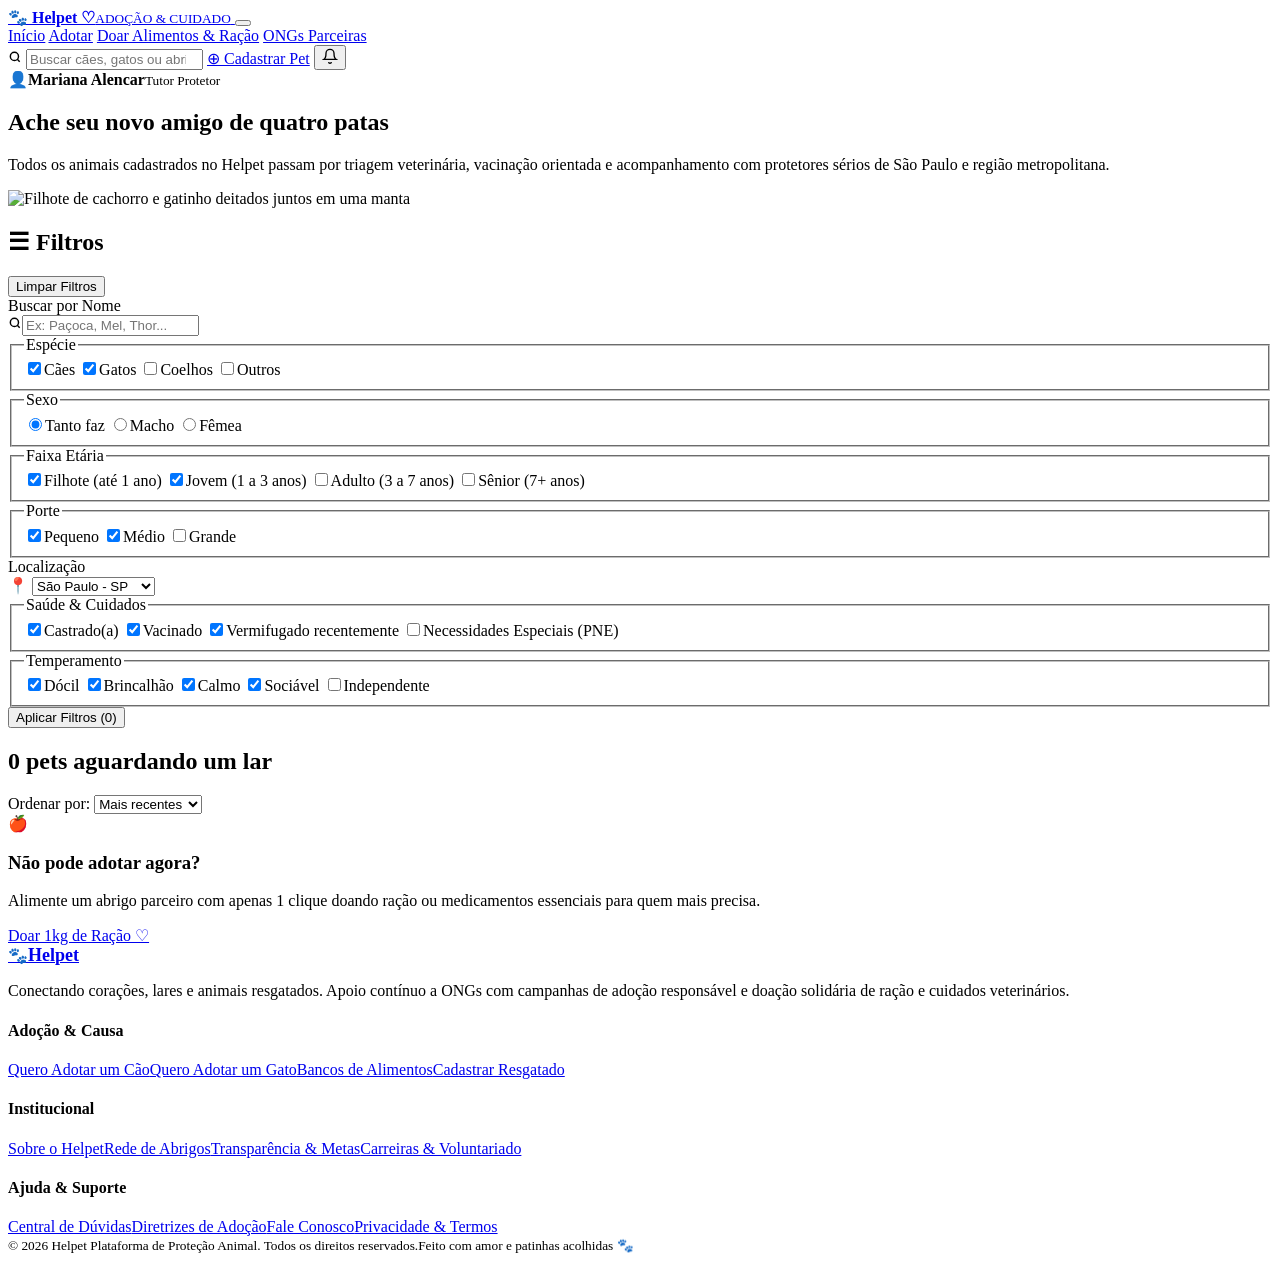
==== catalogo.html @ ec4ff2d3 "Add pagina catalogo e adocao" ====
<!DOCTYPE html>
<html lang="pt-BR">
<head>
  <meta charset="UTF-8">
  <meta name="viewport" content="width=device-width, initial-scale=1">
  <title>Catálogo de Adoção · Helpet</title>
  <link rel="preconnect" href="https://fonts.googleapis.com">
  <link rel="preconnect" href="https://fonts.gstatic.com" crossorigin>
  <link href="https://fonts.googleapis.com/css2?family=Plus+Jakarta+Sans:wght@400;500;600;700;800&display=swap" rel="stylesheet">
  <link rel="stylesheet" href="style.css">
</head>
<body class="page-light">

<header class="header">
  <div class="header__inner">
    <a href="index.html" class="logo">
      <span class="logo__icon">🐾</span>
      <span class="logo__text"><strong>Helpet ♡</strong><small>ADOÇÃO & CUIDADO</small></span>
    </a>
    <button class="menu-toggle" id="menuToggle" aria-label="Abrir menu" aria-expanded="false"><span></span><span></span><span></span></button>
    <nav class="nav" id="nav">
      <a href="index.html">Início</a>
      <a href="catalogo.html" class="is-active" aria-current="page">Adotar</a>
      <a href="doacao.html">Doar Alimentos & Ração</a>
      <a href="index.html#ong">ONGs Parceiras</a>
    </nav>
    <div class="header__actions">
      <label class="search">
        <svg width="14" height="14" viewBox="0 0 24 24" fill="none" stroke="currentColor" stroke-width="2.5"><circle cx="11" cy="11" r="7"/><path d="m20 20-4-4"/></svg>
        <input type="search" id="searchInput" placeholder="Buscar cães, gatos ou abrigos...">
      </label>
      <a href="index.html#ong" class="btn btn--dark btn--sm">⊕ Cadastrar Pet</a>
      <button class="bell" aria-label="Notificações"><svg width="16" height="16" viewBox="0 0 24 24" fill="none" stroke="currentColor" stroke-width="2"><path d="M6 8a6 6 0 0 1 12 0c0 7 3 9 3 9H3s3-2 3-9M10 21a2 2 0 0 0 4 0"/></svg><i></i></button>
      <div class="user"><span class="user__avatar">👤</span><span class="user__info"><strong>Mariana Alencar</strong><small>Tutor Protetor</small></span></div>
    </div>
  </div>
</header>

<main class="page-wrap">
  <section class="cat-hero">
    <div class="cat-hero__text">
      <h1>Ache seu novo amigo de <span>quatro patas</span></h1>
      <p>Todos os animais cadastrados no Helpet passam por triagem veterinária, vacinação orientada e acompanhamento com protetores sérios de São Paulo e região metropolitana.</p>
    </div>
    <div class="cat-hero__img">
      <img src="https://images.unsplash.com/photo-1543466835-00a7907e9de1?auto=format&fit=crop&w=800&q=80" alt="Filhote de cachorro e gatinho deitados juntos em uma manta" data-fallback="🐶🐱">
    </div>
  </section>

  <div class="cat-layout">
    <!-- FILTROS -->
    <aside class="filters" aria-label="Filtros">
      <form id="filterForm" autocomplete="off">
        <div class="filters__head">
          <h2>☰ Filtros</h2>
          <button type="button" class="filters__clear" id="clearFilters">Limpar Filtros</button>
        </div>

        <div class="fgroup">
          <label class="flabel" for="fName">Buscar por Nome</label>
          <div class="finput"><svg width="14" height="14" viewBox="0 0 24 24" fill="none" stroke="currentColor" stroke-width="2.5"><circle cx="11" cy="11" r="7"/><path d="m20 20-4-4"/></svg><input id="fName" name="name" type="text" placeholder="Ex: Paçoca, Mel, Thor..."></div>
        </div>

        <fieldset class="fgroup">
          <legend class="flabel">Espécie</legend>
          <div class="pills2">
            <label class="chk chk--pill"><input type="checkbox" name="species" value="cao" checked>Cães</label>
            <label class="chk chk--pill"><input type="checkbox" name="species" value="gato" checked>Gatos</label>
            <label class="chk chk--pill"><input type="checkbox" name="species" value="coelho">Coelhos</label>
            <label class="chk chk--pill"><input type="checkbox" name="species" value="outro">Outros</label>
          </div>
        </fieldset>

        <fieldset class="fgroup">
          <legend class="flabel">Sexo</legend>
          <div class="seg">
            <label><input type="radio" name="sex" value="" checked><span>Tanto faz</span></label>
            <label><input type="radio" name="sex" value="M"><span>Macho</span></label>
            <label><input type="radio" name="sex" value="F"><span>Fêmea</span></label>
          </div>
        </fieldset>

        <fieldset class="fgroup">
          <legend class="flabel">Faixa Etária</legend>
          <label class="chk"><input type="checkbox" name="age" value="filhote" checked>Filhote (até 1 ano)</label>
          <label class="chk"><input type="checkbox" name="age" value="jovem" checked>Jovem (1 a 3 anos)</label>
          <label class="chk"><input type="checkbox" name="age" value="adulto">Adulto (3 a 7 anos)</label>
          <label class="chk"><input type="checkbox" name="age" value="senior">Sênior (7+ anos)</label>
        </fieldset>

        <fieldset class="fgroup">
          <legend class="flabel">Porte</legend>
          <div class="togs">
            <label class="tog"><input type="checkbox" name="size" value="Pequeno" checked><span>Pequeno</span></label>
            <label class="tog"><input type="checkbox" name="size" value="Médio" checked><span>Médio</span></label>
            <label class="tog"><input type="checkbox" name="size" value="Grande"><span>Grande</span></label>
          </div>
        </fieldset>

        <div class="fgroup">
          <label class="flabel" for="fRegion">Localização</label>
          <div class="finput finput--select">📍
            <select id="fRegion" name="region">
              <option value="sp" selected>São Paulo - SP</option>
              <option value="camp">Campinas - SP</option>
              <option value="">Todas as regiões</option>
            </select>
          </div>
        </div>

        <fieldset class="fgroup">
          <legend class="flabel">Saúde & Cuidados</legend>
          <label class="chk"><input type="checkbox" name="health" value="cast" checked>Castrado(a)</label>
          <label class="chk"><input type="checkbox" name="health" value="vac" checked>Vacinado</label>
          <label class="chk"><input type="checkbox" name="health" value="verm" checked>Vermifugado recentemente</label>
          <label class="chk"><input type="checkbox" name="health" value="pne">Necessidades Especiais (PNE)</label>
        </fieldset>

        <fieldset class="fgroup">
          <legend class="flabel">Temperamento</legend>
          <div class="togs">
            <label class="tog tog--mint"><input type="checkbox" name="temp" value="docil" checked><span>Dócil</span></label>
            <label class="tog tog--mint"><input type="checkbox" name="temp" value="brincalhao" checked><span>Brincalhão</span></label>
            <label class="tog tog--mint"><input type="checkbox" name="temp" value="calmo" checked><span>Calmo</span></label>
            <label class="tog tog--mint"><input type="checkbox" name="temp" value="sociavel" checked><span>Sociável</span></label>
            <label class="tog tog--mint"><input type="checkbox" name="temp" value="independente"><span>Independente</span></label>
          </div>
        </fieldset>

        <button type="submit" class="btn btn--dark filters__apply" id="applyBtn">Aplicar Filtros (0)</button>
      </form>
    </aside>

    <!-- RESULTADOS -->
    <section class="results" aria-live="polite">
      <div class="results__bar">
        <h2><b id="resCount">0 pets</b> aguardando um lar</h2>
        <label class="sort">Ordenar por:
          <select id="sort">
            <option value="recent">Mais recentes</option>
            <option value="name">Nome (A–Z)</option>
            <option value="near">Mais próximos</option>
            <option value="young">Mais novos</option>
          </select>
        </label>
      </div>

      <div class="pgrid" id="grid"></div>
      <p class="empty" id="empty" hidden>Nenhum pet encontrado com esses filtros. Tente remover alguns filtros ou clique em "Limpar Filtros".</p>

      <nav class="pager" id="pager" aria-label="Paginação"></nav>

      <aside class="donate-banner">
        <span class="donate-banner__icon">🍎</span>
        <div>
          <h3>Não pode adotar agora?</h3>
          <p>Alimente um abrigo parceiro com apenas 1 clique doando ração ou medicamentos essenciais para quem mais precisa.</p>
        </div>
        <a href="doacao.html" class="btn btn--amber">Doar 1kg de Ração ♡</a>
      </aside>
    </section>
  </div>
</main>

<footer class="footer">
  <div class="footer__inner">
    <div class="footer__brand">
      <a href="index.html" class="logo"><span class="logo__icon">🐾</span><strong style="font-size:18px">Helpet</strong></a>
      <p>Conectando corações, lares e animais resgatados. Apoio contínuo a ONGs com campanhas de adoção responsável e doação solidária de ração e cuidados veterinários.</p>
    </div>
    <div><h4>Adoção & Causa</h4><a href="catalogo.html">Quero Adotar um Cão</a><a href="catalogo.html">Quero Adotar um Gato</a><a href="doacao.html">Bancos de Alimentos</a><a href="#">Cadastrar Resgatado</a></div>
    <div><h4>Institucional</h4><a href="#">Sobre o Helpet</a><a href="#">Rede de Abrigos</a><a href="#">Transparência & Metas</a><a href="#">Carreiras & Voluntariado</a></div>
    <div><h4>Ajuda & Suporte</h4><a href="#">Central de Dúvidas</a><a href="#">Diretrizes de Adoção</a><a href="#">Fale Conosco</a><a href="#">Privacidade & Termos</a></div>
  </div>
  <div class="footer__bottom"><small>© 2026 Helpet Plataforma de Proteção Animal. Todos os direitos reservados.</small><small>Feito com amor e patinhas acolhidas 🐾</small></div>
</footer>

<div class="toast" id="toast" role="status" aria-live="polite"></div>
<script src="pages.js"></script>
</body>
</html>
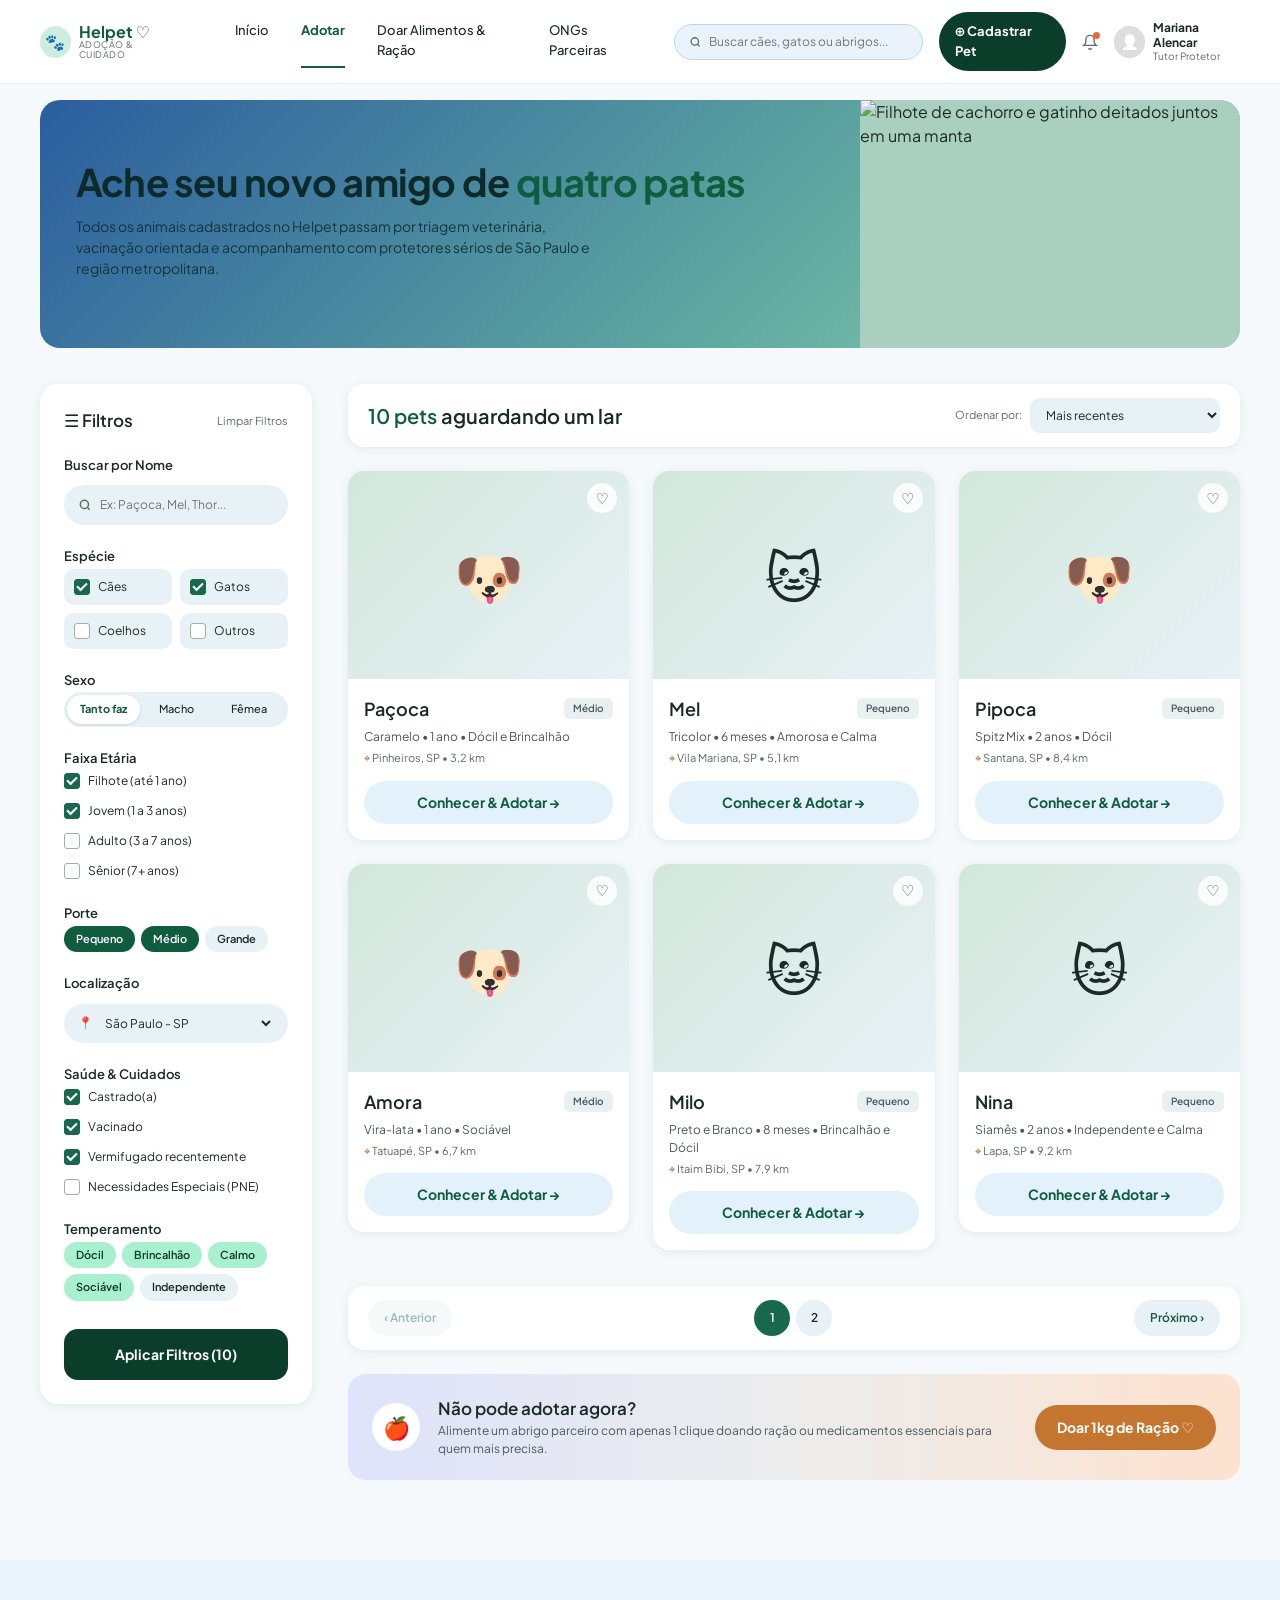
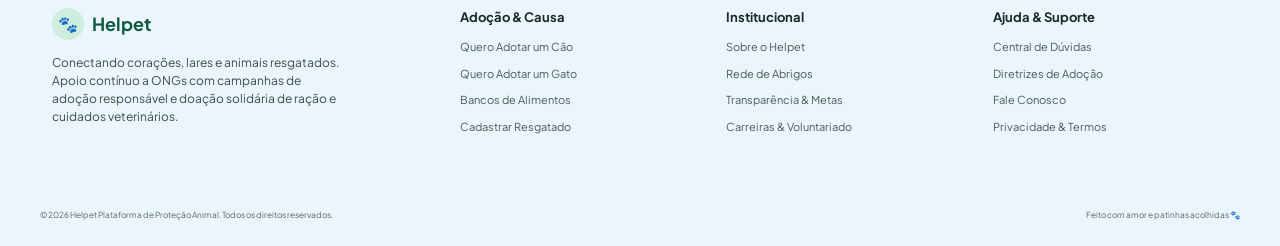
==== commit af6b5fca: "update o estilo e script /" ====
--- a/catalogo.html
+++ b/catalogo.html
@@ -7,7 +7,7 @@
   <link rel="preconnect" href="https://fonts.googleapis.com">
   <link rel="preconnect" href="https://fonts.gstatic.com" crossorigin>
   <link href="https://fonts.googleapis.com/css2?family=Plus+Jakarta+Sans:wght@400;500;600;700;800&display=swap" rel="stylesheet">
-  <link rel="stylesheet" href="style.css">
+  <link rel="stylesheet" href="estilo/style.css">
 </head>
 <body class="page-light">
 
@@ -176,6 +176,6 @@
 </footer>
 
 <div class="toast" id="toast" role="status" aria-live="polite"></div>
-<script src="pages.js"></script>
+<script src="script/pages.js"></script>
 </body>
 </html>
--- a/estilo/style.css
+++ b/estilo/style.css
@@ -0,0 +1,536 @@
+:root{
+  --green-900:#0b3d2b;
+  --green-800:#0f5c3f;
+  --green-700:#17684c;
+  --mint-100:#e9f8f0;
+  --mint-200:#cdeedd;
+  --mint-300:#a8f0cf;
+  --sky-50:#eaf5fd;
+  --text:#1b2a24;
+  --muted:#5b6b63;
+  --rust:#a8381d;
+  --white:#fff;
+  --radius:16px;
+  --shadow:0 2px 10px rgba(15,60,40,.08);
+  --font:'Plus Jakarta Sans',system-ui,-apple-system,Segoe UI,Roboto,sans-serif;
+}
+*{box-sizing:border-box;margin:0;padding:0}
+html{scroll-behavior:smooth}
+body{font-family:var(--font);color:var(--text);background:#fff;line-height:1.5;-webkit-font-smoothing:antialiased}
+img{display:block;max-width:100%}
+a{color:inherit;text-decoration:none}
+button,input,select{font:inherit;color:inherit}
+button{cursor:pointer;border:0;background:none}
+ul{list-style:none}
+:focus-visible{outline:3px solid #4a90e2;outline-offset:2px}
+.container{max-width:1224px;margin:0 auto;padding:0 24px}
+.muted{color:var(--muted)}
+.center{text-align:center;margin-top:28px}
+
+/* BUTTONS */
+.btn{display:inline-flex;align-items:center;justify-content:center;gap:8px;padding:12px 22px;border-radius:999px;font-weight:700;font-size:14px;transition:transform .15s,background .2s,box-shadow .2s}
+.btn:active{transform:scale(.97)}
+.btn--sm{padding:10px 16px;font-size:13px}
+.btn--dark{background:var(--green-900);color:#fff}
+.btn--dark:hover{background:var(--green-800)}
+.btn--soft{background:var(--mint-100);color:var(--green-800);width:100%;border-radius:10px;padding:10px;font-size:13px}
+.btn--soft:hover{background:var(--mint-200)}
+.btn--outline{background:#fff;border:1px solid var(--mint-200);color:var(--green-800);box-shadow:var(--shadow)}
+.btn--outline:hover{background:var(--mint-100)}
+.btn--rust{background:var(--rust);color:#fff}
+.btn--rust:hover{background:#8c2d16}
+.btn--mint{background:var(--mint-300);color:var(--green-900)}
+.btn--mint:hover{background:#c0f7de}
+
+/* CHIPS */
+.chip{display:inline-flex;align-items:center;gap:8px;padding:5px 12px;border-radius:999px;font-size:11px;font-weight:700}
+.chip--glass{background:rgba(255,255,255,.35);color:var(--green-900)}
+.chip--light{background:rgba(255,255,255,.9);color:var(--green-800)}
+.chip--mint{background:var(--mint-200);color:var(--green-800)}
+.chip--alert{background:#8b3a1e;color:#ffd9cf;font-size:10px;letter-spacing:.04em}
+.dot{width:8px;height:8px;border-radius:50%;background:var(--green-900)}
+
+/* HEADER */
+.header{position:sticky;top:0;z-index:50;background:rgba(255,255,255,.95);backdrop-filter:blur(8px);border-bottom:1px solid #eef2f0}
+.header__inner{max-width:1400px;margin:0 auto;padding:12px 40px;display:flex;align-items:center;gap:32px}
+.logo{display:flex;align-items:center;gap:8px;color:var(--green-800)}
+.logo__icon{width:32px;height:32px;border-radius:50%;background:var(--mint-200);display:grid;place-items:center;font-size:16px}
+.logo__text{display:flex;flex-direction:column;line-height:1.1}
+.logo__text strong{font-size:16px}
+.logo__text small{font-size:9px;letter-spacing:.06em;color:var(--muted)}
+.nav{display:flex;gap:32px;font-size:13px;font-weight:500;margin-left:24px}
+.nav a{padding:6px 0;border-bottom:2px solid transparent;transition:color .2s,border-color .2s}
+.nav a:hover{color:var(--green-700);border-color:var(--green-700)}
+.header__actions{display:flex;align-items:center;gap:16px;margin-left:auto}
+.search{display:flex;align-items:center;gap:8px;background:#eaf3fb;border:1px solid #bcd5ee;border-radius:999px;padding:8px 14px;width:260px;color:var(--muted)}
+.search input{border:0;background:none;outline:0;width:100%;font-size:12px}
+.bell{position:relative;color:var(--muted);display:grid;place-items:center}
+.bell i{position:absolute;top:-2px;right:-2px;width:7px;height:7px;background:#e8683a;border-radius:50%}
+.user{display:flex;align-items:center;gap:8px}
+.user__avatar{width:32px;height:32px;border-radius:50%;background:var(--green-800);display:grid;place-items:center;font-size:14px;filter:grayscale(1) brightness(3)}
+.user__info{display:flex;flex-direction:column;line-height:1.2;font-size:12px}
+.user__info small{font-size:10px;color:var(--muted)}
+.menu-toggle{display:none;margin-left:auto;width:40px;height:40px;flex-direction:column;justify-content:center;gap:5px;padding:10px}
+.menu-toggle span{display:block;height:2px;background:var(--green-900);border-radius:2px;transition:transform .2s,opacity .2s}
+.menu-toggle[aria-expanded="true"] span:nth-child(1){transform:translateY(7px) rotate(45deg)}
+.menu-toggle[aria-expanded="true"] span:nth-child(2){opacity:0}
+.menu-toggle[aria-expanded="true"] span:nth-child(3){transform:translateY(-7px) rotate(-45deg)}
+
+/* HERO */
+.hero{background:linear-gradient(160deg,#6b9ae8 0%,#63b8d0 50%,#68d6a8 100%);padding:80px 0 60px}
+.hero__grid{display:grid;grid-template-columns:1.1fr .9fr;gap:40px;align-items:center}
+.hero__content h1{font-size:clamp(32px,4.2vw,44px);line-height:1.15;font-weight:700;color:var(--green-900);margin:18px 0 14px;letter-spacing:-.02em}
+.hl{color:var(--green-800);text-decoration:underline;text-decoration-color:rgba(255,255,255,.5);text-decoration-thickness:3px;text-underline-offset:5px}
+.hero__content>p{color:#274a4a;max-width:460px;font-size:15px}
+.finder{background:#fff;border-radius:20px;padding:24px;margin-top:28px;box-shadow:0 10px 30px rgba(15,60,80,.15);max-width:620px}
+.finder__row{display:grid;grid-template-columns:repeat(3,1fr);gap:12px}
+.field{background:#f1f6f4;border-radius:12px;padding:10px 14px;display:flex;flex-direction:column;gap:2px;cursor:pointer}
+.field span{font-size:9px;letter-spacing:.08em;color:var(--muted);font-weight:600}
+.field select{border:0;background:none;font-size:13px;font-weight:600;outline:0;cursor:pointer;width:100%}
+.finder__foot{display:flex;justify-content:space-between;align-items:center;margin-top:18px;gap:12px}
+.finder__foot small{font-size:11px;color:var(--muted)}
+.stats{display:flex;gap:64px;margin-top:36px}
+.stats strong{display:block;font-size:30px;color:var(--green-800);font-weight:600;line-height:1.1}
+.stats span{font-size:11px;color:#3b6a6a}
+.hero__media{position:relative;display:flex;justify-content:center}
+.hero__photo{position:relative;width:100%;max-width:410px;aspect-ratio:410/400;border-radius:28px;overflow:hidden;box-shadow:0 20px 40px rgba(0,40,60,.25);background:#b9d7c9}
+.hero__photo img{width:100%;height:100%;object-fit:cover}
+.hero__photo figcaption{position:absolute;inset:auto 0 0 0;padding:60px 20px 18px;background:linear-gradient(transparent,rgba(0,0,0,.65));color:#fff;display:flex;flex-direction:column;gap:4px;align-items:flex-start}
+.hero__photo q{font-size:12px;font-weight:600;quotes:none}
+.hero__photo figcaption small{font-size:10px;opacity:.85}
+.badge-float{position:absolute;top:-12px;right:calc(50% - 255px);z-index:2;background:#fff;border-radius:14px;padding:8px 14px 8px 8px;display:flex;align-items:center;gap:10px;box-shadow:0 8px 20px rgba(0,0,0,.15);font-size:11px}
+.badge-float__icon{width:34px;height:34px;border-radius:50%;background:var(--mint-200);color:var(--green-800);display:grid;place-items:center;font-weight:800}
+.badge-float strong{display:block;font-size:12px}
+.badge-float small{color:var(--muted);font-size:10px}
+
+/* SECTIONS */
+.section{padding:64px 0}
+.section__head{display:flex;justify-content:space-between;align-items:flex-start;gap:24px;margin-bottom:24px}
+.section__head--bottom{align-items:flex-end}
+.section__head h2{font-size:24px;font-weight:700;letter-spacing:-.01em}
+.section__head p{font-size:12px}
+.eyebrow{display:block;font-size:10px;letter-spacing:.08em;font-weight:600;color:var(--green-800);margin-bottom:4px}
+.link{font-size:12px;font-weight:700;color:var(--green-800)}
+.link:hover{text-decoration:underline}
+
+/* ACTIONS */
+.actions{padding-bottom:40px}
+.actions__grid{display:grid;grid-template-columns:repeat(4,1fr);gap:20px}
+.action{background:var(--mint-100);border-radius:var(--radius);padding:24px 20px;text-align:center;display:flex;flex-direction:column;align-items:center;gap:4px;transition:transform .2s,box-shadow .2s}
+.action:hover{transform:translateY(-3px);box-shadow:0 8px 20px rgba(15,92,63,.12)}
+.action__icon{width:52px;height:52px;border-radius:14px;display:grid;place-items:center;font-size:20px;margin-bottom:10px}
+.action h3{font-size:14px;font-weight:600}
+.action p{font-size:11px;color:var(--muted);max-width:180px}
+
+/* HOW */
+.how{background:var(--mint-100)}
+.how__head{text-align:center;max-width:640px;margin:0 auto 36px}
+.how__head h2{font-size:24px;margin:10px 0 6px;font-weight:700}
+.how__head p{font-size:12px}
+.how__grid{display:grid;grid-template-columns:repeat(3,1fr);gap:20px}
+.step{background:#fff;border-radius:var(--radius);padding:28px;box-shadow:var(--shadow)}
+.step__top{display:flex;justify-content:space-between;align-items:flex-start;margin-bottom:20px}
+.step__icon{width:44px;height:44px;border-radius:12px;background:var(--mint-200);color:var(--green-800);display:grid;place-items:center;font-size:18px}
+.step b{font-size:36px;font-weight:500;color:var(--green-800);line-height:1}
+.step h3{font-size:14px;font-weight:600;margin-bottom:6px}
+.step p{font-size:12px;color:var(--muted);line-height:1.6}
+
+/* PETS */
+.pets{background:#f3faf6}
+.tabs{display:flex;gap:4px;background:#e7f1ec;padding:4px;border-radius:999px;flex-wrap:wrap}
+.tab{padding:8px 16px;border-radius:999px;font-size:12px;font-weight:500;color:#3d4d45;transition:background .2s}
+.tab:hover{background:rgba(255,255,255,.6)}
+.tab.is-active{background:#fff;color:var(--green-900);font-weight:700;box-shadow:var(--shadow)}
+.pets__grid{display:grid;grid-template-columns:repeat(4,1fr);gap:20px}
+.pet{background:#fff;border-radius:var(--radius);overflow:hidden;box-shadow:var(--shadow);transition:transform .2s,box-shadow .2s}
+.pet:hover{transform:translateY(-3px);box-shadow:0 10px 24px rgba(15,92,63,.15)}
+.pet[hidden]{display:none}
+.pet__img{position:relative;aspect-ratio:1/0.8;background:linear-gradient(135deg,#cfe9dc,#e8f4ee);overflow:hidden}
+.pet__img img{width:100%;height:100%;object-fit:cover;transition:transform .4s}
+.pet:hover .pet__img img{transform:scale(1.04)}
+.fav{position:absolute;top:12px;right:12px;width:30px;height:30px;border-radius:50%;background:rgba(255,255,255,.85);color:#555;display:grid;place-items:center;font-size:15px;transition:transform .2s,color .2s}
+.fav:hover{transform:scale(1.12)}
+.fav.is-on{color:#e03b5a;background:#fff}
+.pet__body{padding:18px}
+.pet__title{display:flex;justify-content:space-between;align-items:baseline}
+.pet__title h3{font-size:18px;font-weight:600}
+.pet__title span{font-size:11px;color:var(--muted)}
+.pet__loc{font-size:11px;color:var(--muted);margin:4px 0 10px}
+.pet__desc{font-size:11px;color:#4a5a52;min-height:34px;margin-bottom:14px}
+.empty{text-align:center;color:var(--muted);padding:32px 0;font-size:14px}
+
+/* CAMPAIGN */
+.campaign-wrap{padding:0 40px}
+.campaign{max-width:1400px;margin:64px auto;border-radius:28px;background:linear-gradient(120deg,#2b5d9e 0%,#5fa8a0 55%,#9be3b4 100%);padding:48px 48px;display:grid;grid-template-columns:1.3fr .7fr;gap:40px;align-items:center;color:#fff;box-shadow:0 12px 30px rgba(20,70,90,.25)}
+.campaign h2{font-size:clamp(28px,3.4vw,38px);line-height:1.2;font-weight:700;margin:12px 0;max-width:460px;letter-spacing:-.01em}
+.campaign__content>p{font-size:13px;max-width:400px;color:rgba(255,255,255,.88)}
+.progress{background:rgba(255,255,255,.14);border-radius:16px;padding:20px 24px;margin:28px 0;max-width:580px}
+.progress__top{display:flex;justify-content:space-between;font-size:13px;margin-bottom:10px}
+.progress__top span{color:var(--mint-300);font-weight:600;font-size:12px}
+.progress__bar{height:8px;background:rgba(255,255,255,.2);border-radius:999px;overflow:hidden}
+.progress__fill{height:100%;width:0;border-radius:999px;background:linear-gradient(90deg,#a8f0cf,#b9a8f0);transition:width 1.4s cubic-bezier(.2,.8,.2,1)}
+.progress__bottom{display:flex;justify-content:space-between;margin-top:8px;font-size:9px;color:rgba(255,255,255,.7)}
+.pack-label{font-size:11px;font-weight:600;margin-bottom:8px}
+.packs{display:flex;gap:10px;flex-wrap:wrap}
+.pack{background:rgba(255,255,255,.14);border-radius:12px;padding:10px 20px;min-width:98px;text-align:center;display:flex;flex-direction:column;gap:2px;transition:background .2s,color .2s,box-shadow .2s;border:2px solid transparent}
+.pack strong{font-size:14px}
+.pack small{font-size:9px;opacity:.85}
+.pack:hover{background:rgba(255,255,255,.25)}
+.pack.is-active{background:#fff;color:var(--green-900);box-shadow:0 4px 14px rgba(0,0,0,.15)}
+.campaign__cta{display:flex;align-items:center;gap:16px;margin-top:20px;flex-wrap:wrap}
+.campaign__cta small{font-size:10px;color:rgba(255,255,255,.85)}
+.campaign__media figure{position:relative;border-radius:24px;overflow:hidden;aspect-ratio:1/1.05;background:#c9a77f;box-shadow:0 16px 32px rgba(0,0,0,.25);max-width:380px;margin-left:auto}
+.campaign__media img{width:100%;height:100%;object-fit:cover}
+.campaign__media figcaption{position:absolute;left:12px;right:12px;bottom:12px;background:rgba(255,255,255,.95);color:var(--text);border-radius:12px;padding:10px 14px}
+.campaign__media figcaption div{display:flex;justify-content:space-between;font-size:10px;gap:8px}
+.campaign__media figcaption em{color:var(--rust);font-style:normal;font-weight:700}
+.campaign__media figcaption small{font-size:10px;color:var(--muted)}
+
+/* BLOG */
+.blog{padding-top:24px}
+.blog__grid{display:grid;grid-template-columns:repeat(3,1fr);gap:20px}
+.post{background:#fff;border-radius:var(--radius);overflow:hidden;box-shadow:var(--shadow);display:flex;flex-direction:column;transition:transform .2s}
+.post:hover{transform:translateY(-3px)}
+.post__img{position:relative;aspect-ratio:16/8;background:linear-gradient(135deg,#d6e8f5,#e9f4ee);overflow:hidden}
+.post__img img{width:100%;height:100%;object-fit:cover}
+.read{position:absolute;top:10px;left:10px;background:rgba(255,255,255,.92);padding:3px 10px;border-radius:999px;font-size:10px;font-weight:500}
+.post__body{padding:18px;display:flex;flex-direction:column;gap:6px;flex:1}
+.cat{font-size:9px;letter-spacing:.06em;font-weight:700}
+.post h3{font-size:15px;font-weight:600;line-height:1.35}
+.post p{font-size:11px;color:var(--muted)}
+.post footer{display:flex;justify-content:space-between;align-items:center;margin-top:auto;padding-top:14px}
+.post footer b{font-size:10px;font-weight:600}
+.save{font-size:13px;opacity:.6;filter:grayscale(1);transition:opacity .2s}
+.save:hover,.save.is-on{opacity:1;filter:none}
+
+/* CTA ONG */
+.cta-wrap{padding:0 40px}
+.cta{max-width:1400px;margin:48px auto 64px;background:var(--green-700);color:#fff;border-radius:28px;padding:56px 24px;text-align:center;display:flex;flex-direction:column;align-items:center;gap:12px;box-shadow:0 10px 26px rgba(10,60,40,.25)}
+.cta__icon{width:48px;height:48px;border-radius:12px;background:rgba(255,255,255,.18);display:grid;place-items:center;font-size:20px;margin-bottom:6px}
+.cta h2{font-size:26px;font-weight:600}
+.cta p{max-width:430px;font-size:13px;color:rgba(255,255,255,.88)}
+.cta .btn{margin-top:14px}
+.cta ul{display:flex;gap:24px;margin-top:16px;font-size:10px;color:rgba(255,255,255,.85);flex-wrap:wrap;justify-content:center}
+
+/* FOOTER */
+.footer{background:var(--sky-50);padding:48px 0 24px}
+.footer__inner{max-width:1224px;margin:0 auto;padding:0 24px;display:grid;grid-template-columns:1.6fr 1fr 1fr 1fr;gap:32px}
+.footer__brand p{font-size:12px;color:#3d4d45;margin-top:14px;max-width:290px}
+.footer h4{font-size:13px;font-weight:700;margin-bottom:12px}
+.footer__inner>div:not(.footer__brand) a{display:block;font-size:11px;color:#4a5a52;margin-bottom:10px;transition:color .2s}
+.footer a:hover{color:var(--green-800)}
+.footer__bottom{max-width:1400px;margin:64px auto 0;padding:0 40px;display:flex;justify-content:space-between;font-size:10px;color:var(--muted);gap:12px;flex-wrap:wrap}
+
+/* TOAST */
+.toast{position:fixed;left:50%;bottom:28px;transform:translate(-50%,20px);background:var(--green-900);color:#fff;padding:12px 22px;border-radius:999px;font-size:13px;font-weight:600;box-shadow:0 8px 24px rgba(0,0,0,.25);opacity:0;pointer-events:none;transition:opacity .25s,transform .25s;z-index:100;max-width:90vw;text-align:center}
+.toast.is-show{opacity:1;transform:translate(-50%,0)}
+
+/* RESPONSIVE */
+@media (max-width:1100px){
+  .header__inner{padding:12px 24px;gap:16px}
+  .nav{gap:18px}
+  .search{width:180px}
+  .user__info{display:none}
+  .pets__grid{grid-template-columns:repeat(2,1fr)}
+  .campaign{grid-template-columns:1fr;padding:36px 28px}
+  .campaign__media figure{margin:0 auto}
+}
+@media (max-width:900px){
+  .menu-toggle{display:flex}
+  .nav,.header__actions{display:none}
+  .header.is-open .nav,.header.is-open .header__actions{display:flex}
+  .header__inner{flex-wrap:wrap}
+  .nav{order:3;width:100%;flex-direction:column;gap:4px;margin:0;padding-top:8px}
+  .nav a{padding:10px 0}
+  .header__actions{order:4;width:100%;flex-wrap:wrap;margin:0;padding-bottom:8px}
+  .search{width:100%;flex:1 1 100%}
+  .hero__grid{grid-template-columns:1fr}
+  .hero{padding:48px 0}
+  .badge-float{right:12px;top:-14px}
+  .actions__grid{grid-template-columns:repeat(2,1fr)}
+  .how__grid,.blog__grid{grid-template-columns:1fr}
+  .section__head{flex-direction:column;align-items:flex-start}
+  .footer__inner{grid-template-columns:1fr 1fr}
+  .campaign-wrap,.cta-wrap{padding:0 16px}
+}
+@media (max-width:600px){
+  .finder__row{grid-template-columns:1fr}
+  .finder__foot{flex-direction:column;align-items:stretch}
+  .stats{gap:28px;flex-wrap:wrap}
+  .pets__grid,.actions__grid{grid-template-columns:1fr}
+  .footer__inner{grid-template-columns:1fr}
+  .campaign{padding:28px 20px}
+  .progress__bottom{flex-direction:column;gap:2px}
+  .progress__top{flex-direction:column;gap:2px}
+  .footer__bottom{padding:0 24px}
+}
+@media (prefers-reduced-motion:reduce){
+  *{transition:none!important;scroll-behavior:auto!important}
+}
+
+/* =====================================================
+   PÁGINAS INTERNAS (catalogo.html / doacao.html)
+   ===================================================== */
+.page-light{background:#f5f9fc}
+.nav a.is-active{color:var(--green-800);border-color:var(--green-800);font-weight:700}
+.page-wrap{max-width:1248px;margin:0 auto;padding:16px 24px 80px}
+.btn--amber{background:#c4752f;color:#fff}
+.btn--amber:hover{background:#a85f20}
+.btn--indigo{background:#4a5aa8;color:#fff}
+.btn--indigo:hover{background:#3b4a90}
+.btn--block{width:100%;padding:16px}
+.btn--sky{background:#e3f1fb;color:var(--green-800);width:100%;padding:11px}
+.btn--sky:hover{background:#d2e8f7}
+.inp{display:block;width:100%;background:#e8f1f5;border:1px solid transparent;border-radius:12px;padding:12px 14px;font-size:12px;outline:0;margin-top:6px}
+.inp:focus{border-color:var(--green-700);background:#fff}
+.inp[aria-invalid="true"]{border-color:#c0392b;background:#fff4f2}
+
+/* ---------- CATÁLOGO ---------- */
+.cat-hero{display:grid;grid-template-columns:1fr 380px;border-radius:20px;overflow:hidden;background:linear-gradient(135deg,#2b5d9e 0%,#5fa8a0 62%,#8fd4b4 100%);min-height:248px;margin-bottom:36px}
+.cat-hero__text{padding:60px 36px 36px}
+.cat-hero h1{font-size:clamp(28px,3.4vw,38px);font-weight:700;letter-spacing:-.02em;color:#0c2a2a;line-height:1.15}
+.cat-hero h1 span{color:var(--green-800)}
+.cat-hero p{margin-top:12px;max-width:520px;font-size:14px;color:#13363a}
+.cat-hero__img{position:relative;background:#a8cfc0}
+.cat-hero__img img{width:100%;height:100%;object-fit:cover}
+.cat-layout{display:grid;grid-template-columns:272px 1fr;gap:36px;align-items:start}
+
+.filters{background:#fff;border-radius:18px;padding:24px;box-shadow:var(--shadow)}
+.filters__head{display:flex;justify-content:space-between;align-items:center;margin-bottom:22px}
+.filters__head h2{font-size:17px;font-weight:600}
+.filters__clear{font-size:11px;color:var(--muted)}
+.filters__clear:hover{color:var(--green-800);text-decoration:underline}
+.fgroup{border:0;margin-bottom:22px;display:flex;flex-direction:column;gap:8px;min-width:0}
+.flabel{font-size:13px;font-weight:600;margin-bottom:2px;padding:0}
+.finput{display:flex;align-items:center;gap:8px;background:#e8f1f5;border-radius:999px;padding:0 14px;color:var(--muted);font-size:12px}
+.finput input,.finput select{flex:1;border:0;background:none;outline:0;padding:11px 0;font-size:12px;color:var(--text);min-width:0;cursor:pointer}
+.finput input{cursor:text}
+.finput:focus-within{box-shadow:0 0 0 2px var(--green-700)}
+.chk{display:flex;align-items:center;gap:8px;font-size:12px;cursor:pointer;padding:2px 0}
+.chk input{appearance:none;-webkit-appearance:none;width:16px;height:16px;flex:none;border:1.5px solid #9bb3a8;border-radius:3px;background:#fff;display:grid;place-content:center;cursor:pointer}
+.chk input:checked{background:var(--green-700);border-color:var(--green-700)}
+.chk input:checked::after{content:"";width:8px;height:4px;border:2px solid #fff;border-top:0;border-right:0;transform:rotate(-45deg) translate(1px,-1px)}
+.pills2{display:grid;grid-template-columns:1fr 1fr;gap:8px}
+.chk--pill{background:#e8f1f5;border-radius:10px;padding:9px 10px}
+.chk--pill input{border-radius:3px}
+.seg{display:flex;background:#e8f1f5;border-radius:999px;padding:3px}
+.seg label{flex:1;position:relative}
+.seg input{position:absolute;opacity:0;inset:0}
+.seg span{display:block;text-align:center;padding:6px 4px;border-radius:999px;font-size:11px;font-weight:500;cursor:pointer;white-space:nowrap}
+.seg input:checked+span{background:#fff;color:var(--green-800);font-weight:700;box-shadow:0 1px 3px rgba(0,0,0,.12)}
+.seg input:focus-visible+span{outline:3px solid #4a90e2}
+.togs{display:flex;flex-wrap:wrap;gap:6px}
+.tog{position:relative}
+.tog input{position:absolute;opacity:0;inset:0;cursor:pointer}
+.tog span{display:block;padding:5px 12px;border-radius:999px;background:#e8f1f5;font-size:11px;font-weight:600;cursor:pointer;transition:background .15s}
+.tog input:checked+span{background:var(--green-800);color:#fff}
+.tog--mint input:checked+span{background:#a8f0cf;color:var(--green-900)}
+.tog input:focus-visible+span{outline:3px solid #4a90e2}
+.filters__apply{width:100%;padding:15px;margin-top:6px;border-radius:14px}
+
+.results{min-width:0}
+.results__bar{background:#fff;border-radius:16px;padding:14px 20px;display:flex;justify-content:space-between;align-items:center;gap:12px;margin-bottom:24px;box-shadow:var(--shadow)}
+.results__bar h2{font-size:20px;font-weight:600}
+.results__bar b{color:var(--green-800);font-weight:600}
+.sort{display:flex;align-items:center;gap:8px;font-size:11px;color:var(--muted)}
+.sort select{background:#e8f1f5;border:0;border-radius:10px;padding:9px 12px;font-size:12px;color:var(--text);cursor:pointer;min-width:190px}
+.pgrid{display:grid;grid-template-columns:repeat(3,1fr);gap:24px;align-items:start}
+.pcard{background:#fff;border-radius:16px;overflow:hidden;box-shadow:var(--shadow);transition:transform .2s,box-shadow .2s}
+.pcard:hover{transform:translateY(-3px);box-shadow:0 10px 24px rgba(15,92,63,.14)}
+.pcard__img{position:relative;aspect-ratio:1/.74;background:linear-gradient(135deg,#d2e7dc,#e8f1f5);overflow:hidden}
+.pcard__img img{width:100%;height:100%;object-fit:cover;transition:transform .4s}
+.pcard:hover .pcard__img img{transform:scale(1.04)}
+.pcard__body{padding:16px}
+.pcard__title{display:flex;justify-content:space-between;align-items:center;gap:8px}
+.pcard__title h3{font-size:18px;font-weight:600}
+.tag{background:#eaeff2;border-radius:6px;padding:3px 9px;font-size:10px;font-weight:600;color:#4a5a62}
+.pcard__info{font-size:12px;color:#4a5a52;margin:6px 0 4px}
+.pcard__loc{font-size:11px;color:var(--muted);margin-bottom:14px}
+.pcard__loc i{font-style:normal;color:#b15a1c}
+.pager{display:flex;justify-content:space-between;align-items:center;background:#fff;border-radius:16px;padding:14px 20px;margin-top:36px;box-shadow:var(--shadow)}
+.pager[hidden]{display:none}
+.pager__nav{background:#e8f1f5;color:var(--green-800);font-weight:600;font-size:12px;padding:9px 16px;border-radius:999px}
+.pager__nav:disabled{opacity:.4;cursor:not-allowed}
+.pager__nav:not(:disabled):hover{background:#d5e7ef}
+.pager__pages{display:flex;gap:6px;align-items:center}
+.pager__pages button{width:36px;height:36px;border-radius:50%;font-size:12px;font-weight:600;background:#e8f1f5}
+.pager__pages button:hover{background:#d5e7ef}
+.pager__pages button[aria-current="page"]{background:var(--green-700);color:#fff}
+.pager__pages span{padding:0 6px;color:var(--muted)}
+.donate-banner{display:flex;align-items:center;gap:18px;margin-top:24px;padding:22px 24px;border-radius:18px;background:linear-gradient(90deg,#dfe3fb 0%,#ececec 50%,#fde2d0 100%)}
+.donate-banner__icon{width:48px;height:48px;border-radius:50%;background:#fff;display:grid;place-items:center;font-size:22px;flex:none}
+.donate-banner h3{font-size:17px;font-weight:600}
+.donate-banner p{font-size:12px;color:#4a5a62;max-width:560px}
+.donate-banner div{flex:1}
+.donate-banner .btn{flex:none}
+
+/* ---------- DOAÇÃO ---------- */
+.don-hero{background:linear-gradient(180deg,#2b5d9e -20%,#5fa8a0 55%,#a8e6c2 100%);padding:28px 0 92px}
+.don-hero__grid{max-width:1400px;margin:0 auto;padding:0 64px;display:grid;grid-template-columns:1fr auto;gap:24px}
+.don-tabs{display:inline-flex;background:rgba(255,255,255,.45);padding:4px;border-radius:999px;gap:4px}
+.don-tab{padding:10px 20px;border-radius:999px;font-size:12px;font-weight:600;color:var(--green-900);transition:background .2s}
+.don-tab.is-active{background:var(--green-800);color:#fff}
+.don-hero h1{font-size:clamp(28px,3.4vw,38px);line-height:1.15;font-weight:700;letter-spacing:-.02em;margin:48px 0 14px;color:#0b2a2a}
+.don-hero h1 span{color:var(--green-800)}
+.don-hero p{max-width:540px;font-size:15px;color:#12363a;line-height:1.6}
+.don-hero__side{display:flex;flex-direction:column;justify-content:space-between;align-items:flex-end;gap:24px}
+.don-pill{background:#fff;border-radius:999px;padding:8px 16px;font-size:10px;display:inline-flex;align-items:center;gap:8px;color:#3d4d45}
+.don-pill b{color:var(--green-800)}
+.don-proof{background:#fff;border-radius:16px;padding:12px 20px 12px 14px;display:flex;align-items:center;gap:12px;box-shadow:0 8px 20px rgba(0,50,60,.15)}
+.don-proof strong{display:block;font-size:13px}
+.don-proof small{font-size:10px;color:var(--muted)}
+.avatars{display:flex}
+.avatars i{width:34px;height:34px;border-radius:50%;display:grid;place-items:center;font-size:10px;font-style:normal;font-weight:700;color:var(--green-900);border:2px solid #fff;margin-left:-8px}
+.avatars i:first-child{margin-left:0}
+.don-wrap{max-width:1248px;margin:0 auto;padding:0 24px 80px}
+.sim{background:#fff;border-radius:26px;padding:32px 36px 40px;margin-top:-52px;position:relative;box-shadow:0 10px 30px rgba(15,60,80,.1)}
+.sim h2{font-size:17px;font-weight:600;display:flex;align-items:center;gap:12px;margin-bottom:22px}
+.ico-sq{width:34px;height:34px;border-radius:10px;background:var(--mint-200);color:var(--green-800);display:grid;place-items:center;font-size:14px;flex:none}
+.ico-sq--lg{width:42px;height:42px;font-size:18px}
+.sim__grid{display:grid;grid-template-columns:1.6fr 1fr;gap:36px;align-items:start}
+.sim__label{font-size:11px;margin-bottom:10px}
+.kgs{display:flex;gap:10px;flex-wrap:wrap;align-items:center}
+.kg{background:#e8f1f5;border-radius:12px;padding:9px 14px;text-align:left;display:flex;flex-direction:column;transition:background .2s,transform .15s}
+.kg strong{font-size:14px;font-weight:600}
+.kg small{font-size:10px;color:var(--muted)}
+.kg:hover{background:#d7e8ef}
+.kg.is-active{background:var(--green-800);color:#fff;padding:12px 28px;transform:none}
+.kg.is-active small{color:rgba(255,255,255,.85)}
+.impact{display:flex;gap:14px;align-items:center;background:var(--mint-100);border-radius:16px;padding:18px 20px;margin-top:22px}
+.impact__icon{width:40px;height:40px;border-radius:50%;background:var(--green-800);color:#fff;display:grid;place-items:center;font-size:20px;flex:none}
+.impact small{font-size:9px;letter-spacing:.06em;color:var(--green-800);font-weight:600}
+.impact h3{font-size:16px;font-weight:600;line-height:1.3;margin:2px 0}
+.impact p{font-size:11px;color:var(--muted)}
+.goal{background:#e8f4fb;border-radius:16px;padding:22px 20px}
+.goal__top{display:flex;justify-content:space-between;align-items:center;font-size:12px;margin-bottom:18px;gap:8px}
+.goal__top span{background:var(--green-800);color:#fff;border-radius:999px;padding:3px 10px;font-size:10px;font-weight:600}
+.goal__bar{height:8px;background:#c4dff0;border-radius:999px;overflow:hidden}
+.goal__fill{height:100%;width:0;background:var(--green-800);border-radius:999px;transition:width 1.2s cubic-bezier(.2,.8,.2,1)}
+.goal__nums{display:flex;justify-content:space-between;font-size:11px;margin-top:12px;color:#3d4d45}
+.don-section{margin-top:64px}
+.don-h2{font-size:24px;font-weight:600;letter-spacing:-.01em;display:flex;align-items:center;gap:10px}
+.cats{display:grid;grid-template-columns:repeat(4,1fr);gap:24px;margin-top:24px}
+.dcat{background:#fff;border-radius:18px;padding:16px;box-shadow:var(--shadow);display:flex;flex-direction:column}
+.dcat__img{aspect-ratio:1/.72;border-radius:12px;overflow:hidden;background:linear-gradient(135deg,#e8dcc8,#f3ece0);position:relative}
+.dcat__img img{width:100%;height:100%;object-fit:cover}
+.dcat h3{font-size:16px;font-weight:600;margin:14px 0 6px;color:var(--text)}
+.dcat p{font-size:11px;color:var(--muted);margin-bottom:14px;min-height:48px}
+.opt{display:flex;align-items:center;gap:8px;background:#eef6f3;border-radius:999px;padding:9px 12px;font-size:11px;margin-bottom:8px;cursor:pointer;transition:background .15s}
+.opt:hover{background:#e0eee8}
+.opt input{accent-color:var(--c);flex:none}
+.opt span{flex:1;min-width:0}
+.opt b{color:var(--c);font-size:10px;white-space:nowrap}
+.dcat__add{background:var(--c);color:#fff;width:100%;margin-top:auto;padding:12px;border-radius:12px;font-size:12px}
+.dcat__add:hover{filter:brightness(1.1)}
+.pix{margin-top:28px;border-radius:24px;background:linear-gradient(120deg,#2b5d9e 0%,#5fa8a0 55%,#9be3b4 100%);padding:44px 40px;display:grid;grid-template-columns:1fr 440px;gap:32px;align-items:center;color:#fff}
+.pix h2{font-size:22px;font-weight:600;margin-bottom:6px}
+.pix p{font-size:12px;max-width:520px;color:rgba(255,255,255,.9)}
+.pix__key{display:flex;gap:12px;margin-top:18px;flex-wrap:wrap}
+.pix__cnpj{background:#fff;color:#5b6b63;border-radius:999px;padding:10px 18px;font-size:12px;display:inline-flex;align-items:center;gap:6px}
+.pix__cnpj b{color:var(--text)}
+.pix .btn{padding:10px 18px;font-size:12px}
+.ledger{background:#fff;color:var(--text);border-radius:16px;padding:20px 22px}
+.ledger__head{display:flex;justify-content:space-between;font-size:12px;margin-bottom:14px;gap:8px}
+.ledger__head span{color:var(--green-800);font-weight:600;font-size:11px}
+.ledger dl div{display:flex;justify-content:space-between;font-size:11px;padding:6px 0;gap:8px}
+.ledger dt{color:var(--muted)}
+.ledger dd{font-weight:600}
+.nfe{color:#2a5db8;text-decoration:underline}
+.rust{color:var(--rust)}
+.crit-head{display:flex;justify-content:space-between;align-items:flex-end;gap:16px}
+.crit-head p{font-size:12px;margin-top:4px}
+.red-dot{width:10px;height:10px;border-radius:50%;background:#b91c1c;display:inline-block}
+.crits{display:grid;grid-template-columns:repeat(3,1fr);gap:24px;margin-top:22px}
+.crit{position:relative;overflow:hidden;background:#fff;border-radius:20px;padding:22px 24px;box-shadow:var(--shadow)}
+.crit::before{content:"";position:absolute;top:-70px;right:-60px;width:190px;height:190px;border-radius:50%;background:var(--bg)}
+.crit>*{position:relative}
+.crit__pets{position:absolute;top:22px;right:24px;font-weight:700;font-size:15px;color:var(--c);opacity:.7}
+.crit__pets small{font-size:9px;font-weight:500;margin-left:2px}
+.tagc{display:inline-block;background:#fde0dd;color:#b91c1c;font-size:9px;font-weight:700;letter-spacing:.03em;padding:2px 9px;border-radius:999px}
+.tagc--amber{background:#fdeede;color:#8a4b12}
+.crit h3{font-size:17px;font-weight:600;margin-top:6px}
+.crit__loc{font-size:11px;color:var(--muted);margin:2px 0 14px}
+.level{background:#f1f6f8;border-radius:12px;padding:12px 14px}
+.level div{display:flex;justify-content:space-between;font-size:11px;margin-bottom:8px}
+.level b{color:var(--c)}
+.level i{display:block;height:8px;background:#dde6ec;border-radius:999px;overflow:hidden}
+.level u{display:block;height:100%;background:var(--c);border-radius:999px}
+.level small{display:block;font-size:10px;color:#4a5a62;margin-top:8px}
+.crit__btn{background:var(--c);color:#fff;width:100%;margin-top:14px;padding:12px;border-radius:12px;font-size:12px}
+.crit__btn:hover{filter:brightness(1.1)}
+.checkout{display:grid;grid-template-columns:1.35fr 1fr;gap:28px;margin-top:64px;align-items:start}
+.logi,.summary{background:#fff;border-radius:22px;padding:28px;box-shadow:var(--shadow)}
+.logi__head{display:flex;gap:12px;align-items:center;margin-bottom:20px}
+.logi__head h2{font-size:18px;font-weight:600}
+.logi__head p{font-size:11px;color:var(--muted)}
+.delivs{display:grid;grid-template-columns:1fr 1fr;gap:12px;margin-bottom:22px}
+.deliv{background:#e1eef5;border-radius:12px;padding:14px 16px;text-align:left;display:flex;flex-direction:column;gap:4px;transition:background .2s,color .2s}
+.deliv strong{font-size:12px;font-weight:600}
+.deliv small{font-size:10px;color:var(--muted)}
+.deliv:hover{background:#d3e6f0}
+.deliv.is-active{background:var(--green-800);color:#fff}
+.deliv.is-active small{color:rgba(255,255,255,.85)}
+.lf{display:block;font-size:10px;font-weight:600;margin-bottom:16px}
+.row{display:grid;grid-template-columns:1fr 1fr;gap:16px}
+.row--addr{grid-template-columns:1.8fr 1fr}
+.hint{font-size:11px;color:var(--muted)}
+.summary__head{display:flex;justify-content:space-between;align-items:center;padding-bottom:14px;border-bottom:1px solid #e4ecef;margin-bottom:14px}
+.summary__head h2{font-size:16px;font-weight:600}
+.summary__head button{font-size:11px;color:var(--muted)}
+.summary__head button:hover{color:var(--green-800);text-decoration:underline}
+.items{display:flex;flex-direction:column;gap:8px;margin-bottom:16px;min-height:28px}
+.items li{display:flex;align-items:center;gap:8px;font-size:11px}
+.items li::before{content:"";width:6px;height:6px;border-radius:50%;background:var(--green-700);flex:none}
+.items li span{flex:1}
+.items li b{font-weight:600;font-size:12px}
+.items li button{color:var(--muted);font-size:14px;line-height:1;padding:0 2px}
+.items li button:hover{color:#b91c1c}
+.items .none{color:var(--muted)}
+.items .none::before{display:none}
+.info{background:#eaf4f8;border-radius:12px;padding:12px 14px;display:flex;flex-direction:column;gap:8px;font-size:10px;margin-bottom:12px}
+.info div{display:flex;justify-content:space-between;gap:8px}
+.info span{color:var(--muted)}
+.info b{color:var(--green-800);text-align:right}
+.cert{background:#eceefb;border-radius:12px;padding:12px 14px;display:flex;gap:10px;align-items:center;font-size:10px;margin-bottom:20px}
+.cert strong{display:block;font-size:10px}
+.cert span{font-size:18px}
+.total{display:flex;justify-content:space-between;align-items:center;margin-bottom:14px}
+.total span{font-size:13px;font-weight:600}
+.total strong{font-size:28px;font-weight:600;color:var(--green-800)}
+.secure{text-align:center;font-size:10px;color:var(--muted);margin-top:12px}
+.numbers{margin-top:64px;background:#e6f0f6;border-radius:22px;padding:40px 24px;display:grid;grid-template-columns:repeat(4,1fr);gap:16px;text-align:center}
+.numbers strong{display:block;font-size:38px;font-weight:600;color:var(--green-800);line-height:1.1}
+.numbers .n-rust strong{color:#8b3a1e}
+.numbers span{font-size:10px;color:#3d4d45;letter-spacing:.02em}
+
+@media (max-width:1100px){
+  .don-hero__grid{padding:0 32px}
+  .cat-layout{grid-template-columns:240px 1fr;gap:24px}
+  .pgrid{grid-template-columns:repeat(2,1fr)}
+  .cats{grid-template-columns:repeat(2,1fr)}
+  .pix{grid-template-columns:1fr}
+  .crits{grid-template-columns:1fr 1fr}
+  .checkout{grid-template-columns:1fr}
+}
+@media (max-width:900px){
+  .cat-hero{grid-template-columns:1fr}
+  .cat-hero__img{height:200px}
+  .cat-hero__text{padding:36px 24px}
+  .cat-layout{grid-template-columns:1fr}
+  .don-hero__grid{grid-template-columns:1fr;padding:0 20px}
+  .don-hero__side{align-items:flex-start}
+  .don-hero h1{margin-top:28px}
+  .sim{padding:24px 20px}
+  .sim__grid{grid-template-columns:1fr}
+  .numbers{grid-template-columns:1fr 1fr}
+  .donate-banner{flex-direction:column;align-items:flex-start}
+}
+@media (max-width:600px){
+  .pgrid,.cats,.crits{grid-template-columns:1fr}
+  .row,.row--addr,.delivs{grid-template-columns:1fr}
+  .results__bar{flex-direction:column;align-items:flex-start}
+  .pager{flex-wrap:wrap;gap:10px;justify-content:center}
+  .pix{padding:28px 20px}
+  .crit-head{flex-direction:column;align-items:flex-start}
+  .don-tabs{flex-wrap:wrap}
+}
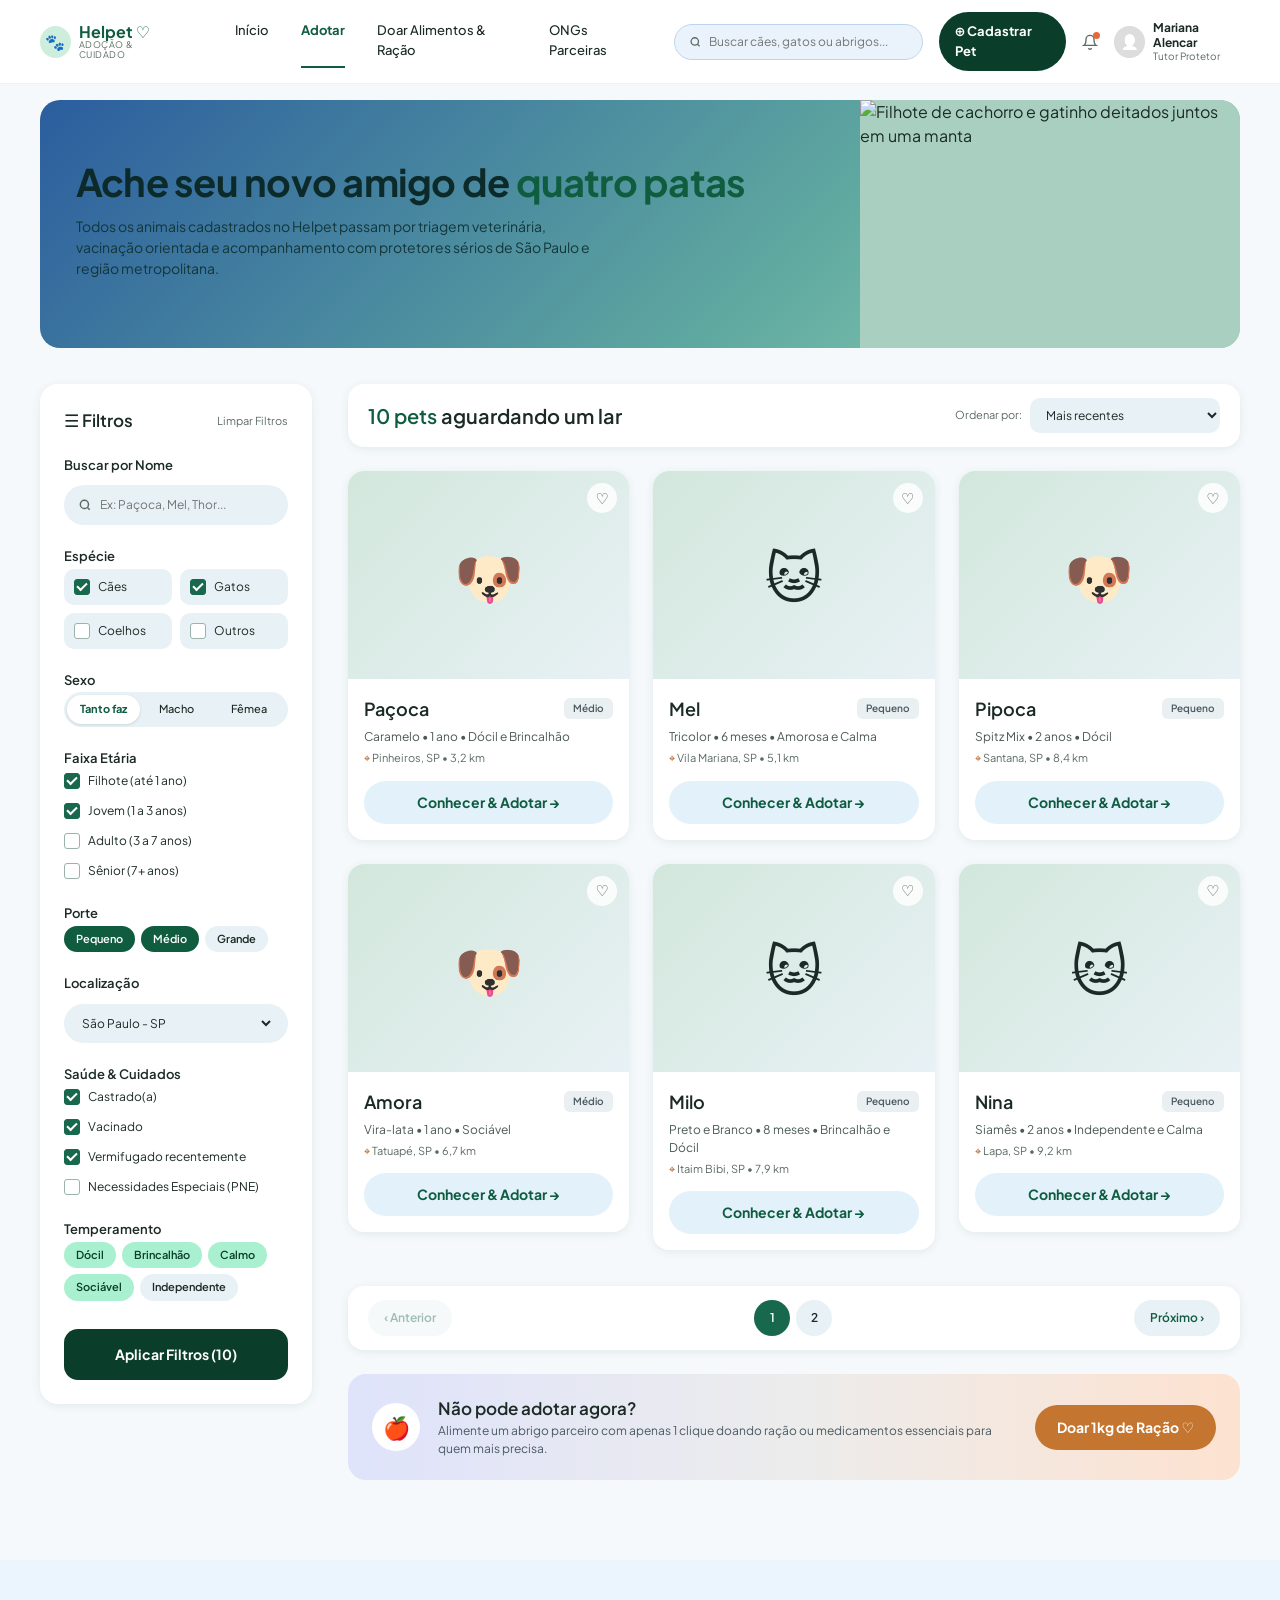
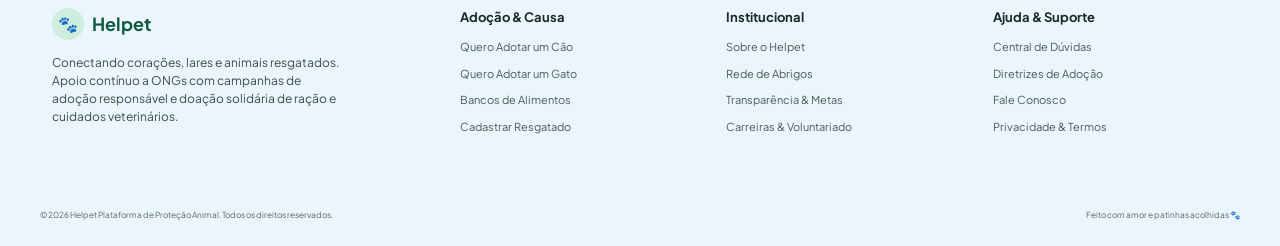
==== commit 6ca905e0: "Fix indentation in catalogo.html" ====
--- a/catalogo.html
+++ b/catalogo.html
@@ -99,7 +99,7 @@
 
         <div class="fgroup">
           <label class="flabel" for="fRegion">Localização</label>
-          <div class="finput finput--select">📍
+          <div class="finput finput--select">
             <select id="fRegion" name="region">
               <option value="sp" selected>São Paulo - SP</option>
               <option value="camp">Campinas - SP</option>
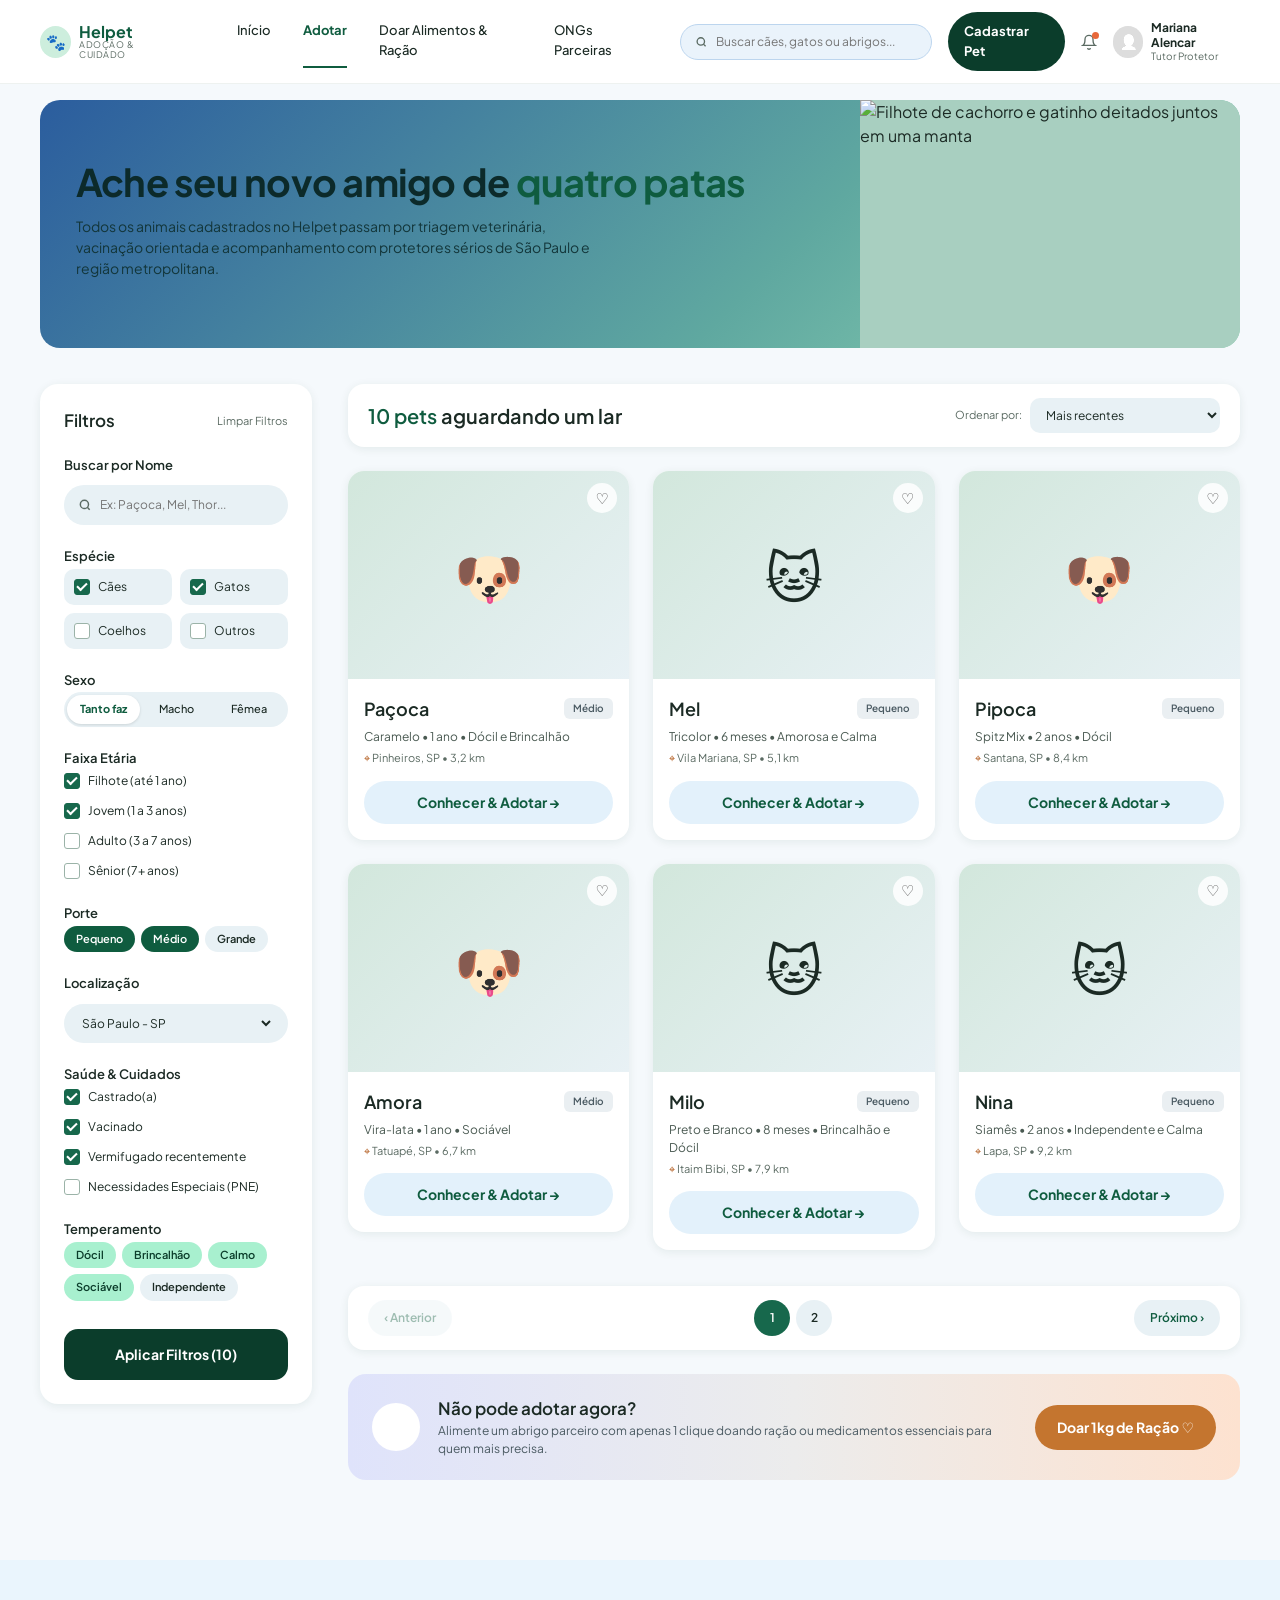
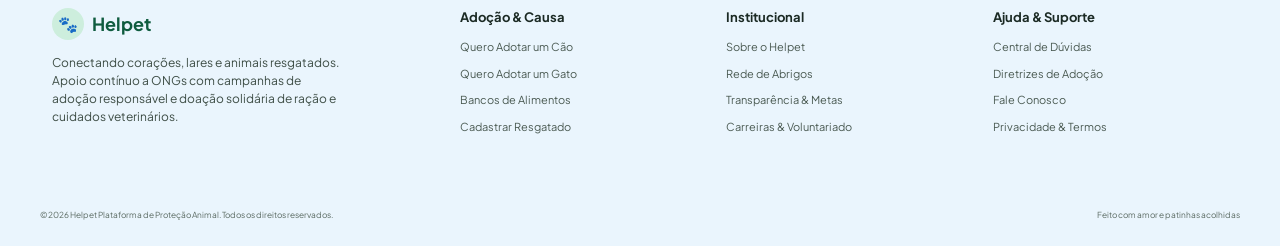
==== commit 17fc6c9b: "identação arrumada" ====
--- a/catalogo.html
+++ b/catalogo.html
@@ -1,181 +1,219 @@
 <!DOCTYPE html>
 <html lang="pt-BR">
+
 <head>
   <meta charset="UTF-8">
   <meta name="viewport" content="width=device-width, initial-scale=1">
   <title>Catálogo de Adoção · Helpet</title>
   <link rel="preconnect" href="https://fonts.googleapis.com">
   <link rel="preconnect" href="https://fonts.gstatic.com" crossorigin>
-  <link href="https://fonts.googleapis.com/css2?family=Plus+Jakarta+Sans:wght@400;500;600;700;800&display=swap" rel="stylesheet">
+  <link href="https://fonts.googleapis.com/css2?family=Plus+Jakarta+Sans:wght@400;500;600;700;800&display=swap"
+    rel="stylesheet">
   <link rel="stylesheet" href="estilo/style.css">
 </head>
+
 <body class="page-light">
 
-<header class="header">
-  <div class="header__inner">
-    <a href="index.html" class="logo">
-      <span class="logo__icon">🐾</span>
-      <span class="logo__text"><strong>Helpet ♡</strong><small>ADOÇÃO & CUIDADO</small></span>
-    </a>
-    <button class="menu-toggle" id="menuToggle" aria-label="Abrir menu" aria-expanded="false"><span></span><span></span><span></span></button>
-    <nav class="nav" id="nav">
-      <a href="index.html">Início</a>
-      <a href="catalogo.html" class="is-active" aria-current="page">Adotar</a>
-      <a href="doacao.html">Doar Alimentos & Ração</a>
-      <a href="index.html#ong">ONGs Parceiras</a>
-    </nav>
-    <div class="header__actions">
-      <label class="search">
-        <svg width="14" height="14" viewBox="0 0 24 24" fill="none" stroke="currentColor" stroke-width="2.5"><circle cx="11" cy="11" r="7"/><path d="m20 20-4-4"/></svg>
-        <input type="search" id="searchInput" placeholder="Buscar cães, gatos ou abrigos...">
-      </label>
-      <a href="index.html#ong" class="btn btn--dark btn--sm">⊕ Cadastrar Pet</a>
-      <button class="bell" aria-label="Notificações"><svg width="16" height="16" viewBox="0 0 24 24" fill="none" stroke="currentColor" stroke-width="2"><path d="M6 8a6 6 0 0 1 12 0c0 7 3 9 3 9H3s3-2 3-9M10 21a2 2 0 0 0 4 0"/></svg><i></i></button>
-      <div class="user"><span class="user__avatar">👤</span><span class="user__info"><strong>Mariana Alencar</strong><small>Tutor Protetor</small></span></div>
+  <header class="header">
+    <div class="header__inner">
+      <a href="index.html" class="logo">
+        <span class="logo__icon">🐾</span>
+        <span class="logo__text"><strong>Helpet</strong><small>ADOÇÃO & CUIDADO</small></span>
+      </a>
+      <button class="menu-toggle" id="menuToggle" aria-label="Abrir menu"
+        aria-expanded="false"><span></span><span></span><span></span></button>
+      <nav class="nav" id="nav">
+        <a href="index.html">Início</a>
+        <a href="catalogo.html" class="is-active" aria-current="page">Adotar</a>
+        <a href="doacao.html">Doar Alimentos & Ração</a>
+        <a href="index.html#ong">ONGs Parceiras</a>
+      </nav>
+      <div class="header__actions">
+        <label class="search">
+          <svg width="14" height="14" viewBox="0 0 24 24" fill="none" stroke="currentColor" stroke-width="2.5">
+            <circle cx="11" cy="11" r="7" />
+            <path d="m20 20-4-4" />
+          </svg>
+          <input type="search" id="searchInput" placeholder="Buscar cães, gatos ou abrigos...">
+        </label>
+        <a href="index.html#ong" class="btn btn--dark btn--sm">Cadastrar Pet</a>
+        <button class="bell" aria-label="Notificações"><svg width="16" height="16" viewBox="0 0 24 24" fill="none"
+            stroke="currentColor" stroke-width="2">
+            <path d="M6 8a6 6 0 0 1 12 0c0 7 3 9 3 9H3s3-2 3-9M10 21a2 2 0 0 0 4 0" />
+          </svg><i></i></button>
+        <div class="user"><span class="user__avatar">👤</span><span class="user__info"><strong>Mariana
+              Alencar</strong><small>Tutor Protetor</small></span></div>
+      </div>
     </div>
-  </div>
-</header>
-
-<main class="page-wrap">
-  <section class="cat-hero">
-    <div class="cat-hero__text">
-      <h1>Ache seu novo amigo de <span>quatro patas</span></h1>
-      <p>Todos os animais cadastrados no Helpet passam por triagem veterinária, vacinação orientada e acompanhamento com protetores sérios de São Paulo e região metropolitana.</p>
+  </header>
+
+  <main class="page-wrap">
+    <section class="cat-hero">
+      <div class="cat-hero__text">
+        <h1>Ache seu novo amigo de <span>quatro patas</span></h1>
+        <p>Todos os animais cadastrados no Helpet passam por triagem veterinária, vacinação orientada e acompanhamento
+          com protetores sérios de São Paulo e região metropolitana.</p>
+      </div>
+      <div class="cat-hero__img">
+        <img src="https://images.unsplash.com/photo-1543466835-00a7907e9de1?auto=format&fit=crop&w=800&q=80"
+          alt="Filhote de cachorro e gatinho deitados juntos em uma manta" data-fallback="">
+      </div>
+    </section>
+
+    <div class="cat-layout">
+      <!-- FILTROS -->
+      <aside class="filters" aria-label="Filtros">
+        <form id="filterForm" autocomplete="off">
+          <div class="filters__head">
+            <h2>Filtros</h2>
+            <button type="button" class="filters__clear" id="clearFilters">Limpar Filtros</button>
+          </div>
+
+          <div class="fgroup">
+            <label class="flabel" for="fName">Buscar por Nome</label>
+            <div class="finput"><svg width="14" height="14" viewBox="0 0 24 24" fill="none" stroke="currentColor"
+                stroke-width="2.5">
+                <circle cx="11" cy="11" r="7" />
+                <path d="m20 20-4-4" />
+              </svg><input id="fName" name="name" type="text" placeholder="Ex: Paçoca, Mel, Thor..."></div>
+          </div>
+
+          <fieldset class="fgroup">
+            <legend class="flabel">Espécie</legend>
+            <div class="pills2">
+              <label class="chk chk--pill"><input type="checkbox" name="species" value="cao" checked>Cães</label>
+              <label class="chk chk--pill"><input type="checkbox" name="species" value="gato" checked>Gatos</label>
+              <label class="chk chk--pill"><input type="checkbox" name="species" value="coelho">Coelhos</label>
+              <label class="chk chk--pill"><input type="checkbox" name="species" value="outro">Outros</label>
+            </div>
+          </fieldset>
+
+          <fieldset class="fgroup">
+            <legend class="flabel">Sexo</legend>
+            <div class="seg">
+              <label><input type="radio" name="sex" value="" checked><span>Tanto faz</span></label>
+              <label><input type="radio" name="sex" value="M"><span>Macho</span></label>
+              <label><input type="radio" name="sex" value="F"><span>Fêmea</span></label>
+            </div>
+          </fieldset>
+
+          <fieldset class="fgroup">
+            <legend class="flabel">Faixa Etária</legend>
+            <label class="chk"><input type="checkbox" name="age" value="filhote" checked>Filhote (até 1 ano)</label>
+            <label class="chk"><input type="checkbox" name="age" value="jovem" checked>Jovem (1 a 3 anos)</label>
+            <label class="chk"><input type="checkbox" name="age" value="adulto">Adulto (3 a 7 anos)</label>
+            <label class="chk"><input type="checkbox" name="age" value="senior">Sênior (7+ anos)</label>
+          </fieldset>
+
+          <fieldset class="fgroup">
+            <legend class="flabel">Porte</legend>
+            <div class="togs">
+              <label class="tog"><input type="checkbox" name="size" value="Pequeno" checked><span>Pequeno</span></label>
+              <label class="tog"><input type="checkbox" name="size" value="Médio" checked><span>Médio</span></label>
+              <label class="tog"><input type="checkbox" name="size" value="Grande"><span>Grande</span></label>
+            </div>
+          </fieldset>
+
+          <div class="fgroup">
+            <label class="flabel" for="fRegion">Localização</label>
+            <div class="finput finput--select">
+              <select id="fRegion" name="region">
+                <option value="sp" selected>São Paulo - SP</option>
+                <option value="camp">Campinas - SP</option>
+                <option value="">Todas as regiões</option>
+              </select>
+            </div>
+          </div>
+
+          <fieldset class="fgroup">
+            <legend class="flabel">Saúde & Cuidados</legend>
+            <label class="chk"><input type="checkbox" name="health" value="cast" checked>Castrado(a)</label>
+            <label class="chk"><input type="checkbox" name="health" value="vac" checked>Vacinado</label>
+            <label class="chk"><input type="checkbox" name="health" value="verm" checked>Vermifugado
+              recentemente</label>
+            <label class="chk"><input type="checkbox" name="health" value="pne">Necessidades Especiais (PNE)</label>
+          </fieldset>
+
+          <fieldset class="fgroup">
+            <legend class="flabel">Temperamento</legend>
+            <div class="togs">
+              <label class="tog tog--mint"><input type="checkbox" name="temp" value="docil"
+                  checked><span>Dócil</span></label>
+              <label class="tog tog--mint"><input type="checkbox" name="temp" value="brincalhao"
+                  checked><span>Brincalhão</span></label>
+              <label class="tog tog--mint"><input type="checkbox" name="temp" value="calmo"
+                  checked><span>Calmo</span></label>
+              <label class="tog tog--mint"><input type="checkbox" name="temp" value="sociavel"
+                  checked><span>Sociável</span></label>
+              <label class="tog tog--mint"><input type="checkbox" name="temp"
+                  value="independente"><span>Independente</span></label>
+            </div>
+          </fieldset>
+
+          <button type="submit" class="btn btn--dark filters__apply" id="applyBtn">Aplicar Filtros (0)</button>
+        </form>
+      </aside>
+
+      <!-- RESULTADOS -->
+      <section class="results" aria-live="polite">
+        <div class="results__bar">
+          <h2><b id="resCount">0 pets</b> aguardando um lar</h2>
+          <label class="sort">Ordenar por:
+            <select id="sort">
+              <option value="recent">Mais recentes</option>
+              <option value="name">Nome (A–Z)</option>
+              <option value="near">Mais próximos</option>
+              <option value="young">Mais novos</option>
+            </select>
+          </label>
+        </div>
+
+        <div class="pgrid" id="grid"></div>
+        <p class="empty" id="empty" hidden>Nenhum pet encontrado com esses filtros. Tente remover alguns filtros ou
+          clique em "Limpar Filtros".</p>
+
+        <nav class="pager" id="pager" aria-label="Paginação"></nav>
+
+        <aside class="donate-banner">
+          <span class="donate-banner__icon"></span>
+          <div>
+            <h3>Não pode adotar agora?</h3>
+            <p>Alimente um abrigo parceiro com apenas 1 clique doando ração ou medicamentos essenciais para quem mais
+              precisa.</p>
+          </div>
+          <a href="doacao.html" class="btn btn--amber">Doar 1kg de Ração ♡</a>
+        </aside>
+      </section>
     </div>
-    <div class="cat-hero__img">
-      <img src="https://images.unsplash.com/photo-1543466835-00a7907e9de1?auto=format&fit=crop&w=800&q=80" alt="Filhote de cachorro e gatinho deitados juntos em uma manta" data-fallback="🐶🐱">
+  </main>
+
+  <footer class="footer">
+    <div class="footer__inner">
+      <div class="footer__brand">
+        <a href="index.html" class="logo"><span class="logo__icon">🐾</span><strong
+            style="font-size:18px">Helpet</strong></a>
+        <p>Conectando corações, lares e animais resgatados. Apoio contínuo a ONGs com campanhas de adoção responsável e
+          doação solidária de ração e cuidados veterinários.</p>
+      </div>
+      <div>
+        <h4>Adoção & Causa</h4><a href="catalogo.html">Quero Adotar um Cão</a><a href="catalogo.html">Quero Adotar um
+          Gato</a><a href="doacao.html">Bancos de Alimentos</a><a href="#">Cadastrar Resgatado</a>
+      </div>
+      <div>
+        <h4>Institucional</h4><a href="#">Sobre o Helpet</a><a href="#">Rede de Abrigos</a><a href="#">Transparência &
+          Metas</a><a href="#">Carreiras & Voluntariado</a>
+      </div>
+      <div>
+        <h4>Ajuda & Suporte</h4><a href="#">Central de Dúvidas</a><a href="#">Diretrizes de Adoção</a><a href="#">Fale
+          Conosco</a><a href="#">Privacidade & Termos</a>
+      </div>
     </div>
-  </section>
-
-  <div class="cat-layout">
-    <!-- FILTROS -->
-    <aside class="filters" aria-label="Filtros">
-      <form id="filterForm" autocomplete="off">
-        <div class="filters__head">
-          <h2>☰ Filtros</h2>
-          <button type="button" class="filters__clear" id="clearFilters">Limpar Filtros</button>
-        </div>
-
-        <div class="fgroup">
-          <label class="flabel" for="fName">Buscar por Nome</label>
-          <div class="finput"><svg width="14" height="14" viewBox="0 0 24 24" fill="none" stroke="currentColor" stroke-width="2.5"><circle cx="11" cy="11" r="7"/><path d="m20 20-4-4"/></svg><input id="fName" name="name" type="text" placeholder="Ex: Paçoca, Mel, Thor..."></div>
-        </div>
-
-        <fieldset class="fgroup">
-          <legend class="flabel">Espécie</legend>
-          <div class="pills2">
-            <label class="chk chk--pill"><input type="checkbox" name="species" value="cao" checked>Cães</label>
-            <label class="chk chk--pill"><input type="checkbox" name="species" value="gato" checked>Gatos</label>
-            <label class="chk chk--pill"><input type="checkbox" name="species" value="coelho">Coelhos</label>
-            <label class="chk chk--pill"><input type="checkbox" name="species" value="outro">Outros</label>
-          </div>
-        </fieldset>
-
-        <fieldset class="fgroup">
-          <legend class="flabel">Sexo</legend>
-          <div class="seg">
-            <label><input type="radio" name="sex" value="" checked><span>Tanto faz</span></label>
-            <label><input type="radio" name="sex" value="M"><span>Macho</span></label>
-            <label><input type="radio" name="sex" value="F"><span>Fêmea</span></label>
-          </div>
-        </fieldset>
-
-        <fieldset class="fgroup">
-          <legend class="flabel">Faixa Etária</legend>
-          <label class="chk"><input type="checkbox" name="age" value="filhote" checked>Filhote (até 1 ano)</label>
-          <label class="chk"><input type="checkbox" name="age" value="jovem" checked>Jovem (1 a 3 anos)</label>
-          <label class="chk"><input type="checkbox" name="age" value="adulto">Adulto (3 a 7 anos)</label>
-          <label class="chk"><input type="checkbox" name="age" value="senior">Sênior (7+ anos)</label>
-        </fieldset>
-
-        <fieldset class="fgroup">
-          <legend class="flabel">Porte</legend>
-          <div class="togs">
-            <label class="tog"><input type="checkbox" name="size" value="Pequeno" checked><span>Pequeno</span></label>
-            <label class="tog"><input type="checkbox" name="size" value="Médio" checked><span>Médio</span></label>
-            <label class="tog"><input type="checkbox" name="size" value="Grande"><span>Grande</span></label>
-          </div>
-        </fieldset>
-
-        <div class="fgroup">
-          <label class="flabel" for="fRegion">Localização</label>
-          <div class="finput finput--select">
-            <select id="fRegion" name="region">
-              <option value="sp" selected>São Paulo - SP</option>
-              <option value="camp">Campinas - SP</option>
-              <option value="">Todas as regiões</option>
-            </select>
-          </div>
-        </div>
-
-        <fieldset class="fgroup">
-          <legend class="flabel">Saúde & Cuidados</legend>
-          <label class="chk"><input type="checkbox" name="health" value="cast" checked>Castrado(a)</label>
-          <label class="chk"><input type="checkbox" name="health" value="vac" checked>Vacinado</label>
-          <label class="chk"><input type="checkbox" name="health" value="verm" checked>Vermifugado recentemente</label>
-          <label class="chk"><input type="checkbox" name="health" value="pne">Necessidades Especiais (PNE)</label>
-        </fieldset>
-
-        <fieldset class="fgroup">
-          <legend class="flabel">Temperamento</legend>
-          <div class="togs">
-            <label class="tog tog--mint"><input type="checkbox" name="temp" value="docil" checked><span>Dócil</span></label>
-            <label class="tog tog--mint"><input type="checkbox" name="temp" value="brincalhao" checked><span>Brincalhão</span></label>
-            <label class="tog tog--mint"><input type="checkbox" name="temp" value="calmo" checked><span>Calmo</span></label>
-            <label class="tog tog--mint"><input type="checkbox" name="temp" value="sociavel" checked><span>Sociável</span></label>
-            <label class="tog tog--mint"><input type="checkbox" name="temp" value="independente"><span>Independente</span></label>
-          </div>
-        </fieldset>
-
-        <button type="submit" class="btn btn--dark filters__apply" id="applyBtn">Aplicar Filtros (0)</button>
-      </form>
-    </aside>
-
-    <!-- RESULTADOS -->
-    <section class="results" aria-live="polite">
-      <div class="results__bar">
-        <h2><b id="resCount">0 pets</b> aguardando um lar</h2>
-        <label class="sort">Ordenar por:
-          <select id="sort">
-            <option value="recent">Mais recentes</option>
-            <option value="name">Nome (A–Z)</option>
-            <option value="near">Mais próximos</option>
-            <option value="young">Mais novos</option>
-          </select>
-        </label>
-      </div>
-
-      <div class="pgrid" id="grid"></div>
-      <p class="empty" id="empty" hidden>Nenhum pet encontrado com esses filtros. Tente remover alguns filtros ou clique em "Limpar Filtros".</p>
-
-      <nav class="pager" id="pager" aria-label="Paginação"></nav>
-
-      <aside class="donate-banner">
-        <span class="donate-banner__icon">🍎</span>
-        <div>
-          <h3>Não pode adotar agora?</h3>
-          <p>Alimente um abrigo parceiro com apenas 1 clique doando ração ou medicamentos essenciais para quem mais precisa.</p>
-        </div>
-        <a href="doacao.html" class="btn btn--amber">Doar 1kg de Ração ♡</a>
-      </aside>
-    </section>
-  </div>
-</main>
-
-<footer class="footer">
-  <div class="footer__inner">
-    <div class="footer__brand">
-      <a href="index.html" class="logo"><span class="logo__icon">🐾</span><strong style="font-size:18px">Helpet</strong></a>
-      <p>Conectando corações, lares e animais resgatados. Apoio contínuo a ONGs com campanhas de adoção responsável e doação solidária de ração e cuidados veterinários.</p>
-    </div>
-    <div><h4>Adoção & Causa</h4><a href="catalogo.html">Quero Adotar um Cão</a><a href="catalogo.html">Quero Adotar um Gato</a><a href="doacao.html">Bancos de Alimentos</a><a href="#">Cadastrar Resgatado</a></div>
-    <div><h4>Institucional</h4><a href="#">Sobre o Helpet</a><a href="#">Rede de Abrigos</a><a href="#">Transparência & Metas</a><a href="#">Carreiras & Voluntariado</a></div>
-    <div><h4>Ajuda & Suporte</h4><a href="#">Central de Dúvidas</a><a href="#">Diretrizes de Adoção</a><a href="#">Fale Conosco</a><a href="#">Privacidade & Termos</a></div>
-  </div>
-  <div class="footer__bottom"><small>© 2026 Helpet Plataforma de Proteção Animal. Todos os direitos reservados.</small><small>Feito com amor e patinhas acolhidas 🐾</small></div>
-</footer>
-
-<div class="toast" id="toast" role="status" aria-live="polite"></div>
-<script src="script/pages.js"></script>
+    <div class="footer__bottom"><small>© 2026 Helpet Plataforma de Proteção Animal. Todos os direitos
+        reservados.</small><small>Feito com amor e patinhas acolhidas</small></div>
+  </footer>
+
+  <div class="toast" id="toast" role="status" aria-live="polite"></div>
+  <script src="script/pages.js"></script>
 </body>
-</html>
+
+</html>
--- a/estilo/style.css
+++ b/estilo/style.css
@@ -1,536 +1,3065 @@
-:root{
-  --green-900:#0b3d2b;
-  --green-800:#0f5c3f;
-  --green-700:#17684c;
-  --mint-100:#e9f8f0;
-  --mint-200:#cdeedd;
-  --mint-300:#a8f0cf;
-  --sky-50:#eaf5fd;
-  --text:#1b2a24;
-  --muted:#5b6b63;
-  --rust:#a8381d;
-  --white:#fff;
-  --radius:16px;
-  --shadow:0 2px 10px rgba(15,60,40,.08);
-  --font:'Plus Jakarta Sans',system-ui,-apple-system,Segoe UI,Roboto,sans-serif;
-}
-*{box-sizing:border-box;margin:0;padding:0}
-html{scroll-behavior:smooth}
-body{font-family:var(--font);color:var(--text);background:#fff;line-height:1.5;-webkit-font-smoothing:antialiased}
-img{display:block;max-width:100%}
-a{color:inherit;text-decoration:none}
-button,input,select{font:inherit;color:inherit}
-button{cursor:pointer;border:0;background:none}
-ul{list-style:none}
-:focus-visible{outline:3px solid #4a90e2;outline-offset:2px}
-.container{max-width:1224px;margin:0 auto;padding:0 24px}
-.muted{color:var(--muted)}
-.center{text-align:center;margin-top:28px}
+:root {
+  --green-900: #0b3d2b;
+  --green-800: #0f5c3f;
+  --green-700: #17684c;
+  --mint-100: #e9f8f0;
+  --mint-200: #cdeedd;
+  --mint-300: #a8f0cf;
+  --sky-50: #eaf5fd;
+  --text: #1b2a24;
+  --muted: #5b6b63;
+  --rust: #a8381d;
+  --white: #fff;
+  --radius: 16px;
+  --shadow: 0 2px 10px rgba(15, 60, 40, .08);
+  --font: 'Plus Jakarta Sans', system-ui, -apple-system, Segoe UI, Roboto, sans-serif;
+}
+
+* {
+  box-sizing: border-box;
+  margin: 0;
+  padding: 0
+}
+
+html {
+  scroll-behavior: smooth
+}
+
+body {
+  font-family: var(--font);
+  color: var(--text);
+  background: #fff;
+  line-height: 1.5;
+  -webkit-font-smoothing: antialiased
+}
+
+img {
+  display: block;
+  max-width: 100%
+}
+
+a {
+  color: inherit;
+  text-decoration: none
+}
+
+button,
+input,
+select {
+  font: inherit;
+  color: inherit
+}
+
+button {
+  cursor: pointer;
+  border: 0;
+  background: none
+}
+
+ul {
+  list-style: none
+}
+
+:focus-visible {
+  outline: 3px solid #4a90e2;
+  outline-offset: 2px
+}
+
+.container {
+  max-width: 1224px;
+  margin: 0 auto;
+  padding: 0 24px
+}
+
+.muted {
+  color: var(--muted)
+}
+
+.center {
+  text-align: center;
+  margin-top: 28px
+}
 
 /* BUTTONS */
-.btn{display:inline-flex;align-items:center;justify-content:center;gap:8px;padding:12px 22px;border-radius:999px;font-weight:700;font-size:14px;transition:transform .15s,background .2s,box-shadow .2s}
-.btn:active{transform:scale(.97)}
-.btn--sm{padding:10px 16px;font-size:13px}
-.btn--dark{background:var(--green-900);color:#fff}
-.btn--dark:hover{background:var(--green-800)}
-.btn--soft{background:var(--mint-100);color:var(--green-800);width:100%;border-radius:10px;padding:10px;font-size:13px}
-.btn--soft:hover{background:var(--mint-200)}
-.btn--outline{background:#fff;border:1px solid var(--mint-200);color:var(--green-800);box-shadow:var(--shadow)}
-.btn--outline:hover{background:var(--mint-100)}
-.btn--rust{background:var(--rust);color:#fff}
-.btn--rust:hover{background:#8c2d16}
-.btn--mint{background:var(--mint-300);color:var(--green-900)}
-.btn--mint:hover{background:#c0f7de}
+.btn {
+  display: inline-flex;
+  align-items: center;
+  justify-content: center;
+  gap: 8px;
+  padding: 12px 22px;
+  border-radius: 999px;
+  font-weight: 700;
+  font-size: 14px;
+  transition: transform .15s, background .2s, box-shadow .2s
+}
+
+.btn:active {
+  transform: scale(.97)
+}
+
+.btn--sm {
+  padding: 10px 16px;
+  font-size: 13px
+}
+
+.btn--dark {
+  background: var(--green-900);
+  color: #fff
+}
+
+.btn--dark:hover {
+  background: var(--green-800)
+}
+
+.btn--soft {
+  background: var(--mint-100);
+  color: var(--green-800);
+  width: 100%;
+  border-radius: 10px;
+  padding: 10px;
+  font-size: 13px
+}
+
+.btn--soft:hover {
+  background: var(--mint-200)
+}
+
+.btn--outline {
+  background: #fff;
+  border: 1px solid var(--mint-200);
+  color: var(--green-800);
+  box-shadow: var(--shadow)
+}
+
+.btn--outline:hover {
+  background: var(--mint-100)
+}
+
+.btn--rust {
+  background: var(--rust);
+  color: #fff
+}
+
+.btn--rust:hover {
+  background: #8c2d16
+}
+
+.btn--mint {
+  background: var(--mint-300);
+  color: var(--green-900)
+}
+
+.btn--mint:hover {
+  background: #c0f7de
+}
 
 /* CHIPS */
-.chip{display:inline-flex;align-items:center;gap:8px;padding:5px 12px;border-radius:999px;font-size:11px;font-weight:700}
-.chip--glass{background:rgba(255,255,255,.35);color:var(--green-900)}
-.chip--light{background:rgba(255,255,255,.9);color:var(--green-800)}
-.chip--mint{background:var(--mint-200);color:var(--green-800)}
-.chip--alert{background:#8b3a1e;color:#ffd9cf;font-size:10px;letter-spacing:.04em}
-.dot{width:8px;height:8px;border-radius:50%;background:var(--green-900)}
+.chip {
+  display: inline-flex;
+  align-items: center;
+  gap: 8px;
+  padding: 5px 12px;
+  border-radius: 999px;
+  font-size: 11px;
+  font-weight: 700
+}
+
+.chip--glass {
+  background: rgba(255, 255, 255, .35);
+  color: var(--green-900)
+}
+
+.chip--light {
+  background: rgba(255, 255, 255, .9);
+  color: var(--green-800)
+}
+
+.chip--mint {
+  background: var(--mint-200);
+  color: var(--green-800)
+}
+
+.chip--alert {
+  background: #8b3a1e;
+  color: #ffd9cf;
+  font-size: 10px;
+  letter-spacing: .04em
+}
+
+.dot {
+  width: 8px;
+  height: 8px;
+  border-radius: 50%;
+  background: var(--green-900)
+}
 
 /* HEADER */
-.header{position:sticky;top:0;z-index:50;background:rgba(255,255,255,.95);backdrop-filter:blur(8px);border-bottom:1px solid #eef2f0}
-.header__inner{max-width:1400px;margin:0 auto;padding:12px 40px;display:flex;align-items:center;gap:32px}
-.logo{display:flex;align-items:center;gap:8px;color:var(--green-800)}
-.logo__icon{width:32px;height:32px;border-radius:50%;background:var(--mint-200);display:grid;place-items:center;font-size:16px}
-.logo__text{display:flex;flex-direction:column;line-height:1.1}
-.logo__text strong{font-size:16px}
-.logo__text small{font-size:9px;letter-spacing:.06em;color:var(--muted)}
-.nav{display:flex;gap:32px;font-size:13px;font-weight:500;margin-left:24px}
-.nav a{padding:6px 0;border-bottom:2px solid transparent;transition:color .2s,border-color .2s}
-.nav a:hover{color:var(--green-700);border-color:var(--green-700)}
-.header__actions{display:flex;align-items:center;gap:16px;margin-left:auto}
-.search{display:flex;align-items:center;gap:8px;background:#eaf3fb;border:1px solid #bcd5ee;border-radius:999px;padding:8px 14px;width:260px;color:var(--muted)}
-.search input{border:0;background:none;outline:0;width:100%;font-size:12px}
-.bell{position:relative;color:var(--muted);display:grid;place-items:center}
-.bell i{position:absolute;top:-2px;right:-2px;width:7px;height:7px;background:#e8683a;border-radius:50%}
-.user{display:flex;align-items:center;gap:8px}
-.user__avatar{width:32px;height:32px;border-radius:50%;background:var(--green-800);display:grid;place-items:center;font-size:14px;filter:grayscale(1) brightness(3)}
-.user__info{display:flex;flex-direction:column;line-height:1.2;font-size:12px}
-.user__info small{font-size:10px;color:var(--muted)}
-.menu-toggle{display:none;margin-left:auto;width:40px;height:40px;flex-direction:column;justify-content:center;gap:5px;padding:10px}
-.menu-toggle span{display:block;height:2px;background:var(--green-900);border-radius:2px;transition:transform .2s,opacity .2s}
-.menu-toggle[aria-expanded="true"] span:nth-child(1){transform:translateY(7px) rotate(45deg)}
-.menu-toggle[aria-expanded="true"] span:nth-child(2){opacity:0}
-.menu-toggle[aria-expanded="true"] span:nth-child(3){transform:translateY(-7px) rotate(-45deg)}
+.header {
+  position: sticky;
+  top: 0;
+  z-index: 50;
+  background: rgba(255, 255, 255, .95);
+  backdrop-filter: blur(8px);
+  border-bottom: 1px solid #eef2f0
+}
+
+.header__inner {
+  max-width: 1400px;
+  margin: 0 auto;
+  padding: 12px 40px;
+  display: flex;
+  align-items: center;
+  gap: 32px
+}
+
+.logo {
+  display: flex;
+  align-items: center;
+  gap: 8px;
+  color: var(--green-800)
+}
+
+.logo__icon {
+  width: 32px;
+  height: 32px;
+  border-radius: 50%;
+  background: var(--mint-200);
+  display: grid;
+  place-items: center;
+  font-size: 16px
+}
+
+.logo__text {
+  display: flex;
+  flex-direction: column;
+  line-height: 1.1
+}
+
+.logo__text strong {
+  font-size: 16px
+}
+
+.logo__text small {
+  font-size: 9px;
+  letter-spacing: .06em;
+  color: var(--muted)
+}
+
+.nav {
+  display: flex;
+  gap: 32px;
+  font-size: 13px;
+  font-weight: 500;
+  margin-left: 24px
+}
+
+.nav a {
+  padding: 6px 0;
+  border-bottom: 2px solid transparent;
+  transition: color .2s, border-color .2s
+}
+
+.nav a:hover {
+  color: var(--green-700);
+  border-color: var(--green-700)
+}
+
+.header__actions {
+  display: flex;
+  align-items: center;
+  gap: 16px;
+  margin-left: auto
+}
+
+.search {
+  display: flex;
+  align-items: center;
+  gap: 8px;
+  background: #eaf3fb;
+  border: 1px solid #bcd5ee;
+  border-radius: 999px;
+  padding: 8px 14px;
+  width: 260px;
+  color: var(--muted)
+}
+
+.search input {
+  border: 0;
+  background: none;
+  outline: 0;
+  width: 100%;
+  font-size: 12px
+}
+
+.bell {
+  position: relative;
+  color: var(--muted);
+  display: grid;
+  place-items: center
+}
+
+.bell i {
+  position: absolute;
+  top: -2px;
+  right: -2px;
+  width: 7px;
+  height: 7px;
+  background: #e8683a;
+  border-radius: 50%
+}
+
+.user {
+  display: flex;
+  align-items: center;
+  gap: 8px
+}
+
+.user__avatar {
+  width: 32px;
+  height: 32px;
+  border-radius: 50%;
+  background: var(--green-800);
+  display: grid;
+  place-items: center;
+  font-size: 14px;
+  filter: grayscale(1) brightness(3)
+}
+
+.user__info {
+  display: flex;
+  flex-direction: column;
+  line-height: 1.2;
+  font-size: 12px
+}
+
+.user__info small {
+  font-size: 10px;
+  color: var(--muted)
+}
+
+.menu-toggle {
+  display: none;
+  margin-left: auto;
+  width: 40px;
+  height: 40px;
+  flex-direction: column;
+  justify-content: center;
+  gap: 5px;
+  padding: 10px
+}
+
+.menu-toggle span {
+  display: block;
+  height: 2px;
+  background: var(--green-900);
+  border-radius: 2px;
+  transition: transform .2s, opacity .2s
+}
+
+.menu-toggle[aria-expanded="true"] span:nth-child(1) {
+  transform: translateY(7px) rotate(45deg)
+}
+
+.menu-toggle[aria-expanded="true"] span:nth-child(2) {
+  opacity: 0
+}
+
+.menu-toggle[aria-expanded="true"] span:nth-child(3) {
+  transform: translateY(-7px) rotate(-45deg)
+}
 
 /* HERO */
-.hero{background:linear-gradient(160deg,#6b9ae8 0%,#63b8d0 50%,#68d6a8 100%);padding:80px 0 60px}
-.hero__grid{display:grid;grid-template-columns:1.1fr .9fr;gap:40px;align-items:center}
-.hero__content h1{font-size:clamp(32px,4.2vw,44px);line-height:1.15;font-weight:700;color:var(--green-900);margin:18px 0 14px;letter-spacing:-.02em}
-.hl{color:var(--green-800);text-decoration:underline;text-decoration-color:rgba(255,255,255,.5);text-decoration-thickness:3px;text-underline-offset:5px}
-.hero__content>p{color:#274a4a;max-width:460px;font-size:15px}
-.finder{background:#fff;border-radius:20px;padding:24px;margin-top:28px;box-shadow:0 10px 30px rgba(15,60,80,.15);max-width:620px}
-.finder__row{display:grid;grid-template-columns:repeat(3,1fr);gap:12px}
-.field{background:#f1f6f4;border-radius:12px;padding:10px 14px;display:flex;flex-direction:column;gap:2px;cursor:pointer}
-.field span{font-size:9px;letter-spacing:.08em;color:var(--muted);font-weight:600}
-.field select{border:0;background:none;font-size:13px;font-weight:600;outline:0;cursor:pointer;width:100%}
-.finder__foot{display:flex;justify-content:space-between;align-items:center;margin-top:18px;gap:12px}
-.finder__foot small{font-size:11px;color:var(--muted)}
-.stats{display:flex;gap:64px;margin-top:36px}
-.stats strong{display:block;font-size:30px;color:var(--green-800);font-weight:600;line-height:1.1}
-.stats span{font-size:11px;color:#3b6a6a}
-.hero__media{position:relative;display:flex;justify-content:center}
-.hero__photo{position:relative;width:100%;max-width:410px;aspect-ratio:410/400;border-radius:28px;overflow:hidden;box-shadow:0 20px 40px rgba(0,40,60,.25);background:#b9d7c9}
-.hero__photo img{width:100%;height:100%;object-fit:cover}
-.hero__photo figcaption{position:absolute;inset:auto 0 0 0;padding:60px 20px 18px;background:linear-gradient(transparent,rgba(0,0,0,.65));color:#fff;display:flex;flex-direction:column;gap:4px;align-items:flex-start}
-.hero__photo q{font-size:12px;font-weight:600;quotes:none}
-.hero__photo figcaption small{font-size:10px;opacity:.85}
-.badge-float{position:absolute;top:-12px;right:calc(50% - 255px);z-index:2;background:#fff;border-radius:14px;padding:8px 14px 8px 8px;display:flex;align-items:center;gap:10px;box-shadow:0 8px 20px rgba(0,0,0,.15);font-size:11px}
-.badge-float__icon{width:34px;height:34px;border-radius:50%;background:var(--mint-200);color:var(--green-800);display:grid;place-items:center;font-weight:800}
-.badge-float strong{display:block;font-size:12px}
-.badge-float small{color:var(--muted);font-size:10px}
+.hero {
+  background: linear-gradient(160deg, #6b9ae8 0%, #63b8d0 50%, #68d6a8 100%);
+  padding: 80px 0 60px
+}
+
+.hero__grid {
+  display: grid;
+  grid-template-columns: 1.1fr .9fr;
+  gap: 40px;
+  align-items: center
+}
+
+.hero__content h1 {
+  font-size: clamp(32px, 4.2vw, 44px);
+  line-height: 1.15;
+  font-weight: 700;
+  color: var(--green-900);
+  margin: 18px 0 14px;
+  letter-spacing: -.02em
+}
+
+.hl {
+  color: var(--green-800);
+  text-decoration: underline;
+  text-decoration-color: rgba(255, 255, 255, .5);
+  text-decoration-thickness: 3px;
+  text-underline-offset: 5px
+}
+
+.hero__content>p {
+  color: #274a4a;
+  max-width: 460px;
+  font-size: 15px
+}
+
+.finder {
+  background: #fff;
+  border-radius: 20px;
+  padding: 24px;
+  margin-top: 28px;
+  box-shadow: 0 10px 30px rgba(15, 60, 80, .15);
+  max-width: 620px
+}
+
+.finder__row {
+  display: grid;
+  grid-template-columns: repeat(3, 1fr);
+  gap: 12px
+}
+
+.field {
+  background: #f1f6f4;
+  border-radius: 12px;
+  padding: 10px 14px;
+  display: flex;
+  flex-direction: column;
+  gap: 2px;
+  cursor: pointer
+}
+
+.field span {
+  font-size: 9px;
+  letter-spacing: .08em;
+  color: var(--muted);
+  font-weight: 600
+}
+
+.field select {
+  border: 0;
+  background: none;
+  font-size: 13px;
+  font-weight: 600;
+  outline: 0;
+  cursor: pointer;
+  width: 100%
+}
+
+.finder__foot {
+  display: flex;
+  justify-content: space-between;
+  align-items: center;
+  margin-top: 18px;
+  gap: 12px
+}
+
+.finder__foot small {
+  font-size: 11px;
+  color: var(--muted)
+}
+
+.stats {
+  display: flex;
+  gap: 64px;
+  margin-top: 36px
+}
+
+.stats strong {
+  display: block;
+  font-size: 30px;
+  color: var(--green-800);
+  font-weight: 600;
+  line-height: 1.1
+}
+
+.stats span {
+  font-size: 11px;
+  color: #3b6a6a
+}
+
+.hero__media {
+  position: relative;
+  display: flex;
+  justify-content: center
+}
+
+.hero__photo {
+  position: relative;
+  width: 100%;
+  max-width: 410px;
+  aspect-ratio: 410/400;
+  border-radius: 28px;
+  overflow: hidden;
+  box-shadow: 0 20px 40px rgba(0, 40, 60, .25);
+  background: #b9d7c9
+}
+
+.hero__photo img {
+  width: 100%;
+  height: 100%;
+  object-fit: cover
+}
+
+.hero__photo figcaption {
+  position: absolute;
+  inset: auto 0 0 0;
+  padding: 60px 20px 18px;
+  background: linear-gradient(transparent, rgba(0, 0, 0, .65));
+  color: #fff;
+  display: flex;
+  flex-direction: column;
+  gap: 4px;
+  align-items: flex-start
+}
+
+.hero__photo q {
+  font-size: 12px;
+  font-weight: 600;
+  quotes: none
+}
+
+.hero__photo figcaption small {
+  font-size: 10px;
+  opacity: .85
+}
+
+.badge-float {
+  position: absolute;
+  top: -12px;
+  right: calc(50% - 255px);
+  z-index: 2;
+  background: #fff;
+  border-radius: 14px;
+  padding: 8px 14px 8px 8px;
+  display: flex;
+  align-items: center;
+  gap: 10px;
+  box-shadow: 0 8px 20px rgba(0, 0, 0, .15);
+  font-size: 11px
+}
+
+.badge-float__icon {
+  width: 34px;
+  height: 34px;
+  border-radius: 50%;
+  background: var(--mint-200);
+  color: var(--green-800);
+  display: grid;
+  place-items: center;
+  font-weight: 800
+}
+
+.badge-float strong {
+  display: block;
+  font-size: 12px
+}
+
+.badge-float small {
+  color: var(--muted);
+  font-size: 10px
+}
 
 /* SECTIONS */
-.section{padding:64px 0}
-.section__head{display:flex;justify-content:space-between;align-items:flex-start;gap:24px;margin-bottom:24px}
-.section__head--bottom{align-items:flex-end}
-.section__head h2{font-size:24px;font-weight:700;letter-spacing:-.01em}
-.section__head p{font-size:12px}
-.eyebrow{display:block;font-size:10px;letter-spacing:.08em;font-weight:600;color:var(--green-800);margin-bottom:4px}
-.link{font-size:12px;font-weight:700;color:var(--green-800)}
-.link:hover{text-decoration:underline}
+.section {
+  padding: 64px 0
+}
+
+.section__head {
+  display: flex;
+  justify-content: space-between;
+  align-items: flex-start;
+  gap: 24px;
+  margin-bottom: 24px
+}
+
+.section__head--bottom {
+  align-items: flex-end
+}
+
+.section__head h2 {
+  font-size: 24px;
+  font-weight: 700;
+  letter-spacing: -.01em
+}
+
+.section__head p {
+  font-size: 12px
+}
+
+.eyebrow {
+  display: block;
+  font-size: 10px;
+  letter-spacing: .08em;
+  font-weight: 600;
+  color: var(--green-800);
+  margin-bottom: 4px
+}
+
+.link {
+  font-size: 12px;
+  font-weight: 700;
+  color: var(--green-800)
+}
+
+.link:hover {
+  text-decoration: underline
+}
 
 /* ACTIONS */
-.actions{padding-bottom:40px}
-.actions__grid{display:grid;grid-template-columns:repeat(4,1fr);gap:20px}
-.action{background:var(--mint-100);border-radius:var(--radius);padding:24px 20px;text-align:center;display:flex;flex-direction:column;align-items:center;gap:4px;transition:transform .2s,box-shadow .2s}
-.action:hover{transform:translateY(-3px);box-shadow:0 8px 20px rgba(15,92,63,.12)}
-.action__icon{width:52px;height:52px;border-radius:14px;display:grid;place-items:center;font-size:20px;margin-bottom:10px}
-.action h3{font-size:14px;font-weight:600}
-.action p{font-size:11px;color:var(--muted);max-width:180px}
+.actions {
+  padding-bottom: 40px
+}
+
+.actions__grid {
+  display: grid;
+  grid-template-columns: repeat(4, 1fr);
+  gap: 20px
+}
+
+.action {
+  background: var(--mint-100);
+  border-radius: var(--radius);
+  padding: 24px 20px;
+  text-align: center;
+  display: flex;
+  flex-direction: column;
+  align-items: center;
+  gap: 4px;
+  transition: transform .2s, box-shadow .2s
+}
+
+.action:hover {
+  transform: translateY(-3px);
+  box-shadow: 0 8px 20px rgba(15, 92, 63, .12)
+}
+
+.action__icon {
+  width: 52px;
+  height: 52px;
+  border-radius: 14px;
+  display: grid;
+  place-items: center;
+  font-size: 20px;
+  margin-bottom: 10px
+}
+
+.action h3 {
+  font-size: 14px;
+  font-weight: 600
+}
+
+.action p {
+  font-size: 11px;
+  color: var(--muted);
+  max-width: 180px
+}
 
 /* HOW */
-.how{background:var(--mint-100)}
-.how__head{text-align:center;max-width:640px;margin:0 auto 36px}
-.how__head h2{font-size:24px;margin:10px 0 6px;font-weight:700}
-.how__head p{font-size:12px}
-.how__grid{display:grid;grid-template-columns:repeat(3,1fr);gap:20px}
-.step{background:#fff;border-radius:var(--radius);padding:28px;box-shadow:var(--shadow)}
-.step__top{display:flex;justify-content:space-between;align-items:flex-start;margin-bottom:20px}
-.step__icon{width:44px;height:44px;border-radius:12px;background:var(--mint-200);color:var(--green-800);display:grid;place-items:center;font-size:18px}
-.step b{font-size:36px;font-weight:500;color:var(--green-800);line-height:1}
-.step h3{font-size:14px;font-weight:600;margin-bottom:6px}
-.step p{font-size:12px;color:var(--muted);line-height:1.6}
+.how {
+  background: var(--mint-100)
+}
+
+.how__head {
+  text-align: center;
+  max-width: 640px;
+  margin: 0 auto 36px
+}
+
+.how__head h2 {
+  font-size: 24px;
+  margin: 10px 0 6px;
+  font-weight: 700
+}
+
+.how__head p {
+  font-size: 12px
+}
+
+.how__grid {
+  display: grid;
+  grid-template-columns: repeat(3, 1fr);
+  gap: 20px
+}
+
+.step {
+  background: #fff;
+  border-radius: var(--radius);
+  padding: 28px;
+  box-shadow: var(--shadow)
+}
+
+.step__top {
+  display: flex;
+  justify-content: space-between;
+  align-items: flex-start;
+  margin-bottom: 20px
+}
+
+.step__icon {
+  width: 44px;
+  height: 44px;
+  border-radius: 12px;
+  background: var(--mint-200);
+  color: var(--green-800);
+  display: grid;
+  place-items: center;
+  font-size: 18px
+}
+
+.step b {
+  font-size: 36px;
+  font-weight: 500;
+  color: var(--green-800);
+  line-height: 1
+}
+
+.step h3 {
+  font-size: 14px;
+  font-weight: 600;
+  margin-bottom: 6px
+}
+
+.step p {
+  font-size: 12px;
+  color: var(--muted);
+  line-height: 1.6
+}
 
 /* PETS */
-.pets{background:#f3faf6}
-.tabs{display:flex;gap:4px;background:#e7f1ec;padding:4px;border-radius:999px;flex-wrap:wrap}
-.tab{padding:8px 16px;border-radius:999px;font-size:12px;font-weight:500;color:#3d4d45;transition:background .2s}
-.tab:hover{background:rgba(255,255,255,.6)}
-.tab.is-active{background:#fff;color:var(--green-900);font-weight:700;box-shadow:var(--shadow)}
-.pets__grid{display:grid;grid-template-columns:repeat(4,1fr);gap:20px}
-.pet{background:#fff;border-radius:var(--radius);overflow:hidden;box-shadow:var(--shadow);transition:transform .2s,box-shadow .2s}
-.pet:hover{transform:translateY(-3px);box-shadow:0 10px 24px rgba(15,92,63,.15)}
-.pet[hidden]{display:none}
-.pet__img{position:relative;aspect-ratio:1/0.8;background:linear-gradient(135deg,#cfe9dc,#e8f4ee);overflow:hidden}
-.pet__img img{width:100%;height:100%;object-fit:cover;transition:transform .4s}
-.pet:hover .pet__img img{transform:scale(1.04)}
-.fav{position:absolute;top:12px;right:12px;width:30px;height:30px;border-radius:50%;background:rgba(255,255,255,.85);color:#555;display:grid;place-items:center;font-size:15px;transition:transform .2s,color .2s}
-.fav:hover{transform:scale(1.12)}
-.fav.is-on{color:#e03b5a;background:#fff}
-.pet__body{padding:18px}
-.pet__title{display:flex;justify-content:space-between;align-items:baseline}
-.pet__title h3{font-size:18px;font-weight:600}
-.pet__title span{font-size:11px;color:var(--muted)}
-.pet__loc{font-size:11px;color:var(--muted);margin:4px 0 10px}
-.pet__desc{font-size:11px;color:#4a5a52;min-height:34px;margin-bottom:14px}
-.empty{text-align:center;color:var(--muted);padding:32px 0;font-size:14px}
+.pets {
+  background: #f3faf6
+}
+
+.tabs {
+  display: flex;
+  gap: 4px;
+  background: #e7f1ec;
+  padding: 4px;
+  border-radius: 999px;
+  flex-wrap: wrap
+}
+
+.tab {
+  padding: 8px 16px;
+  border-radius: 999px;
+  font-size: 12px;
+  font-weight: 500;
+  color: #3d4d45;
+  transition: background .2s
+}
+
+.tab:hover {
+  background: rgba(255, 255, 255, .6)
+}
+
+.tab.is-active {
+  background: #fff;
+  color: var(--green-900);
+  font-weight: 700;
+  box-shadow: var(--shadow)
+}
+
+.pets__grid {
+  display: grid;
+  grid-template-columns: repeat(4, 1fr);
+  gap: 20px
+}
+
+.pet {
+  background: #fff;
+  border-radius: var(--radius);
+  overflow: hidden;
+  box-shadow: var(--shadow);
+  transition: transform .2s, box-shadow .2s
+}
+
+.pet:hover {
+  transform: translateY(-3px);
+  box-shadow: 0 10px 24px rgba(15, 92, 63, .15)
+}
+
+.pet[hidden] {
+  display: none
+}
+
+.pet__img {
+  position: relative;
+  aspect-ratio: 1/0.8;
+  background: linear-gradient(135deg, #cfe9dc, #e8f4ee);
+  overflow: hidden
+}
+
+.pet__img img {
+  width: 100%;
+  height: 100%;
+  object-fit: cover;
+  transition: transform .4s
+}
+
+.pet:hover .pet__img img {
+  transform: scale(1.04)
+}
+
+.fav {
+  position: absolute;
+  top: 12px;
+  right: 12px;
+  width: 30px;
+  height: 30px;
+  border-radius: 50%;
+  background: rgba(255, 255, 255, .85);
+  color: #555;
+  display: grid;
+  place-items: center;
+  font-size: 15px;
+  transition: transform .2s, color .2s
+}
+
+.fav:hover {
+  transform: scale(1.12)
+}
+
+.fav.is-on {
+  color: #e03b5a;
+  background: #fff
+}
+
+.pet__body {
+  padding: 18px
+}
+
+.pet__title {
+  display: flex;
+  justify-content: space-between;
+  align-items: baseline
+}
+
+.pet__title h3 {
+  font-size: 18px;
+  font-weight: 600
+}
+
+.pet__title span {
+  font-size: 11px;
+  color: var(--muted)
+}
+
+.pet__loc {
+  font-size: 11px;
+  color: var(--muted);
+  margin: 4px 0 10px
+}
+
+.pet__desc {
+  font-size: 11px;
+  color: #4a5a52;
+  min-height: 34px;
+  margin-bottom: 14px
+}
+
+.empty {
+  text-align: center;
+  color: var(--muted);
+  padding: 32px 0;
+  font-size: 14px
+}
 
 /* CAMPAIGN */
-.campaign-wrap{padding:0 40px}
-.campaign{max-width:1400px;margin:64px auto;border-radius:28px;background:linear-gradient(120deg,#2b5d9e 0%,#5fa8a0 55%,#9be3b4 100%);padding:48px 48px;display:grid;grid-template-columns:1.3fr .7fr;gap:40px;align-items:center;color:#fff;box-shadow:0 12px 30px rgba(20,70,90,.25)}
-.campaign h2{font-size:clamp(28px,3.4vw,38px);line-height:1.2;font-weight:700;margin:12px 0;max-width:460px;letter-spacing:-.01em}
-.campaign__content>p{font-size:13px;max-width:400px;color:rgba(255,255,255,.88)}
-.progress{background:rgba(255,255,255,.14);border-radius:16px;padding:20px 24px;margin:28px 0;max-width:580px}
-.progress__top{display:flex;justify-content:space-between;font-size:13px;margin-bottom:10px}
-.progress__top span{color:var(--mint-300);font-weight:600;font-size:12px}
-.progress__bar{height:8px;background:rgba(255,255,255,.2);border-radius:999px;overflow:hidden}
-.progress__fill{height:100%;width:0;border-radius:999px;background:linear-gradient(90deg,#a8f0cf,#b9a8f0);transition:width 1.4s cubic-bezier(.2,.8,.2,1)}
-.progress__bottom{display:flex;justify-content:space-between;margin-top:8px;font-size:9px;color:rgba(255,255,255,.7)}
-.pack-label{font-size:11px;font-weight:600;margin-bottom:8px}
-.packs{display:flex;gap:10px;flex-wrap:wrap}
-.pack{background:rgba(255,255,255,.14);border-radius:12px;padding:10px 20px;min-width:98px;text-align:center;display:flex;flex-direction:column;gap:2px;transition:background .2s,color .2s,box-shadow .2s;border:2px solid transparent}
-.pack strong{font-size:14px}
-.pack small{font-size:9px;opacity:.85}
-.pack:hover{background:rgba(255,255,255,.25)}
-.pack.is-active{background:#fff;color:var(--green-900);box-shadow:0 4px 14px rgba(0,0,0,.15)}
-.campaign__cta{display:flex;align-items:center;gap:16px;margin-top:20px;flex-wrap:wrap}
-.campaign__cta small{font-size:10px;color:rgba(255,255,255,.85)}
-.campaign__media figure{position:relative;border-radius:24px;overflow:hidden;aspect-ratio:1/1.05;background:#c9a77f;box-shadow:0 16px 32px rgba(0,0,0,.25);max-width:380px;margin-left:auto}
-.campaign__media img{width:100%;height:100%;object-fit:cover}
-.campaign__media figcaption{position:absolute;left:12px;right:12px;bottom:12px;background:rgba(255,255,255,.95);color:var(--text);border-radius:12px;padding:10px 14px}
-.campaign__media figcaption div{display:flex;justify-content:space-between;font-size:10px;gap:8px}
-.campaign__media figcaption em{color:var(--rust);font-style:normal;font-weight:700}
-.campaign__media figcaption small{font-size:10px;color:var(--muted)}
+.campaign-wrap {
+  padding: 0 40px
+}
+
+.campaign {
+  max-width: 1400px;
+  margin: 64px auto;
+  border-radius: 28px;
+  background: linear-gradient(120deg, #2b5d9e 0%, #5fa8a0 55%, #9be3b4 100%);
+  padding: 48px 48px;
+  display: grid;
+  grid-template-columns: 1.3fr .7fr;
+  gap: 40px;
+  align-items: center;
+  color: #fff;
+  box-shadow: 0 12px 30px rgba(20, 70, 90, .25)
+}
+
+.campaign h2 {
+  font-size: clamp(28px, 3.4vw, 38px);
+  line-height: 1.2;
+  font-weight: 700;
+  margin: 12px 0;
+  max-width: 460px;
+  letter-spacing: -.01em
+}
+
+.campaign__content>p {
+  font-size: 13px;
+  max-width: 400px;
+  color: rgba(255, 255, 255, .88)
+}
+
+.progress {
+  background: rgba(255, 255, 255, .14);
+  border-radius: 16px;
+  padding: 20px 24px;
+  margin: 28px 0;
+  max-width: 580px
+}
+
+.progress__top {
+  display: flex;
+  justify-content: space-between;
+  font-size: 13px;
+  margin-bottom: 10px
+}
+
+.progress__top span {
+  color: var(--mint-300);
+  font-weight: 600;
+  font-size: 12px
+}
+
+.progress__bar {
+  height: 8px;
+  background: rgba(255, 255, 255, .2);
+  border-radius: 999px;
+  overflow: hidden
+}
+
+.progress__fill {
+  height: 100%;
+  width: 0;
+  border-radius: 999px;
+  background: linear-gradient(90deg, #a8f0cf, #b9a8f0);
+  transition: width 1.4s cubic-bezier(.2, .8, .2, 1)
+}
+
+.progress__bottom {
+  display: flex;
+  justify-content: space-between;
+  margin-top: 8px;
+  font-size: 9px;
+  color: rgba(255, 255, 255, .7)
+}
+
+.pack-label {
+  font-size: 11px;
+  font-weight: 600;
+  margin-bottom: 8px
+}
+
+.packs {
+  display: flex;
+  gap: 10px;
+  flex-wrap: wrap
+}
+
+.pack {
+  background: rgba(255, 255, 255, .14);
+  border-radius: 12px;
+  padding: 10px 20px;
+  min-width: 98px;
+  text-align: center;
+  display: flex;
+  flex-direction: column;
+  gap: 2px;
+  transition: background .2s, color .2s, box-shadow .2s;
+  border: 2px solid transparent
+}
+
+.pack strong {
+  font-size: 14px
+}
+
+.pack small {
+  font-size: 9px;
+  opacity: .85
+}
+
+.pack:hover {
+  background: rgba(255, 255, 255, .25)
+}
+
+.pack.is-active {
+  background: #fff;
+  color: var(--green-900);
+  box-shadow: 0 4px 14px rgba(0, 0, 0, .15)
+}
+
+.campaign__cta {
+  display: flex;
+  align-items: center;
+  gap: 16px;
+  margin-top: 20px;
+  flex-wrap: wrap
+}
+
+.campaign__cta small {
+  font-size: 10px;
+  color: rgba(255, 255, 255, .85)
+}
+
+.campaign__media figure {
+  position: relative;
+  border-radius: 24px;
+  overflow: hidden;
+  aspect-ratio: 1/1.05;
+  background: #c9a77f;
+  box-shadow: 0 16px 32px rgba(0, 0, 0, .25);
+  max-width: 380px;
+  margin-left: auto
+}
+
+.campaign__media img {
+  width: 100%;
+  height: 100%;
+  object-fit: cover
+}
+
+.campaign__media figcaption {
+  position: absolute;
+  left: 12px;
+  right: 12px;
+  bottom: 12px;
+  background: rgba(255, 255, 255, .95);
+  color: var(--text);
+  border-radius: 12px;
+  padding: 10px 14px
+}
+
+.campaign__media figcaption div {
+  display: flex;
+  justify-content: space-between;
+  font-size: 10px;
+  gap: 8px
+}
+
+.campaign__media figcaption em {
+  color: var(--rust);
+  font-style: normal;
+  font-weight: 700
+}
+
+.campaign__media figcaption small {
+  font-size: 10px;
+  color: var(--muted)
+}
 
 /* BLOG */
-.blog{padding-top:24px}
-.blog__grid{display:grid;grid-template-columns:repeat(3,1fr);gap:20px}
-.post{background:#fff;border-radius:var(--radius);overflow:hidden;box-shadow:var(--shadow);display:flex;flex-direction:column;transition:transform .2s}
-.post:hover{transform:translateY(-3px)}
-.post__img{position:relative;aspect-ratio:16/8;background:linear-gradient(135deg,#d6e8f5,#e9f4ee);overflow:hidden}
-.post__img img{width:100%;height:100%;object-fit:cover}
-.read{position:absolute;top:10px;left:10px;background:rgba(255,255,255,.92);padding:3px 10px;border-radius:999px;font-size:10px;font-weight:500}
-.post__body{padding:18px;display:flex;flex-direction:column;gap:6px;flex:1}
-.cat{font-size:9px;letter-spacing:.06em;font-weight:700}
-.post h3{font-size:15px;font-weight:600;line-height:1.35}
-.post p{font-size:11px;color:var(--muted)}
-.post footer{display:flex;justify-content:space-between;align-items:center;margin-top:auto;padding-top:14px}
-.post footer b{font-size:10px;font-weight:600}
-.save{font-size:13px;opacity:.6;filter:grayscale(1);transition:opacity .2s}
-.save:hover,.save.is-on{opacity:1;filter:none}
+.blog {
+  padding-top: 24px
+}
+
+.blog__grid {
+  display: grid;
+  grid-template-columns: repeat(3, 1fr);
+  gap: 20px
+}
+
+.post {
+  background: #fff;
+  border-radius: var(--radius);
+  overflow: hidden;
+  box-shadow: var(--shadow);
+  display: flex;
+  flex-direction: column;
+  transition: transform .2s
+}
+
+.post:hover {
+  transform: translateY(-3px)
+}
+
+.post__img {
+  position: relative;
+  aspect-ratio: 16/8;
+  background: linear-gradient(135deg, #d6e8f5, #e9f4ee);
+  overflow: hidden
+}
+
+.post__img img {
+  width: 100%;
+  height: 100%;
+  object-fit: cover
+}
+
+.read {
+  position: absolute;
+  top: 10px;
+  left: 10px;
+  background: rgba(255, 255, 255, .92);
+  padding: 3px 10px;
+  border-radius: 999px;
+  font-size: 10px;
+  font-weight: 500
+}
+
+.post__body {
+  padding: 18px;
+  display: flex;
+  flex-direction: column;
+  gap: 6px;
+  flex: 1
+}
+
+.cat {
+  font-size: 9px;
+  letter-spacing: .06em;
+  font-weight: 700
+}
+
+.post h3 {
+  font-size: 15px;
+  font-weight: 600;
+  line-height: 1.35
+}
+
+.post p {
+  font-size: 11px;
+  color: var(--muted)
+}
+
+.post footer {
+  display: flex;
+  justify-content: space-between;
+  align-items: center;
+  margin-top: auto;
+  padding-top: 14px
+}
+
+.post footer b {
+  font-size: 10px;
+  font-weight: 600
+}
+
+.save {
+  font-size: 13px;
+  opacity: .6;
+  filter: grayscale(1);
+  transition: opacity .2s
+}
+
+.save:hover,
+.save.is-on {
+  opacity: 1;
+  filter: none
+}
 
 /* CTA ONG */
-.cta-wrap{padding:0 40px}
-.cta{max-width:1400px;margin:48px auto 64px;background:var(--green-700);color:#fff;border-radius:28px;padding:56px 24px;text-align:center;display:flex;flex-direction:column;align-items:center;gap:12px;box-shadow:0 10px 26px rgba(10,60,40,.25)}
-.cta__icon{width:48px;height:48px;border-radius:12px;background:rgba(255,255,255,.18);display:grid;place-items:center;font-size:20px;margin-bottom:6px}
-.cta h2{font-size:26px;font-weight:600}
-.cta p{max-width:430px;font-size:13px;color:rgba(255,255,255,.88)}
-.cta .btn{margin-top:14px}
-.cta ul{display:flex;gap:24px;margin-top:16px;font-size:10px;color:rgba(255,255,255,.85);flex-wrap:wrap;justify-content:center}
+.cta-wrap {
+  padding: 0 40px
+}
+
+.cta {
+  max-width: 1400px;
+  margin: 48px auto 64px;
+  background: var(--green-700);
+  color: #fff;
+  border-radius: 28px;
+  padding: 56px 24px;
+  text-align: center;
+  display: flex;
+  flex-direction: column;
+  align-items: center;
+  gap: 12px;
+  box-shadow: 0 10px 26px rgba(10, 60, 40, .25)
+}
+
+.cta__icon {
+  width: 48px;
+  height: 48px;
+  border-radius: 12px;
+  background: rgba(255, 255, 255, .18);
+  display: grid;
+  place-items: center;
+  font-size: 20px;
+  margin-bottom: 6px
+}
+
+.cta h2 {
+  font-size: 26px;
+  font-weight: 600
+}
+
+.cta p {
+  max-width: 430px;
+  font-size: 13px;
+  color: rgba(255, 255, 255, .88)
+}
+
+.cta .btn {
+  margin-top: 14px
+}
+
+.cta ul {
+  display: flex;
+  gap: 24px;
+  margin-top: 16px;
+  font-size: 10px;
+  color: rgba(255, 255, 255, .85);
+  flex-wrap: wrap;
+  justify-content: center
+}
 
 /* FOOTER */
-.footer{background:var(--sky-50);padding:48px 0 24px}
-.footer__inner{max-width:1224px;margin:0 auto;padding:0 24px;display:grid;grid-template-columns:1.6fr 1fr 1fr 1fr;gap:32px}
-.footer__brand p{font-size:12px;color:#3d4d45;margin-top:14px;max-width:290px}
-.footer h4{font-size:13px;font-weight:700;margin-bottom:12px}
-.footer__inner>div:not(.footer__brand) a{display:block;font-size:11px;color:#4a5a52;margin-bottom:10px;transition:color .2s}
-.footer a:hover{color:var(--green-800)}
-.footer__bottom{max-width:1400px;margin:64px auto 0;padding:0 40px;display:flex;justify-content:space-between;font-size:10px;color:var(--muted);gap:12px;flex-wrap:wrap}
+.footer {
+  background: var(--sky-50);
+  padding: 48px 0 24px
+}
+
+.footer__inner {
+  max-width: 1224px;
+  margin: 0 auto;
+  padding: 0 24px;
+  display: grid;
+  grid-template-columns: 1.6fr 1fr 1fr 1fr;
+  gap: 32px
+}
+
+.footer__brand p {
+  font-size: 12px;
+  color: #3d4d45;
+  margin-top: 14px;
+  max-width: 290px
+}
+
+.footer h4 {
+  font-size: 13px;
+  font-weight: 700;
+  margin-bottom: 12px
+}
+
+.footer__inner>div:not(.footer__brand) a {
+  display: block;
+  font-size: 11px;
+  color: #4a5a52;
+  margin-bottom: 10px;
+  transition: color .2s
+}
+
+.footer a:hover {
+  color: var(--green-800)
+}
+
+.footer__bottom {
+  max-width: 1400px;
+  margin: 64px auto 0;
+  padding: 0 40px;
+  display: flex;
+  justify-content: space-between;
+  font-size: 10px;
+  color: var(--muted);
+  gap: 12px;
+  flex-wrap: wrap
+}
 
 /* TOAST */
-.toast{position:fixed;left:50%;bottom:28px;transform:translate(-50%,20px);background:var(--green-900);color:#fff;padding:12px 22px;border-radius:999px;font-size:13px;font-weight:600;box-shadow:0 8px 24px rgba(0,0,0,.25);opacity:0;pointer-events:none;transition:opacity .25s,transform .25s;z-index:100;max-width:90vw;text-align:center}
-.toast.is-show{opacity:1;transform:translate(-50%,0)}
+.toast {
+  position: fixed;
+  left: 50%;
+  bottom: 28px;
+  transform: translate(-50%, 20px);
+  background: var(--green-900);
+  color: #fff;
+  padding: 12px 22px;
+  border-radius: 999px;
+  font-size: 13px;
+  font-weight: 600;
+  box-shadow: 0 8px 24px rgba(0, 0, 0, .25);
+  opacity: 0;
+  pointer-events: none;
+  transition: opacity .25s, transform .25s;
+  z-index: 100;
+  max-width: 90vw;
+  text-align: center
+}
+
+.toast.is-show {
+  opacity: 1;
+  transform: translate(-50%, 0)
+}
 
 /* RESPONSIVE */
-@media (max-width:1100px){
-  .header__inner{padding:12px 24px;gap:16px}
-  .nav{gap:18px}
-  .search{width:180px}
-  .user__info{display:none}
-  .pets__grid{grid-template-columns:repeat(2,1fr)}
-  .campaign{grid-template-columns:1fr;padding:36px 28px}
-  .campaign__media figure{margin:0 auto}
-}
-@media (max-width:900px){
-  .menu-toggle{display:flex}
-  .nav,.header__actions{display:none}
-  .header.is-open .nav,.header.is-open .header__actions{display:flex}
-  .header__inner{flex-wrap:wrap}
-  .nav{order:3;width:100%;flex-direction:column;gap:4px;margin:0;padding-top:8px}
-  .nav a{padding:10px 0}
-  .header__actions{order:4;width:100%;flex-wrap:wrap;margin:0;padding-bottom:8px}
-  .search{width:100%;flex:1 1 100%}
-  .hero__grid{grid-template-columns:1fr}
-  .hero{padding:48px 0}
-  .badge-float{right:12px;top:-14px}
-  .actions__grid{grid-template-columns:repeat(2,1fr)}
-  .how__grid,.blog__grid{grid-template-columns:1fr}
-  .section__head{flex-direction:column;align-items:flex-start}
-  .footer__inner{grid-template-columns:1fr 1fr}
-  .campaign-wrap,.cta-wrap{padding:0 16px}
-}
-@media (max-width:600px){
-  .finder__row{grid-template-columns:1fr}
-  .finder__foot{flex-direction:column;align-items:stretch}
-  .stats{gap:28px;flex-wrap:wrap}
-  .pets__grid,.actions__grid{grid-template-columns:1fr}
-  .footer__inner{grid-template-columns:1fr}
-  .campaign{padding:28px 20px}
-  .progress__bottom{flex-direction:column;gap:2px}
-  .progress__top{flex-direction:column;gap:2px}
-  .footer__bottom{padding:0 24px}
-}
-@media (prefers-reduced-motion:reduce){
-  *{transition:none!important;scroll-behavior:auto!important}
+@media (max-width:1100px) {
+  .header__inner {
+    padding: 12px 24px;
+    gap: 16px
+  }
+
+  .nav {
+    gap: 18px
+  }
+
+  .search {
+    width: 180px
+  }
+
+  .user__info {
+    display: none
+  }
+
+  .pets__grid {
+    grid-template-columns: repeat(2, 1fr)
+  }
+
+  .campaign {
+    grid-template-columns: 1fr;
+    padding: 36px 28px
+  }
+
+  .campaign__media figure {
+    margin: 0 auto
+  }
+}
+
+@media (max-width:900px) {
+  .menu-toggle {
+    display: flex
+  }
+
+  .nav,
+  .header__actions {
+    display: none
+  }
+
+  .header.is-open .nav,
+  .header.is-open .header__actions {
+    display: flex
+  }
+
+  .header__inner {
+    flex-wrap: wrap
+  }
+
+  .nav {
+    order: 3;
+    width: 100%;
+    flex-direction: column;
+    gap: 4px;
+    margin: 0;
+    padding-top: 8px
+  }
+
+  .nav a {
+    padding: 10px 0
+  }
+
+  .header__actions {
+    order: 4;
+    width: 100%;
+    flex-wrap: wrap;
+    margin: 0;
+    padding-bottom: 8px
+  }
+
+  .search {
+    width: 100%;
+    flex: 1 1 100%
+  }
+
+  .hero__grid {
+    grid-template-columns: 1fr
+  }
+
+  .hero {
+    padding: 48px 0
+  }
+
+  .badge-float {
+    right: 12px;
+    top: -14px
+  }
+
+  .actions__grid {
+    grid-template-columns: repeat(2, 1fr)
+  }
+
+  .how__grid,
+  .blog__grid {
+    grid-template-columns: 1fr
+  }
+
+  .section__head {
+    flex-direction: column;
+    align-items: flex-start
+  }
+
+  .footer__inner {
+    grid-template-columns: 1fr 1fr
+  }
+
+  .campaign-wrap,
+  .cta-wrap {
+    padding: 0 16px
+  }
+}
+
+@media (max-width:600px) {
+  .finder__row {
+    grid-template-columns: 1fr
+  }
+
+  .finder__foot {
+    flex-direction: column;
+    align-items: stretch
+  }
+
+  .stats {
+    gap: 28px;
+    flex-wrap: wrap
+  }
+
+  .pets__grid,
+  .actions__grid {
+    grid-template-columns: 1fr
+  }
+
+  .footer__inner {
+    grid-template-columns: 1fr
+  }
+
+  .campaign {
+    padding: 28px 20px
+  }
+
+  .progress__bottom {
+    flex-direction: column;
+    gap: 2px
+  }
+
+  .progress__top {
+    flex-direction: column;
+    gap: 2px
+  }
+
+  .footer__bottom {
+    padding: 0 24px
+  }
+}
+
+@media (prefers-reduced-motion:reduce) {
+  * {
+    transition: none !important;
+    scroll-behavior: auto !important
+  }
 }
 
 /* =====================================================
    PÁGINAS INTERNAS (catalogo.html / doacao.html)
    ===================================================== */
-.page-light{background:#f5f9fc}
-.nav a.is-active{color:var(--green-800);border-color:var(--green-800);font-weight:700}
-.page-wrap{max-width:1248px;margin:0 auto;padding:16px 24px 80px}
-.btn--amber{background:#c4752f;color:#fff}
-.btn--amber:hover{background:#a85f20}
-.btn--indigo{background:#4a5aa8;color:#fff}
-.btn--indigo:hover{background:#3b4a90}
-.btn--block{width:100%;padding:16px}
-.btn--sky{background:#e3f1fb;color:var(--green-800);width:100%;padding:11px}
-.btn--sky:hover{background:#d2e8f7}
-.inp{display:block;width:100%;background:#e8f1f5;border:1px solid transparent;border-radius:12px;padding:12px 14px;font-size:12px;outline:0;margin-top:6px}
-.inp:focus{border-color:var(--green-700);background:#fff}
-.inp[aria-invalid="true"]{border-color:#c0392b;background:#fff4f2}
+.page-light {
+  background: #f5f9fc
+}
+
+.nav a.is-active {
+  color: var(--green-800);
+  border-color: var(--green-800);
+  font-weight: 700
+}
+
+.page-wrap {
+  max-width: 1248px;
+  margin: 0 auto;
+  padding: 16px 24px 80px
+}
+
+.btn--amber {
+  background: #c4752f;
+  color: #fff
+}
+
+.btn--amber:hover {
+  background: #a85f20
+}
+
+.btn--indigo {
+  background: #4a5aa8;
+  color: #fff
+}
+
+.btn--indigo:hover {
+  background: #3b4a90
+}
+
+.btn--block {
+  width: 100%;
+  padding: 16px
+}
+
+.btn--sky {
+  background: #e3f1fb;
+  color: var(--green-800);
+  width: 100%;
+  padding: 11px
+}
+
+.btn--sky:hover {
+  background: #d2e8f7
+}
+
+.inp {
+  display: block;
+  width: 100%;
+  background: #e8f1f5;
+  border: 1px solid transparent;
+  border-radius: 12px;
+  padding: 12px 14px;
+  font-size: 12px;
+  outline: 0;
+  margin-top: 6px
+}
+
+.inp:focus {
+  border-color: var(--green-700);
+  background: #fff
+}
+
+.inp[aria-invalid="true"] {
+  border-color: #c0392b;
+  background: #fff4f2
+}
 
 /* ---------- CATÁLOGO ---------- */
-.cat-hero{display:grid;grid-template-columns:1fr 380px;border-radius:20px;overflow:hidden;background:linear-gradient(135deg,#2b5d9e 0%,#5fa8a0 62%,#8fd4b4 100%);min-height:248px;margin-bottom:36px}
-.cat-hero__text{padding:60px 36px 36px}
-.cat-hero h1{font-size:clamp(28px,3.4vw,38px);font-weight:700;letter-spacing:-.02em;color:#0c2a2a;line-height:1.15}
-.cat-hero h1 span{color:var(--green-800)}
-.cat-hero p{margin-top:12px;max-width:520px;font-size:14px;color:#13363a}
-.cat-hero__img{position:relative;background:#a8cfc0}
-.cat-hero__img img{width:100%;height:100%;object-fit:cover}
-.cat-layout{display:grid;grid-template-columns:272px 1fr;gap:36px;align-items:start}
-
-.filters{background:#fff;border-radius:18px;padding:24px;box-shadow:var(--shadow)}
-.filters__head{display:flex;justify-content:space-between;align-items:center;margin-bottom:22px}
-.filters__head h2{font-size:17px;font-weight:600}
-.filters__clear{font-size:11px;color:var(--muted)}
-.filters__clear:hover{color:var(--green-800);text-decoration:underline}
-.fgroup{border:0;margin-bottom:22px;display:flex;flex-direction:column;gap:8px;min-width:0}
-.flabel{font-size:13px;font-weight:600;margin-bottom:2px;padding:0}
-.finput{display:flex;align-items:center;gap:8px;background:#e8f1f5;border-radius:999px;padding:0 14px;color:var(--muted);font-size:12px}
-.finput input,.finput select{flex:1;border:0;background:none;outline:0;padding:11px 0;font-size:12px;color:var(--text);min-width:0;cursor:pointer}
-.finput input{cursor:text}
-.finput:focus-within{box-shadow:0 0 0 2px var(--green-700)}
-.chk{display:flex;align-items:center;gap:8px;font-size:12px;cursor:pointer;padding:2px 0}
-.chk input{appearance:none;-webkit-appearance:none;width:16px;height:16px;flex:none;border:1.5px solid #9bb3a8;border-radius:3px;background:#fff;display:grid;place-content:center;cursor:pointer}
-.chk input:checked{background:var(--green-700);border-color:var(--green-700)}
-.chk input:checked::after{content:"";width:8px;height:4px;border:2px solid #fff;border-top:0;border-right:0;transform:rotate(-45deg) translate(1px,-1px)}
-.pills2{display:grid;grid-template-columns:1fr 1fr;gap:8px}
-.chk--pill{background:#e8f1f5;border-radius:10px;padding:9px 10px}
-.chk--pill input{border-radius:3px}
-.seg{display:flex;background:#e8f1f5;border-radius:999px;padding:3px}
-.seg label{flex:1;position:relative}
-.seg input{position:absolute;opacity:0;inset:0}
-.seg span{display:block;text-align:center;padding:6px 4px;border-radius:999px;font-size:11px;font-weight:500;cursor:pointer;white-space:nowrap}
-.seg input:checked+span{background:#fff;color:var(--green-800);font-weight:700;box-shadow:0 1px 3px rgba(0,0,0,.12)}
-.seg input:focus-visible+span{outline:3px solid #4a90e2}
-.togs{display:flex;flex-wrap:wrap;gap:6px}
-.tog{position:relative}
-.tog input{position:absolute;opacity:0;inset:0;cursor:pointer}
-.tog span{display:block;padding:5px 12px;border-radius:999px;background:#e8f1f5;font-size:11px;font-weight:600;cursor:pointer;transition:background .15s}
-.tog input:checked+span{background:var(--green-800);color:#fff}
-.tog--mint input:checked+span{background:#a8f0cf;color:var(--green-900)}
-.tog input:focus-visible+span{outline:3px solid #4a90e2}
-.filters__apply{width:100%;padding:15px;margin-top:6px;border-radius:14px}
-
-.results{min-width:0}
-.results__bar{background:#fff;border-radius:16px;padding:14px 20px;display:flex;justify-content:space-between;align-items:center;gap:12px;margin-bottom:24px;box-shadow:var(--shadow)}
-.results__bar h2{font-size:20px;font-weight:600}
-.results__bar b{color:var(--green-800);font-weight:600}
-.sort{display:flex;align-items:center;gap:8px;font-size:11px;color:var(--muted)}
-.sort select{background:#e8f1f5;border:0;border-radius:10px;padding:9px 12px;font-size:12px;color:var(--text);cursor:pointer;min-width:190px}
-.pgrid{display:grid;grid-template-columns:repeat(3,1fr);gap:24px;align-items:start}
-.pcard{background:#fff;border-radius:16px;overflow:hidden;box-shadow:var(--shadow);transition:transform .2s,box-shadow .2s}
-.pcard:hover{transform:translateY(-3px);box-shadow:0 10px 24px rgba(15,92,63,.14)}
-.pcard__img{position:relative;aspect-ratio:1/.74;background:linear-gradient(135deg,#d2e7dc,#e8f1f5);overflow:hidden}
-.pcard__img img{width:100%;height:100%;object-fit:cover;transition:transform .4s}
-.pcard:hover .pcard__img img{transform:scale(1.04)}
-.pcard__body{padding:16px}
-.pcard__title{display:flex;justify-content:space-between;align-items:center;gap:8px}
-.pcard__title h3{font-size:18px;font-weight:600}
-.tag{background:#eaeff2;border-radius:6px;padding:3px 9px;font-size:10px;font-weight:600;color:#4a5a62}
-.pcard__info{font-size:12px;color:#4a5a52;margin:6px 0 4px}
-.pcard__loc{font-size:11px;color:var(--muted);margin-bottom:14px}
-.pcard__loc i{font-style:normal;color:#b15a1c}
-.pager{display:flex;justify-content:space-between;align-items:center;background:#fff;border-radius:16px;padding:14px 20px;margin-top:36px;box-shadow:var(--shadow)}
-.pager[hidden]{display:none}
-.pager__nav{background:#e8f1f5;color:var(--green-800);font-weight:600;font-size:12px;padding:9px 16px;border-radius:999px}
-.pager__nav:disabled{opacity:.4;cursor:not-allowed}
-.pager__nav:not(:disabled):hover{background:#d5e7ef}
-.pager__pages{display:flex;gap:6px;align-items:center}
-.pager__pages button{width:36px;height:36px;border-radius:50%;font-size:12px;font-weight:600;background:#e8f1f5}
-.pager__pages button:hover{background:#d5e7ef}
-.pager__pages button[aria-current="page"]{background:var(--green-700);color:#fff}
-.pager__pages span{padding:0 6px;color:var(--muted)}
-.donate-banner{display:flex;align-items:center;gap:18px;margin-top:24px;padding:22px 24px;border-radius:18px;background:linear-gradient(90deg,#dfe3fb 0%,#ececec 50%,#fde2d0 100%)}
-.donate-banner__icon{width:48px;height:48px;border-radius:50%;background:#fff;display:grid;place-items:center;font-size:22px;flex:none}
-.donate-banner h3{font-size:17px;font-weight:600}
-.donate-banner p{font-size:12px;color:#4a5a62;max-width:560px}
-.donate-banner div{flex:1}
-.donate-banner .btn{flex:none}
+.cat-hero {
+  display: grid;
+  grid-template-columns: 1fr 380px;
+  border-radius: 20px;
+  overflow: hidden;
+  background: linear-gradient(135deg, #2b5d9e 0%, #5fa8a0 62%, #8fd4b4 100%);
+  min-height: 248px;
+  margin-bottom: 36px
+}
+
+.cat-hero__text {
+  padding: 60px 36px 36px
+}
+
+.cat-hero h1 {
+  font-size: clamp(28px, 3.4vw, 38px);
+  font-weight: 700;
+  letter-spacing: -.02em;
+  color: #0c2a2a;
+  line-height: 1.15
+}
+
+.cat-hero h1 span {
+  color: var(--green-800)
+}
+
+.cat-hero p {
+  margin-top: 12px;
+  max-width: 520px;
+  font-size: 14px;
+  color: #13363a
+}
+
+.cat-hero__img {
+  position: relative;
+  background: #a8cfc0
+}
+
+.cat-hero__img img {
+  width: 100%;
+  height: 100%;
+  object-fit: cover
+}
+
+.cat-layout {
+  display: grid;
+  grid-template-columns: 272px 1fr;
+  gap: 36px;
+  align-items: start
+}
+
+.filters {
+  background: #fff;
+  border-radius: 18px;
+  padding: 24px;
+  box-shadow: var(--shadow)
+}
+
+.filters__head {
+  display: flex;
+  justify-content: space-between;
+  align-items: center;
+  margin-bottom: 22px
+}
+
+.filters__head h2 {
+  font-size: 17px;
+  font-weight: 600
+}
+
+.filters__clear {
+  font-size: 11px;
+  color: var(--muted)
+}
+
+.filters__clear:hover {
+  color: var(--green-800);
+  text-decoration: underline
+}
+
+.fgroup {
+  border: 0;
+  margin-bottom: 22px;
+  display: flex;
+  flex-direction: column;
+  gap: 8px;
+  min-width: 0
+}
+
+.flabel {
+  font-size: 13px;
+  font-weight: 600;
+  margin-bottom: 2px;
+  padding: 0
+}
+
+.finput {
+  display: flex;
+  align-items: center;
+  gap: 8px;
+  background: #e8f1f5;
+  border-radius: 999px;
+  padding: 0 14px;
+  color: var(--muted);
+  font-size: 12px
+}
+
+.finput input,
+.finput select {
+  flex: 1;
+  border: 0;
+  background: none;
+  outline: 0;
+  padding: 11px 0;
+  font-size: 12px;
+  color: var(--text);
+  min-width: 0;
+  cursor: pointer
+}
+
+.finput input {
+  cursor: text
+}
+
+.finput:focus-within {
+  box-shadow: 0 0 0 2px var(--green-700)
+}
+
+.chk {
+  display: flex;
+  align-items: center;
+  gap: 8px;
+  font-size: 12px;
+  cursor: pointer;
+  padding: 2px 0
+}
+
+.chk input {
+  appearance: none;
+  -webkit-appearance: none;
+  width: 16px;
+  height: 16px;
+  flex: none;
+  border: 1.5px solid #9bb3a8;
+  border-radius: 3px;
+  background: #fff;
+  display: grid;
+  place-content: center;
+  cursor: pointer
+}
+
+.chk input:checked {
+  background: var(--green-700);
+  border-color: var(--green-700)
+}
+
+.chk input:checked::after {
+  content: "";
+  width: 8px;
+  height: 4px;
+  border: 2px solid #fff;
+  border-top: 0;
+  border-right: 0;
+  transform: rotate(-45deg) translate(1px, -1px)
+}
+
+.pills2 {
+  display: grid;
+  grid-template-columns: 1fr 1fr;
+  gap: 8px
+}
+
+.chk--pill {
+  background: #e8f1f5;
+  border-radius: 10px;
+  padding: 9px 10px
+}
+
+.chk--pill input {
+  border-radius: 3px
+}
+
+.seg {
+  display: flex;
+  background: #e8f1f5;
+  border-radius: 999px;
+  padding: 3px
+}
+
+.seg label {
+  flex: 1;
+  position: relative
+}
+
+.seg input {
+  position: absolute;
+  opacity: 0;
+  inset: 0
+}
+
+.seg span {
+  display: block;
+  text-align: center;
+  padding: 6px 4px;
+  border-radius: 999px;
+  font-size: 11px;
+  font-weight: 500;
+  cursor: pointer;
+  white-space: nowrap
+}
+
+.seg input:checked+span {
+  background: #fff;
+  color: var(--green-800);
+  font-weight: 700;
+  box-shadow: 0 1px 3px rgba(0, 0, 0, .12)
+}
+
+.seg input:focus-visible+span {
+  outline: 3px solid #4a90e2
+}
+
+.togs {
+  display: flex;
+  flex-wrap: wrap;
+  gap: 6px
+}
+
+.tog {
+  position: relative
+}
+
+.tog input {
+  position: absolute;
+  opacity: 0;
+  inset: 0;
+  cursor: pointer
+}
+
+.tog span {
+  display: block;
+  padding: 5px 12px;
+  border-radius: 999px;
+  background: #e8f1f5;
+  font-size: 11px;
+  font-weight: 600;
+  cursor: pointer;
+  transition: background .15s
+}
+
+.tog input:checked+span {
+  background: var(--green-800);
+  color: #fff
+}
+
+.tog--mint input:checked+span {
+  background: #a8f0cf;
+  color: var(--green-900)
+}
+
+.tog input:focus-visible+span {
+  outline: 3px solid #4a90e2
+}
+
+.filters__apply {
+  width: 100%;
+  padding: 15px;
+  margin-top: 6px;
+  border-radius: 14px
+}
+
+.results {
+  min-width: 0
+}
+
+.results__bar {
+  background: #fff;
+  border-radius: 16px;
+  padding: 14px 20px;
+  display: flex;
+  justify-content: space-between;
+  align-items: center;
+  gap: 12px;
+  margin-bottom: 24px;
+  box-shadow: var(--shadow)
+}
+
+.results__bar h2 {
+  font-size: 20px;
+  font-weight: 600
+}
+
+.results__bar b {
+  color: var(--green-800);
+  font-weight: 600
+}
+
+.sort {
+  display: flex;
+  align-items: center;
+  gap: 8px;
+  font-size: 11px;
+  color: var(--muted)
+}
+
+.sort select {
+  background: #e8f1f5;
+  border: 0;
+  border-radius: 10px;
+  padding: 9px 12px;
+  font-size: 12px;
+  color: var(--text);
+  cursor: pointer;
+  min-width: 190px
+}
+
+.pgrid {
+  display: grid;
+  grid-template-columns: repeat(3, 1fr);
+  gap: 24px;
+  align-items: start
+}
+
+.pcard {
+  background: #fff;
+  border-radius: 16px;
+  overflow: hidden;
+  box-shadow: var(--shadow);
+  transition: transform .2s, box-shadow .2s
+}
+
+.pcard:hover {
+  transform: translateY(-3px);
+  box-shadow: 0 10px 24px rgba(15, 92, 63, .14)
+}
+
+.pcard__img {
+  position: relative;
+  aspect-ratio: 1/.74;
+  background: linear-gradient(135deg, #d2e7dc, #e8f1f5);
+  overflow: hidden
+}
+
+.pcard__img img {
+  width: 100%;
+  height: 100%;
+  object-fit: cover;
+  transition: transform .4s
+}
+
+.pcard:hover .pcard__img img {
+  transform: scale(1.04)
+}
+
+.pcard__body {
+  padding: 16px
+}
+
+.pcard__title {
+  display: flex;
+  justify-content: space-between;
+  align-items: center;
+  gap: 8px
+}
+
+.pcard__title h3 {
+  font-size: 18px;
+  font-weight: 600
+}
+
+.tag {
+  background: #eaeff2;
+  border-radius: 6px;
+  padding: 3px 9px;
+  font-size: 10px;
+  font-weight: 600;
+  color: #4a5a62
+}
+
+.pcard__info {
+  font-size: 12px;
+  color: #4a5a52;
+  margin: 6px 0 4px
+}
+
+.pcard__loc {
+  font-size: 11px;
+  color: var(--muted);
+  margin-bottom: 14px
+}
+
+.pcard__loc i {
+  font-style: normal;
+  color: #b15a1c
+}
+
+.pager {
+  display: flex;
+  justify-content: space-between;
+  align-items: center;
+  background: #fff;
+  border-radius: 16px;
+  padding: 14px 20px;
+  margin-top: 36px;
+  box-shadow: var(--shadow)
+}
+
+.pager[hidden] {
+  display: none
+}
+
+.pager__nav {
+  background: #e8f1f5;
+  color: var(--green-800);
+  font-weight: 600;
+  font-size: 12px;
+  padding: 9px 16px;
+  border-radius: 999px
+}
+
+.pager__nav:disabled {
+  opacity: .4;
+  cursor: not-allowed
+}
+
+.pager__nav:not(:disabled):hover {
+  background: #d5e7ef
+}
+
+.pager__pages {
+  display: flex;
+  gap: 6px;
+  align-items: center
+}
+
+.pager__pages button {
+  width: 36px;
+  height: 36px;
+  border-radius: 50%;
+  font-size: 12px;
+  font-weight: 600;
+  background: #e8f1f5
+}
+
+.pager__pages button:hover {
+  background: #d5e7ef
+}
+
+.pager__pages button[aria-current="page"] {
+  background: var(--green-700);
+  color: #fff
+}
+
+.pager__pages span {
+  padding: 0 6px;
+  color: var(--muted)
+}
+
+.donate-banner {
+  display: flex;
+  align-items: center;
+  gap: 18px;
+  margin-top: 24px;
+  padding: 22px 24px;
+  border-radius: 18px;
+  background: linear-gradient(90deg, #dfe3fb 0%, #ececec 50%, #fde2d0 100%)
+}
+
+.donate-banner__icon {
+  width: 48px;
+  height: 48px;
+  border-radius: 50%;
+  background: #fff;
+  display: grid;
+  place-items: center;
+  font-size: 22px;
+  flex: none
+}
+
+.donate-banner h3 {
+  font-size: 17px;
+  font-weight: 600
+}
+
+.donate-banner p {
+  font-size: 12px;
+  color: #4a5a62;
+  max-width: 560px
+}
+
+.donate-banner div {
+  flex: 1
+}
+
+.donate-banner .btn {
+  flex: none
+}
 
 /* ---------- DOAÇÃO ---------- */
-.don-hero{background:linear-gradient(180deg,#2b5d9e -20%,#5fa8a0 55%,#a8e6c2 100%);padding:28px 0 92px}
-.don-hero__grid{max-width:1400px;margin:0 auto;padding:0 64px;display:grid;grid-template-columns:1fr auto;gap:24px}
-.don-tabs{display:inline-flex;background:rgba(255,255,255,.45);padding:4px;border-radius:999px;gap:4px}
-.don-tab{padding:10px 20px;border-radius:999px;font-size:12px;font-weight:600;color:var(--green-900);transition:background .2s}
-.don-tab.is-active{background:var(--green-800);color:#fff}
-.don-hero h1{font-size:clamp(28px,3.4vw,38px);line-height:1.15;font-weight:700;letter-spacing:-.02em;margin:48px 0 14px;color:#0b2a2a}
-.don-hero h1 span{color:var(--green-800)}
-.don-hero p{max-width:540px;font-size:15px;color:#12363a;line-height:1.6}
-.don-hero__side{display:flex;flex-direction:column;justify-content:space-between;align-items:flex-end;gap:24px}
-.don-pill{background:#fff;border-radius:999px;padding:8px 16px;font-size:10px;display:inline-flex;align-items:center;gap:8px;color:#3d4d45}
-.don-pill b{color:var(--green-800)}
-.don-proof{background:#fff;border-radius:16px;padding:12px 20px 12px 14px;display:flex;align-items:center;gap:12px;box-shadow:0 8px 20px rgba(0,50,60,.15)}
-.don-proof strong{display:block;font-size:13px}
-.don-proof small{font-size:10px;color:var(--muted)}
-.avatars{display:flex}
-.avatars i{width:34px;height:34px;border-radius:50%;display:grid;place-items:center;font-size:10px;font-style:normal;font-weight:700;color:var(--green-900);border:2px solid #fff;margin-left:-8px}
-.avatars i:first-child{margin-left:0}
-.don-wrap{max-width:1248px;margin:0 auto;padding:0 24px 80px}
-.sim{background:#fff;border-radius:26px;padding:32px 36px 40px;margin-top:-52px;position:relative;box-shadow:0 10px 30px rgba(15,60,80,.1)}
-.sim h2{font-size:17px;font-weight:600;display:flex;align-items:center;gap:12px;margin-bottom:22px}
-.ico-sq{width:34px;height:34px;border-radius:10px;background:var(--mint-200);color:var(--green-800);display:grid;place-items:center;font-size:14px;flex:none}
-.ico-sq--lg{width:42px;height:42px;font-size:18px}
-.sim__grid{display:grid;grid-template-columns:1.6fr 1fr;gap:36px;align-items:start}
-.sim__label{font-size:11px;margin-bottom:10px}
-.kgs{display:flex;gap:10px;flex-wrap:wrap;align-items:center}
-.kg{background:#e8f1f5;border-radius:12px;padding:9px 14px;text-align:left;display:flex;flex-direction:column;transition:background .2s,transform .15s}
-.kg strong{font-size:14px;font-weight:600}
-.kg small{font-size:10px;color:var(--muted)}
-.kg:hover{background:#d7e8ef}
-.kg.is-active{background:var(--green-800);color:#fff;padding:12px 28px;transform:none}
-.kg.is-active small{color:rgba(255,255,255,.85)}
-.impact{display:flex;gap:14px;align-items:center;background:var(--mint-100);border-radius:16px;padding:18px 20px;margin-top:22px}
-.impact__icon{width:40px;height:40px;border-radius:50%;background:var(--green-800);color:#fff;display:grid;place-items:center;font-size:20px;flex:none}
-.impact small{font-size:9px;letter-spacing:.06em;color:var(--green-800);font-weight:600}
-.impact h3{font-size:16px;font-weight:600;line-height:1.3;margin:2px 0}
-.impact p{font-size:11px;color:var(--muted)}
-.goal{background:#e8f4fb;border-radius:16px;padding:22px 20px}
-.goal__top{display:flex;justify-content:space-between;align-items:center;font-size:12px;margin-bottom:18px;gap:8px}
-.goal__top span{background:var(--green-800);color:#fff;border-radius:999px;padding:3px 10px;font-size:10px;font-weight:600}
-.goal__bar{height:8px;background:#c4dff0;border-radius:999px;overflow:hidden}
-.goal__fill{height:100%;width:0;background:var(--green-800);border-radius:999px;transition:width 1.2s cubic-bezier(.2,.8,.2,1)}
-.goal__nums{display:flex;justify-content:space-between;font-size:11px;margin-top:12px;color:#3d4d45}
-.don-section{margin-top:64px}
-.don-h2{font-size:24px;font-weight:600;letter-spacing:-.01em;display:flex;align-items:center;gap:10px}
-.cats{display:grid;grid-template-columns:repeat(4,1fr);gap:24px;margin-top:24px}
-.dcat{background:#fff;border-radius:18px;padding:16px;box-shadow:var(--shadow);display:flex;flex-direction:column}
-.dcat__img{aspect-ratio:1/.72;border-radius:12px;overflow:hidden;background:linear-gradient(135deg,#e8dcc8,#f3ece0);position:relative}
-.dcat__img img{width:100%;height:100%;object-fit:cover}
-.dcat h3{font-size:16px;font-weight:600;margin:14px 0 6px;color:var(--text)}
-.dcat p{font-size:11px;color:var(--muted);margin-bottom:14px;min-height:48px}
-.opt{display:flex;align-items:center;gap:8px;background:#eef6f3;border-radius:999px;padding:9px 12px;font-size:11px;margin-bottom:8px;cursor:pointer;transition:background .15s}
-.opt:hover{background:#e0eee8}
-.opt input{accent-color:var(--c);flex:none}
-.opt span{flex:1;min-width:0}
-.opt b{color:var(--c);font-size:10px;white-space:nowrap}
-.dcat__add{background:var(--c);color:#fff;width:100%;margin-top:auto;padding:12px;border-radius:12px;font-size:12px}
-.dcat__add:hover{filter:brightness(1.1)}
-.pix{margin-top:28px;border-radius:24px;background:linear-gradient(120deg,#2b5d9e 0%,#5fa8a0 55%,#9be3b4 100%);padding:44px 40px;display:grid;grid-template-columns:1fr 440px;gap:32px;align-items:center;color:#fff}
-.pix h2{font-size:22px;font-weight:600;margin-bottom:6px}
-.pix p{font-size:12px;max-width:520px;color:rgba(255,255,255,.9)}
-.pix__key{display:flex;gap:12px;margin-top:18px;flex-wrap:wrap}
-.pix__cnpj{background:#fff;color:#5b6b63;border-radius:999px;padding:10px 18px;font-size:12px;display:inline-flex;align-items:center;gap:6px}
-.pix__cnpj b{color:var(--text)}
-.pix .btn{padding:10px 18px;font-size:12px}
-.ledger{background:#fff;color:var(--text);border-radius:16px;padding:20px 22px}
-.ledger__head{display:flex;justify-content:space-between;font-size:12px;margin-bottom:14px;gap:8px}
-.ledger__head span{color:var(--green-800);font-weight:600;font-size:11px}
-.ledger dl div{display:flex;justify-content:space-between;font-size:11px;padding:6px 0;gap:8px}
-.ledger dt{color:var(--muted)}
-.ledger dd{font-weight:600}
-.nfe{color:#2a5db8;text-decoration:underline}
-.rust{color:var(--rust)}
-.crit-head{display:flex;justify-content:space-between;align-items:flex-end;gap:16px}
-.crit-head p{font-size:12px;margin-top:4px}
-.red-dot{width:10px;height:10px;border-radius:50%;background:#b91c1c;display:inline-block}
-.crits{display:grid;grid-template-columns:repeat(3,1fr);gap:24px;margin-top:22px}
-.crit{position:relative;overflow:hidden;background:#fff;border-radius:20px;padding:22px 24px;box-shadow:var(--shadow)}
-.crit::before{content:"";position:absolute;top:-70px;right:-60px;width:190px;height:190px;border-radius:50%;background:var(--bg)}
-.crit>*{position:relative}
-.crit__pets{position:absolute;top:22px;right:24px;font-weight:700;font-size:15px;color:var(--c);opacity:.7}
-.crit__pets small{font-size:9px;font-weight:500;margin-left:2px}
-.tagc{display:inline-block;background:#fde0dd;color:#b91c1c;font-size:9px;font-weight:700;letter-spacing:.03em;padding:2px 9px;border-radius:999px}
-.tagc--amber{background:#fdeede;color:#8a4b12}
-.crit h3{font-size:17px;font-weight:600;margin-top:6px}
-.crit__loc{font-size:11px;color:var(--muted);margin:2px 0 14px}
-.level{background:#f1f6f8;border-radius:12px;padding:12px 14px}
-.level div{display:flex;justify-content:space-between;font-size:11px;margin-bottom:8px}
-.level b{color:var(--c)}
-.level i{display:block;height:8px;background:#dde6ec;border-radius:999px;overflow:hidden}
-.level u{display:block;height:100%;background:var(--c);border-radius:999px}
-.level small{display:block;font-size:10px;color:#4a5a62;margin-top:8px}
-.crit__btn{background:var(--c);color:#fff;width:100%;margin-top:14px;padding:12px;border-radius:12px;font-size:12px}
-.crit__btn:hover{filter:brightness(1.1)}
-.checkout{display:grid;grid-template-columns:1.35fr 1fr;gap:28px;margin-top:64px;align-items:start}
-.logi,.summary{background:#fff;border-radius:22px;padding:28px;box-shadow:var(--shadow)}
-.logi__head{display:flex;gap:12px;align-items:center;margin-bottom:20px}
-.logi__head h2{font-size:18px;font-weight:600}
-.logi__head p{font-size:11px;color:var(--muted)}
-.delivs{display:grid;grid-template-columns:1fr 1fr;gap:12px;margin-bottom:22px}
-.deliv{background:#e1eef5;border-radius:12px;padding:14px 16px;text-align:left;display:flex;flex-direction:column;gap:4px;transition:background .2s,color .2s}
-.deliv strong{font-size:12px;font-weight:600}
-.deliv small{font-size:10px;color:var(--muted)}
-.deliv:hover{background:#d3e6f0}
-.deliv.is-active{background:var(--green-800);color:#fff}
-.deliv.is-active small{color:rgba(255,255,255,.85)}
-.lf{display:block;font-size:10px;font-weight:600;margin-bottom:16px}
-.row{display:grid;grid-template-columns:1fr 1fr;gap:16px}
-.row--addr{grid-template-columns:1.8fr 1fr}
-.hint{font-size:11px;color:var(--muted)}
-.summary__head{display:flex;justify-content:space-between;align-items:center;padding-bottom:14px;border-bottom:1px solid #e4ecef;margin-bottom:14px}
-.summary__head h2{font-size:16px;font-weight:600}
-.summary__head button{font-size:11px;color:var(--muted)}
-.summary__head button:hover{color:var(--green-800);text-decoration:underline}
-.items{display:flex;flex-direction:column;gap:8px;margin-bottom:16px;min-height:28px}
-.items li{display:flex;align-items:center;gap:8px;font-size:11px}
-.items li::before{content:"";width:6px;height:6px;border-radius:50%;background:var(--green-700);flex:none}
-.items li span{flex:1}
-.items li b{font-weight:600;font-size:12px}
-.items li button{color:var(--muted);font-size:14px;line-height:1;padding:0 2px}
-.items li button:hover{color:#b91c1c}
-.items .none{color:var(--muted)}
-.items .none::before{display:none}
-.info{background:#eaf4f8;border-radius:12px;padding:12px 14px;display:flex;flex-direction:column;gap:8px;font-size:10px;margin-bottom:12px}
-.info div{display:flex;justify-content:space-between;gap:8px}
-.info span{color:var(--muted)}
-.info b{color:var(--green-800);text-align:right}
-.cert{background:#eceefb;border-radius:12px;padding:12px 14px;display:flex;gap:10px;align-items:center;font-size:10px;margin-bottom:20px}
-.cert strong{display:block;font-size:10px}
-.cert span{font-size:18px}
-.total{display:flex;justify-content:space-between;align-items:center;margin-bottom:14px}
-.total span{font-size:13px;font-weight:600}
-.total strong{font-size:28px;font-weight:600;color:var(--green-800)}
-.secure{text-align:center;font-size:10px;color:var(--muted);margin-top:12px}
-.numbers{margin-top:64px;background:#e6f0f6;border-radius:22px;padding:40px 24px;display:grid;grid-template-columns:repeat(4,1fr);gap:16px;text-align:center}
-.numbers strong{display:block;font-size:38px;font-weight:600;color:var(--green-800);line-height:1.1}
-.numbers .n-rust strong{color:#8b3a1e}
-.numbers span{font-size:10px;color:#3d4d45;letter-spacing:.02em}
-
-@media (max-width:1100px){
-  .don-hero__grid{padding:0 32px}
-  .cat-layout{grid-template-columns:240px 1fr;gap:24px}
-  .pgrid{grid-template-columns:repeat(2,1fr)}
-  .cats{grid-template-columns:repeat(2,1fr)}
-  .pix{grid-template-columns:1fr}
-  .crits{grid-template-columns:1fr 1fr}
-  .checkout{grid-template-columns:1fr}
-}
-@media (max-width:900px){
-  .cat-hero{grid-template-columns:1fr}
-  .cat-hero__img{height:200px}
-  .cat-hero__text{padding:36px 24px}
-  .cat-layout{grid-template-columns:1fr}
-  .don-hero__grid{grid-template-columns:1fr;padding:0 20px}
-  .don-hero__side{align-items:flex-start}
-  .don-hero h1{margin-top:28px}
-  .sim{padding:24px 20px}
-  .sim__grid{grid-template-columns:1fr}
-  .numbers{grid-template-columns:1fr 1fr}
-  .donate-banner{flex-direction:column;align-items:flex-start}
-}
-@media (max-width:600px){
-  .pgrid,.cats,.crits{grid-template-columns:1fr}
-  .row,.row--addr,.delivs{grid-template-columns:1fr}
-  .results__bar{flex-direction:column;align-items:flex-start}
-  .pager{flex-wrap:wrap;gap:10px;justify-content:center}
-  .pix{padding:28px 20px}
-  .crit-head{flex-direction:column;align-items:flex-start}
-  .don-tabs{flex-wrap:wrap}
-}
+.don-hero {
+  background: linear-gradient(180deg, #2b5d9e -20%, #5fa8a0 55%, #a8e6c2 100%);
+  padding: 28px 0 92px
+}
+
+.don-hero__grid {
+  max-width: 1400px;
+  margin: 0 auto;
+  padding: 0 64px;
+  display: grid;
+  grid-template-columns: 1fr auto;
+  gap: 24px
+}
+
+.don-tabs {
+  display: inline-flex;
+  background: rgba(255, 255, 255, .45);
+  padding: 4px;
+  border-radius: 999px;
+  gap: 4px
+}
+
+.don-tab {
+  padding: 10px 20px;
+  border-radius: 999px;
+  font-size: 12px;
+  font-weight: 600;
+  color: var(--green-900);
+  transition: background .2s
+}
+
+.don-tab.is-active {
+  background: var(--green-800);
+  color: #fff
+}
+
+.don-hero h1 {
+  font-size: clamp(28px, 3.4vw, 38px);
+  line-height: 1.15;
+  font-weight: 700;
+  letter-spacing: -.02em;
+  margin: 48px 0 14px;
+  color: #0b2a2a
+}
+
+.don-hero h1 span {
+  color: var(--green-800)
+}
+
+.don-hero p {
+  max-width: 540px;
+  font-size: 15px;
+  color: #12363a;
+  line-height: 1.6
+}
+
+.don-hero__side {
+  display: flex;
+  flex-direction: column;
+  justify-content: space-between;
+  align-items: flex-end;
+  gap: 24px
+}
+
+.don-pill {
+  background: #fff;
+  border-radius: 999px;
+  padding: 8px 16px;
+  font-size: 10px;
+  display: inline-flex;
+  align-items: center;
+  gap: 8px;
+  color: #3d4d45
+}
+
+.don-pill b {
+  color: var(--green-800)
+}
+
+.don-proof {
+  background: #fff;
+  border-radius: 16px;
+  padding: 12px 20px 12px 14px;
+  display: flex;
+  align-items: center;
+  gap: 12px;
+  box-shadow: 0 8px 20px rgba(0, 50, 60, .15)
+}
+
+.don-proof strong {
+  display: block;
+  font-size: 13px
+}
+
+.don-proof small {
+  font-size: 10px;
+  color: var(--muted)
+}
+
+.avatars {
+  display: flex
+}
+
+.avatars i {
+  width: 34px;
+  height: 34px;
+  border-radius: 50%;
+  display: grid;
+  place-items: center;
+  font-size: 10px;
+  font-style: normal;
+  font-weight: 700;
+  color: var(--green-900);
+  border: 2px solid #fff;
+  margin-left: -8px
+}
+
+.avatars i:first-child {
+  margin-left: 0
+}
+
+.don-wrap {
+  max-width: 1248px;
+  margin: 0 auto;
+  padding: 0 24px 80px
+}
+
+.sim {
+  background: #fff;
+  border-radius: 26px;
+  padding: 32px 36px 40px;
+  margin-top: -52px;
+  position: relative;
+  box-shadow: 0 10px 30px rgba(15, 60, 80, .1)
+}
+
+.sim h2 {
+  font-size: 17px;
+  font-weight: 600;
+  display: flex;
+  align-items: center;
+  gap: 12px;
+  margin-bottom: 22px
+}
+
+.ico-sq {
+  width: 34px;
+  height: 34px;
+  border-radius: 10px;
+  background: var(--mint-200);
+  color: var(--green-800);
+  display: grid;
+  place-items: center;
+  font-size: 14px;
+  flex: none
+}
+
+.ico-sq--lg {
+  width: 42px;
+  height: 42px;
+  font-size: 18px
+}
+
+.sim__grid {
+  display: grid;
+  grid-template-columns: 1.6fr 1fr;
+  gap: 36px;
+  align-items: start
+}
+
+.sim__label {
+  font-size: 11px;
+  margin-bottom: 10px
+}
+
+.kgs {
+  display: flex;
+  gap: 10px;
+  flex-wrap: wrap;
+  align-items: center
+}
+
+.kg {
+  background: #e8f1f5;
+  border-radius: 12px;
+  padding: 9px 14px;
+  text-align: left;
+  display: flex;
+  flex-direction: column;
+  transition: background .2s, transform .15s
+}
+
+.kg strong {
+  font-size: 14px;
+  font-weight: 600
+}
+
+.kg small {
+  font-size: 10px;
+  color: var(--muted)
+}
+
+.kg:hover {
+  background: #d7e8ef
+}
+
+.kg.is-active {
+  background: var(--green-800);
+  color: #fff;
+  padding: 12px 28px;
+  transform: none
+}
+
+.kg.is-active small {
+  color: rgba(255, 255, 255, .85)
+}
+
+.impact {
+  display: flex;
+  gap: 14px;
+  align-items: center;
+  background: var(--mint-100);
+  border-radius: 16px;
+  padding: 18px 20px;
+  margin-top: 22px
+}
+
+.impact__icon {
+  width: 40px;
+  height: 40px;
+  border-radius: 50%;
+  background: var(--green-800);
+  color: #fff;
+  display: grid;
+  place-items: center;
+  font-size: 20px;
+  flex: none
+}
+
+.impact small {
+  font-size: 9px;
+  letter-spacing: .06em;
+  color: var(--green-800);
+  font-weight: 600
+}
+
+.impact h3 {
+  font-size: 16px;
+  font-weight: 600;
+  line-height: 1.3;
+  margin: 2px 0
+}
+
+.impact p {
+  font-size: 11px;
+  color: var(--muted)
+}
+
+.goal {
+  background: #e8f4fb;
+  border-radius: 16px;
+  padding: 22px 20px
+}
+
+.goal__top {
+  display: flex;
+  justify-content: space-between;
+  align-items: center;
+  font-size: 12px;
+  margin-bottom: 18px;
+  gap: 8px
+}
+
+.goal__top span {
+  background: var(--green-800);
+  color: #fff;
+  border-radius: 999px;
+  padding: 3px 10px;
+  font-size: 10px;
+  font-weight: 600
+}
+
+.goal__bar {
+  height: 8px;
+  background: #c4dff0;
+  border-radius: 999px;
+  overflow: hidden
+}
+
+.goal__fill {
+  height: 100%;
+  width: 0;
+  background: var(--green-800);
+  border-radius: 999px;
+  transition: width 1.2s cubic-bezier(.2, .8, .2, 1)
+}
+
+.goal__nums {
+  display: flex;
+  justify-content: space-between;
+  font-size: 11px;
+  margin-top: 12px;
+  color: #3d4d45
+}
+
+.don-section {
+  margin-top: 64px
+}
+
+.don-h2 {
+  font-size: 24px;
+  font-weight: 600;
+  letter-spacing: -.01em;
+  display: flex;
+  align-items: center;
+  gap: 10px
+}
+
+.cats {
+  display: grid;
+  grid-template-columns: repeat(4, 1fr);
+  gap: 24px;
+  margin-top: 24px
+}
+
+.dcat {
+  background: #fff;
+  border-radius: 18px;
+  padding: 16px;
+  box-shadow: var(--shadow);
+  display: flex;
+  flex-direction: column
+}
+
+.dcat__img {
+  aspect-ratio: 1/.72;
+  border-radius: 12px;
+  overflow: hidden;
+  background: linear-gradient(135deg, #e8dcc8, #f3ece0);
+  position: relative
+}
+
+.dcat__img img {
+  width: 100%;
+  height: 100%;
+  object-fit: cover
+}
+
+.dcat h3 {
+  font-size: 16px;
+  font-weight: 600;
+  margin: 14px 0 6px;
+  color: var(--text)
+}
+
+.dcat p {
+  font-size: 11px;
+  color: var(--muted);
+  margin-bottom: 14px;
+  min-height: 48px
+}
+
+.opt {
+  display: flex;
+  align-items: center;
+  gap: 8px;
+  background: #eef6f3;
+  border-radius: 999px;
+  padding: 9px 12px;
+  font-size: 11px;
+  margin-bottom: 8px;
+  cursor: pointer;
+  transition: background .15s
+}
+
+.opt:hover {
+  background: #e0eee8
+}
+
+.opt input {
+  accent-color: var(--c);
+  flex: none
+}
+
+.opt span {
+  flex: 1;
+  min-width: 0
+}
+
+.opt b {
+  color: var(--c);
+  font-size: 10px;
+  white-space: nowrap
+}
+
+.dcat__add {
+  background: var(--c);
+  color: #fff;
+  width: 100%;
+  margin-top: auto;
+  padding: 12px;
+  border-radius: 12px;
+  font-size: 12px
+}
+
+.dcat__add:hover {
+  filter: brightness(1.1)
+}
+
+.pix {
+  margin-top: 28px;
+  border-radius: 24px;
+  background: linear-gradient(120deg, #2b5d9e 0%, #5fa8a0 55%, #9be3b4 100%);
+  padding: 44px 40px;
+  display: grid;
+  grid-template-columns: 1fr 440px;
+  gap: 32px;
+  align-items: center;
+  color: #fff
+}
+
+.pix h2 {
+  font-size: 22px;
+  font-weight: 600;
+  margin-bottom: 6px
+}
+
+.pix p {
+  font-size: 12px;
+  max-width: 520px;
+  color: rgba(255, 255, 255, .9)
+}
+
+.pix__key {
+  display: flex;
+  gap: 12px;
+  margin-top: 18px;
+  flex-wrap: wrap
+}
+
+.pix__cnpj {
+  background: #fff;
+  color: #5b6b63;
+  border-radius: 999px;
+  padding: 10px 18px;
+  font-size: 12px;
+  display: inline-flex;
+  align-items: center;
+  gap: 6px
+}
+
+.pix__cnpj b {
+  color: var(--text)
+}
+
+.pix .btn {
+  padding: 10px 18px;
+  font-size: 12px
+}
+
+.ledger {
+  background: #fff;
+  color: var(--text);
+  border-radius: 16px;
+  padding: 20px 22px
+}
+
+.ledger__head {
+  display: flex;
+  justify-content: space-between;
+  font-size: 12px;
+  margin-bottom: 14px;
+  gap: 8px
+}
+
+.ledger__head span {
+  color: var(--green-800);
+  font-weight: 600;
+  font-size: 11px
+}
+
+.ledger dl div {
+  display: flex;
+  justify-content: space-between;
+  font-size: 11px;
+  padding: 6px 0;
+  gap: 8px
+}
+
+.ledger dt {
+  color: var(--muted)
+}
+
+.ledger dd {
+  font-weight: 600
+}
+
+.nfe {
+  color: #2a5db8;
+  text-decoration: underline
+}
+
+.rust {
+  color: var(--rust)
+}
+
+.crit-head {
+  display: flex;
+  justify-content: space-between;
+  align-items: flex-end;
+  gap: 16px
+}
+
+.crit-head p {
+  font-size: 12px;
+  margin-top: 4px
+}
+
+.red-dot {
+  width: 10px;
+  height: 10px;
+  border-radius: 50%;
+  background: #b91c1c;
+  display: inline-block
+}
+
+.crits {
+  display: grid;
+  grid-template-columns: repeat(3, 1fr);
+  gap: 24px;
+  margin-top: 22px
+}
+
+.crit {
+  position: relative;
+  overflow: hidden;
+  background: #fff;
+  border-radius: 20px;
+  padding: 22px 24px;
+  box-shadow: var(--shadow)
+}
+
+.crit::before {
+  content: "";
+  position: absolute;
+  top: -70px;
+  right: -60px;
+  width: 190px;
+  height: 190px;
+  border-radius: 50%;
+  background: var(--bg)
+}
+
+.crit>* {
+  position: relative
+}
+
+.crit__pets {
+  position: absolute;
+  top: 22px;
+  right: 24px;
+  font-weight: 700;
+  font-size: 15px;
+  color: var(--c);
+  opacity: .7
+}
+
+.crit__pets small {
+  font-size: 9px;
+  font-weight: 500;
+  margin-left: 2px
+}
+
+.tagc {
+  display: inline-block;
+  background: #fde0dd;
+  color: #b91c1c;
+  font-size: 9px;
+  font-weight: 700;
+  letter-spacing: .03em;
+  padding: 2px 9px;
+  border-radius: 999px
+}
+
+.tagc--amber {
+  background: #fdeede;
+  color: #8a4b12
+}
+
+.crit h3 {
+  font-size: 17px;
+  font-weight: 600;
+  margin-top: 6px
+}
+
+.crit__loc {
+  font-size: 11px;
+  color: var(--muted);
+  margin: 2px 0 14px
+}
+
+.level {
+  background: #f1f6f8;
+  border-radius: 12px;
+  padding: 12px 14px
+}
+
+.level div {
+  display: flex;
+  justify-content: space-between;
+  font-size: 11px;
+  margin-bottom: 8px
+}
+
+.level b {
+  color: var(--c)
+}
+
+.level i {
+  display: block;
+  height: 8px;
+  background: #dde6ec;
+  border-radius: 999px;
+  overflow: hidden
+}
+
+.level u {
+  display: block;
+  height: 100%;
+  background: var(--c);
+  border-radius: 999px
+}
+
+.level small {
+  display: block;
+  font-size: 10px;
+  color: #4a5a62;
+  margin-top: 8px
+}
+
+.crit__btn {
+  background: var(--c);
+  color: #fff;
+  width: 100%;
+  margin-top: 14px;
+  padding: 12px;
+  border-radius: 12px;
+  font-size: 12px
+}
+
+.crit__btn:hover {
+  filter: brightness(1.1)
+}
+
+.checkout {
+  display: grid;
+  grid-template-columns: 1.35fr 1fr;
+  gap: 28px;
+  margin-top: 64px;
+  align-items: start
+}
+
+.logi,
+.summary {
+  background: #fff;
+  border-radius: 22px;
+  padding: 28px;
+  box-shadow: var(--shadow)
+}
+
+.logi__head {
+  display: flex;
+  gap: 12px;
+  align-items: center;
+  margin-bottom: 20px
+}
+
+.logi__head h2 {
+  font-size: 18px;
+  font-weight: 600
+}
+
+.logi__head p {
+  font-size: 11px;
+  color: var(--muted)
+}
+
+.delivs {
+  display: grid;
+  grid-template-columns: 1fr 1fr;
+  gap: 12px;
+  margin-bottom: 22px
+}
+
+.deliv {
+  background: #e1eef5;
+  border-radius: 12px;
+  padding: 14px 16px;
+  text-align: left;
+  display: flex;
+  flex-direction: column;
+  gap: 4px;
+  transition: background .2s, color .2s
+}
+
+.deliv strong {
+  font-size: 12px;
+  font-weight: 600
+}
+
+.deliv small {
+  font-size: 10px;
+  color: var(--muted)
+}
+
+.deliv:hover {
+  background: #d3e6f0
+}
+
+.deliv.is-active {
+  background: var(--green-800);
+  color: #fff
+}
+
+.deliv.is-active small {
+  color: rgba(255, 255, 255, .85)
+}
+
+.lf {
+  display: block;
+  font-size: 10px;
+  font-weight: 600;
+  margin-bottom: 16px
+}
+
+.row {
+  display: grid;
+  grid-template-columns: 1fr 1fr;
+  gap: 16px
+}
+
+.row--addr {
+  grid-template-columns: 1.8fr 1fr
+}
+
+.hint {
+  font-size: 11px;
+  color: var(--muted)
+}
+
+.summary__head {
+  display: flex;
+  justify-content: space-between;
+  align-items: center;
+  padding-bottom: 14px;
+  border-bottom: 1px solid #e4ecef;
+  margin-bottom: 14px
+}
+
+.summary__head h2 {
+  font-size: 16px;
+  font-weight: 600
+}
+
+.summary__head button {
+  font-size: 11px;
+  color: var(--muted)
+}
+
+.summary__head button:hover {
+  color: var(--green-800);
+  text-decoration: underline
+}
+
+.items {
+  display: flex;
+  flex-direction: column;
+  gap: 8px;
+  margin-bottom: 16px;
+  min-height: 28px
+}
+
+.items li {
+  display: flex;
+  align-items: center;
+  gap: 8px;
+  font-size: 11px
+}
+
+.items li::before {
+  content: "";
+  width: 6px;
+  height: 6px;
+  border-radius: 50%;
+  background: var(--green-700);
+  flex: none
+}
+
+.items li span {
+  flex: 1
+}
+
+.items li b {
+  font-weight: 600;
+  font-size: 12px
+}
+
+.items li button {
+  color: var(--muted);
+  font-size: 14px;
+  line-height: 1;
+  padding: 0 2px
+}
+
+.items li button:hover {
+  color: #b91c1c
+}
+
+.items .none {
+  color: var(--muted)
+}
+
+.items .none::before {
+  display: none
+}
+
+.info {
+  background: #eaf4f8;
+  border-radius: 12px;
+  padding: 12px 14px;
+  display: flex;
+  flex-direction: column;
+  gap: 8px;
+  font-size: 10px;
+  margin-bottom: 12px
+}
+
+.info div {
+  display: flex;
+  justify-content: space-between;
+  gap: 8px
+}
+
+.info span {
+  color: var(--muted)
+}
+
+.info b {
+  color: var(--green-800);
+  text-align: right
+}
+
+.cert {
+  background: #eceefb;
+  border-radius: 12px;
+  padding: 12px 14px;
+  display: flex;
+  gap: 10px;
+  align-items: center;
+  font-size: 10px;
+  margin-bottom: 20px
+}
+
+.cert strong {
+  display: block;
+  font-size: 10px
+}
+
+.cert span {
+  font-size: 18px
+}
+
+.total {
+  display: flex;
+  justify-content: space-between;
+  align-items: center;
+  margin-bottom: 14px
+}
+
+.total span {
+  font-size: 13px;
+  font-weight: 600
+}
+
+.total strong {
+  font-size: 28px;
+  font-weight: 600;
+  color: var(--green-800)
+}
+
+.secure {
+  text-align: center;
+  font-size: 10px;
+  color: var(--muted);
+  margin-top: 12px
+}
+
+.numbers {
+  margin-top: 64px;
+  background: #e6f0f6;
+  border-radius: 22px;
+  padding: 40px 24px;
+  display: grid;
+  grid-template-columns: repeat(4, 1fr);
+  gap: 16px;
+  text-align: center
+}
+
+.numbers strong {
+  display: block;
+  font-size: 38px;
+  font-weight: 600;
+  color: var(--green-800);
+  line-height: 1.1
+}
+
+.numbers .n-rust strong {
+  color: #8b3a1e
+}
+
+.numbers span {
+  font-size: 10px;
+  color: #3d4d45;
+  letter-spacing: .02em
+}
+
+@media (max-width:1100px) {
+  .don-hero__grid {
+    padding: 0 32px
+  }
+
+  .cat-layout {
+    grid-template-columns: 240px 1fr;
+    gap: 24px
+  }
+
+  .pgrid {
+    grid-template-columns: repeat(2, 1fr)
+  }
+
+  .cats {
+    grid-template-columns: repeat(2, 1fr)
+  }
+
+  .pix {
+    grid-template-columns: 1fr
+  }
+
+  .crits {
+    grid-template-columns: 1fr 1fr
+  }
+
+  .checkout {
+    grid-template-columns: 1fr
+  }
+}
+
+@media (max-width:900px) {
+  .cat-hero {
+    grid-template-columns: 1fr
+  }
+
+  .cat-hero__img {
+    height: 200px
+  }
+
+  .cat-hero__text {
+    padding: 36px 24px
+  }
+
+  .cat-layout {
+    grid-template-columns: 1fr
+  }
+
+  .don-hero__grid {
+    grid-template-columns: 1fr;
+    padding: 0 20px
+  }
+
+  .don-hero__side {
+    align-items: flex-start
+  }
+
+  .don-hero h1 {
+    margin-top: 28px
+  }
+
+  .sim {
+    padding: 24px 20px
+  }
+
+  .sim__grid {
+    grid-template-columns: 1fr
+  }
+
+  .numbers {
+    grid-template-columns: 1fr 1fr
+  }
+
+  .donate-banner {
+    flex-direction: column;
+    align-items: flex-start
+  }
+}
+
+@media (max-width:600px) {
+
+  .pgrid,
+  .cats,
+  .crits {
+    grid-template-columns: 1fr
+  }
+
+  .row,
+  .row--addr,
+  .delivs {
+    grid-template-columns: 1fr
+  }
+
+  .results__bar {
+    flex-direction: column;
+    align-items: flex-start
+  }
+
+  .pager {
+    flex-wrap: wrap;
+    gap: 10px;
+    justify-content: center
+  }
+
+  .pix {
+    padding: 28px 20px
+  }
+
+  .crit-head {
+    flex-direction: column;
+    align-items: flex-start
+  }
+
+  .don-tabs {
+    flex-wrap: wrap
+  }
+}
